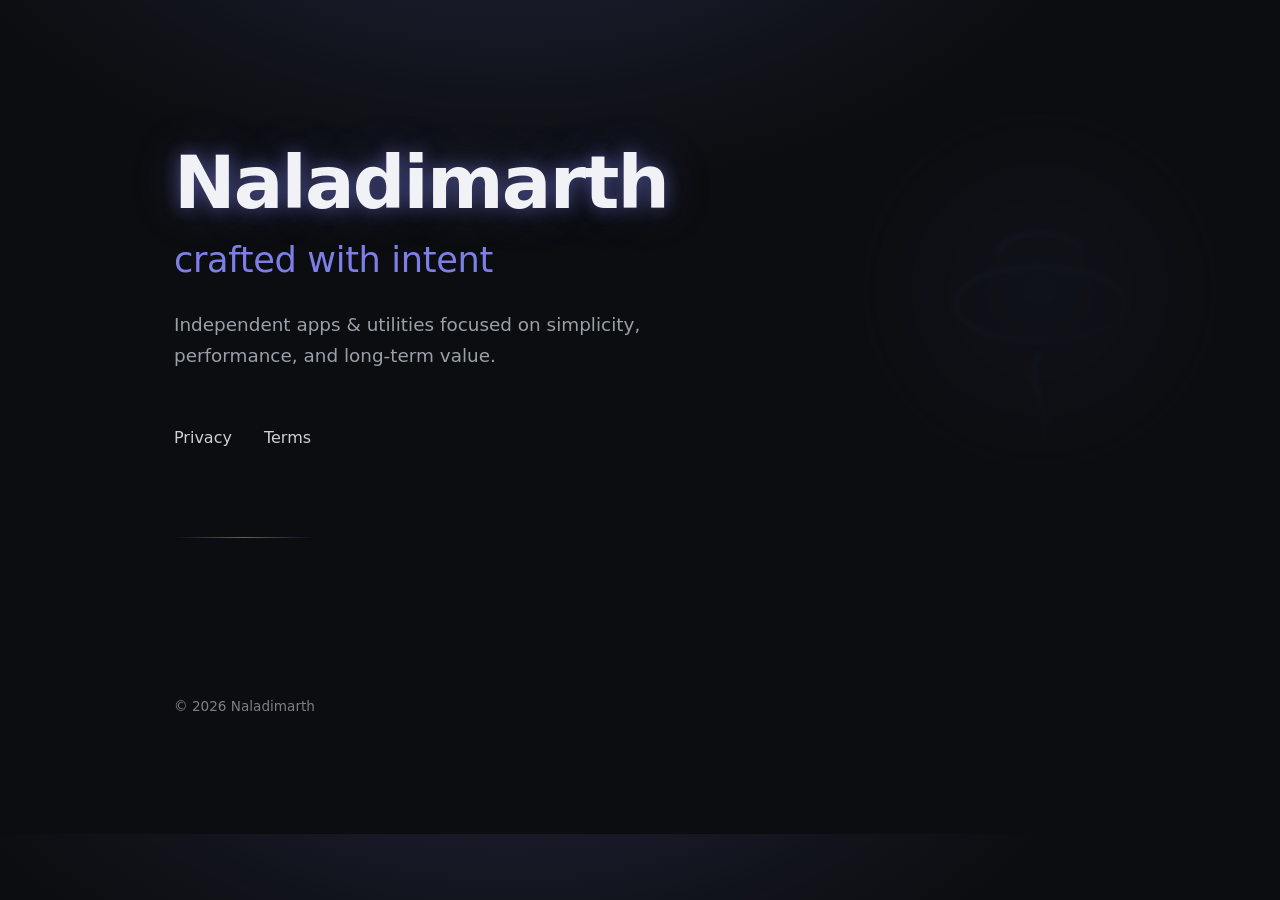
==== index.html @ beebee68 "Use beaver.svg on homepage" ====
<!DOCTYPE html>
<html lang="en">
<head>
  <meta charset="utf-8" />
  <title>Naladimarth</title>

  <meta name="viewport" content="width=device-width, initial-scale=1" />
  <meta name="description" content="Naladimarth — Independent apps & utilities." />

  <style>
    :root {
      --bg: #0b0d10;
      --fg: #f1f2f6;
      --muted: #9aa0aa;
      --accent: #8b8bff;
      --glow: rgba(139,139,255,0.45);
    }

    * {
      box-sizing: border-box;
    }

    body {
      margin: 0;
      font-family: system-ui, -apple-system, Segoe UI, Roboto, Helvetica, Arial, sans-serif;
      background:
        radial-gradient(
          1000px 600px at 40% -20%,
          rgba(139,139,255,0.18),
          transparent 60%
        ),
        var(--bg);
      color: var(--fg);
      overflow-x: hidden;
    }

    main {
      max-width: 980px;
      margin: auto;
      padding: 140px 24px 120px;
      position: relative;
    }

    /* BRAND */
    h1 {
      font-size: clamp(3.2rem, 7vw, 4.6rem);
      font-weight: 650;
      letter-spacing: -0.025em;
      margin: 0;
      text-shadow:
        0 0 18px var(--glow),
        0 0 48px rgba(139,139,255,0.25);
      animation: glowPulse 6s ease-in-out infinite;
    }

    h2 {
      margin-top: 14px;
      font-size: clamp(1.6rem, 3.5vw, 2.2rem);
      font-weight: 500;
      letter-spacing: -0.01em;
      color: var(--accent);
      opacity: 0.9;
    }

    p {
      margin-top: 28px;
      font-size: 1.15rem;
      line-height: 1.7;
      color: var(--muted);
      max-width: 560px;
    }

    nav {
      margin-top: 56px;
      display: flex;
      gap: 32px;
    }

    nav a {
      text-decoration: none;
      font-weight: 500;
      color: var(--fg);
      opacity: 0.85;
      position: relative;
    }

    nav a::after {
      content: "";
      position: absolute;
      left: 0;
      bottom: -6px;
      width: 0;
      height: 2px;
      background: var(--accent);
      transition: width 0.3s ease;
    }

    nav a:hover::after {
      width: 100%;
    }

    footer {
      margin-top: 160px;
      font-size: 0.85rem;
      color: #7b808a;
    }

    /* subtle divider */
    .divider {
      margin-top: 90px;
      width: 140px;
      height: 1px;
      background: linear-gradient(
        to right,
        transparent,
        var(--accent),
        transparent
      );
      opacity: 0.6;
    }

    /* ambient glow animation */
    @keyframes glowPulse {
      0% {
        text-shadow:
          0 0 18px var(--glow),
          0 0 48px rgba(139,139,255,0.25);
      }
      50% {
        text-shadow:
          0 0 26px rgba(139,139,255,0.7),
          0 0 70px rgba(139,139,255,0.4);
      }
      100% {
        text-shadow:
          0 0 18px var(--glow),
          0 0 48px rgba(139,139,255,0.25);
      }
    }

    /* beaver placeholder layer */
    .beaver {
      position: absolute;
      right: -120px;
      top: 80px;
      width: 420px;
      height: 420px;
      background: radial-gradient(
        circle at center,
        rgba(139,139,255,0.12),
        transparent 70%
      );
      opacity: 0.35;
      filter: blur(2px);
      pointer-events: none;
      animation: float 18s ease-in-out infinite;
    }

    @keyframes float {
      0% { transform: translateY(0); }
      50% { transform: translateY(24px); }
      100% { transform: translateY(0); }
    }
  </style>
</head>

<body>
  <main>
  <img class="beaver" src="/beaver.svg" alt="" />


    <h1>Naladimarth</h1>
    <h2>crafted with intent</h2>

    <p>
      Independent apps & utilities focused on simplicity,
      performance, and long-term value.
    </p>

    <nav>
      <a href="/privacy-policy.html">Privacy</a>
      <a href="/terms.html">Terms</a>
    </nav>

    <div class="divider"></div>

    <footer>
      © 2026 Naladimarth
    </footer>
  </main>
</body>
</html>
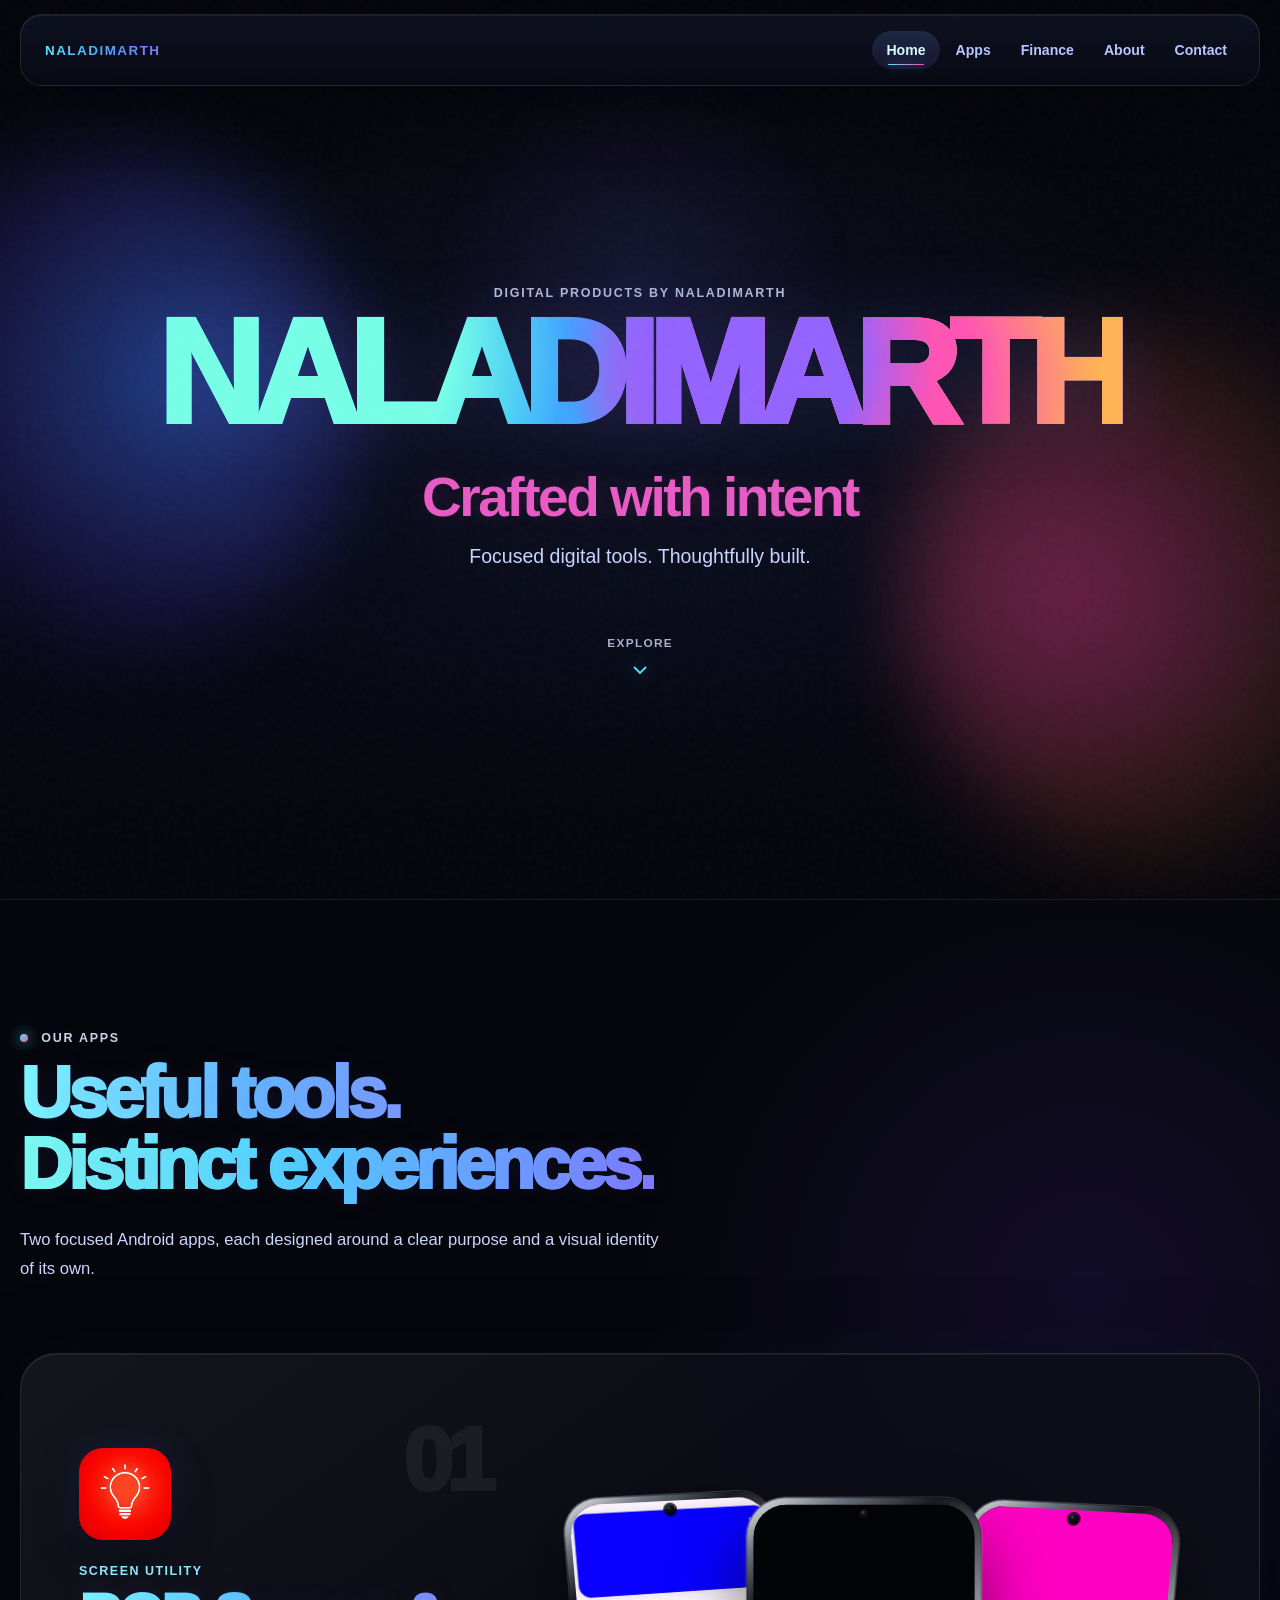
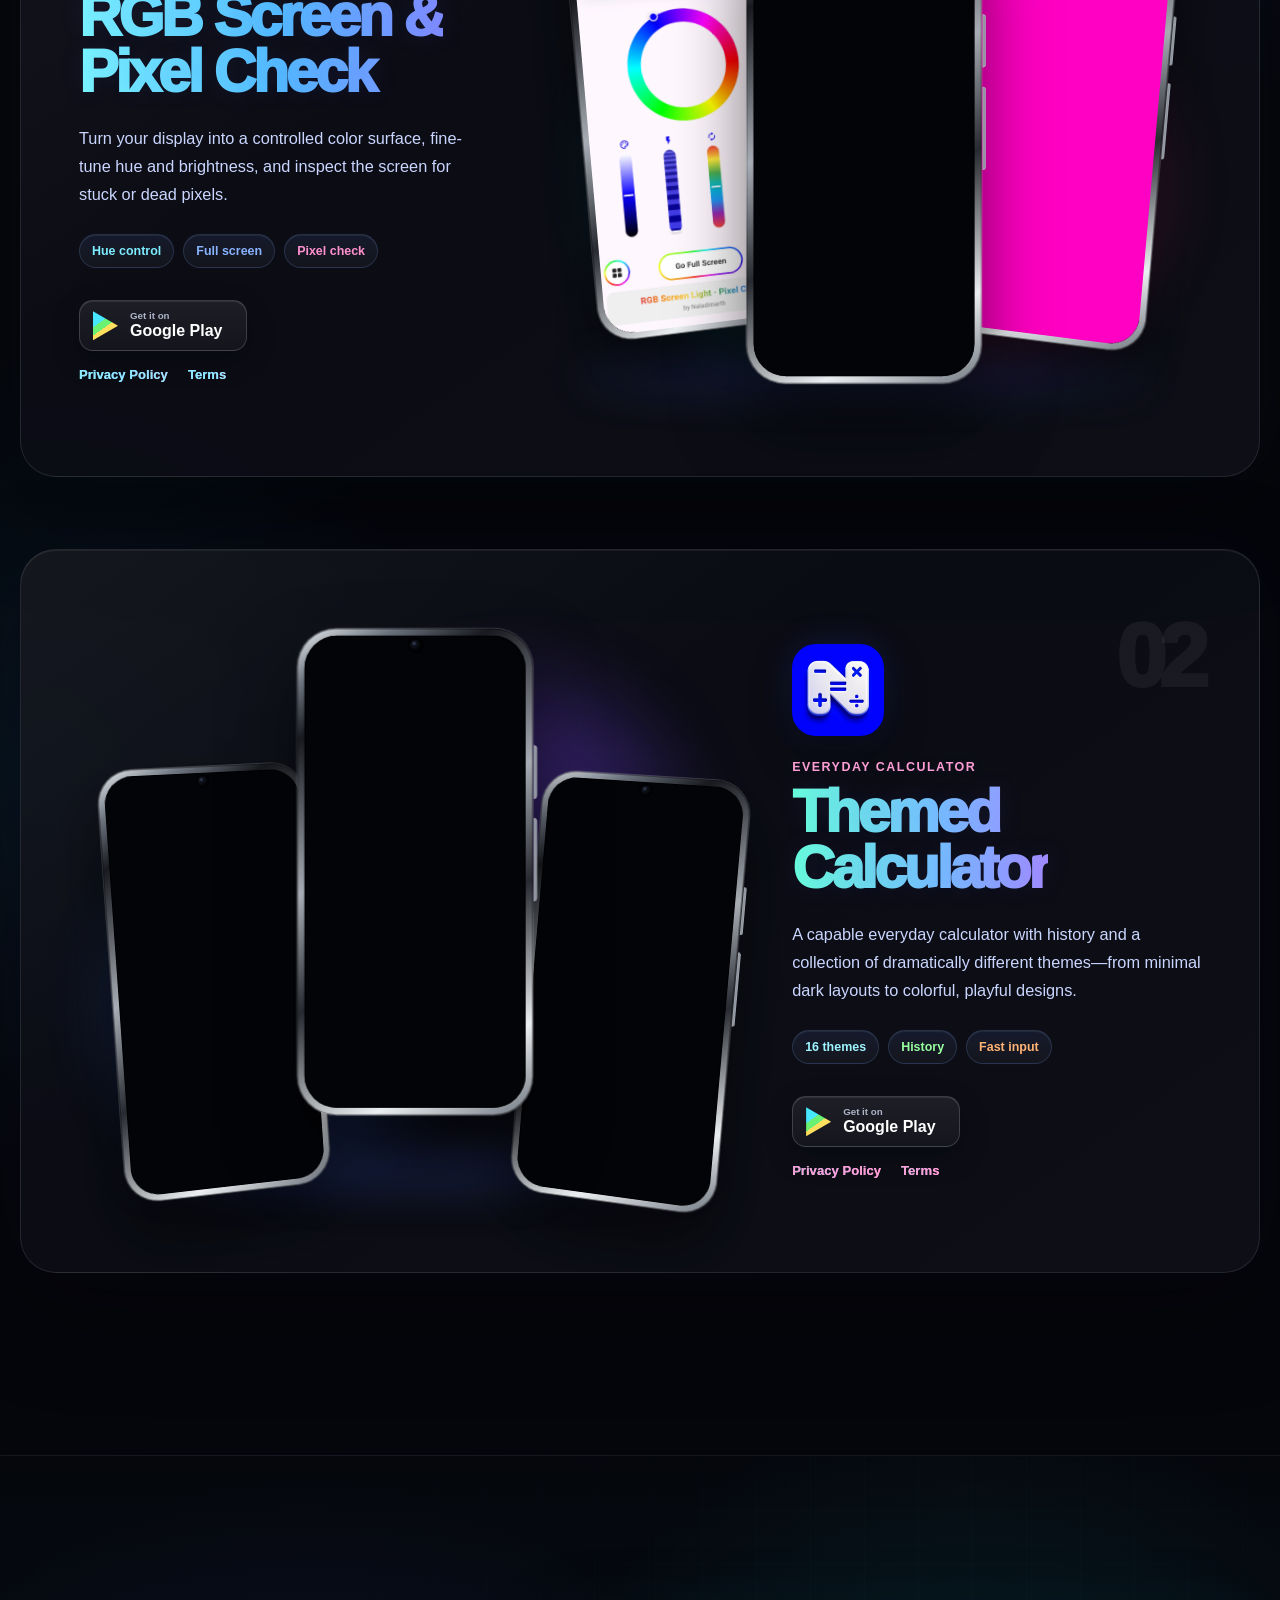
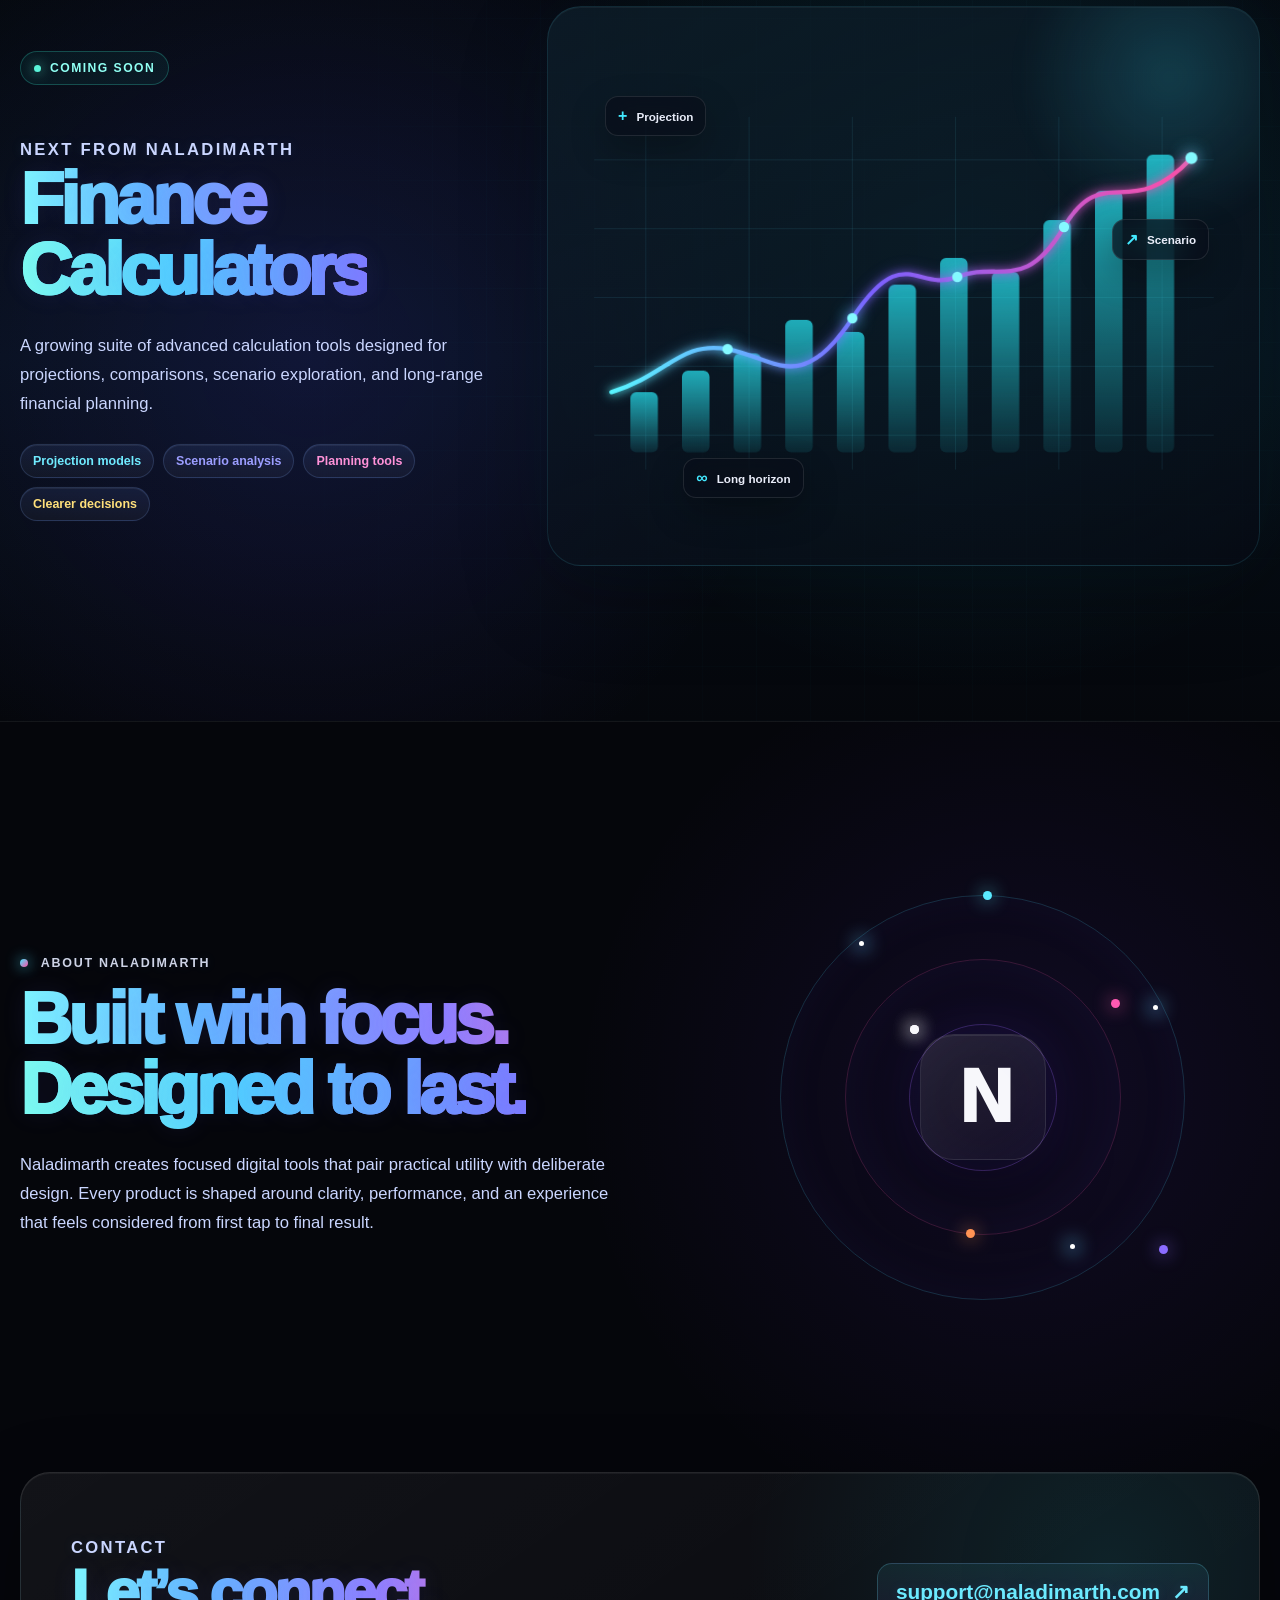
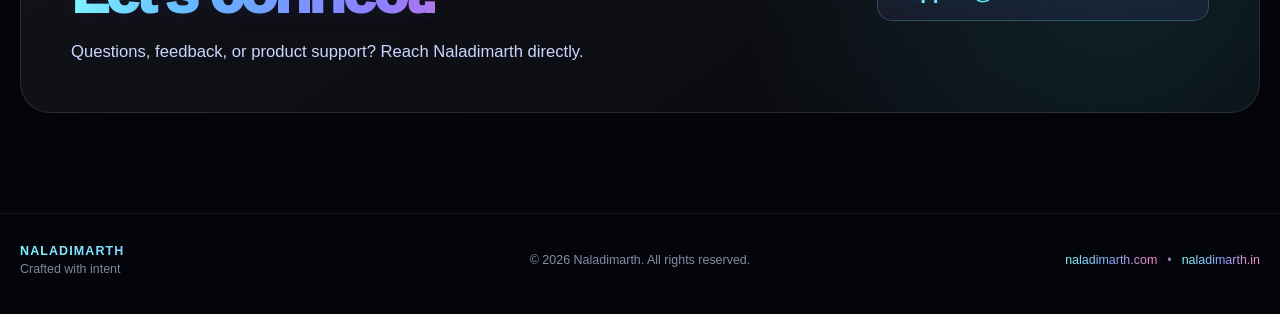
==== commit 69659e25: "Redesign Naladimarth website" ====
--- a/index.html
+++ b/index.html
@@ -1,192 +1,316 @@
-<!DOCTYPE html>
+<!doctype html>
 <html lang="en">
 <head>
   <meta charset="utf-8" />
-  <title>Naladimarth</title>
-
-  <meta name="viewport" content="width=device-width, initial-scale=1" />
-  <meta name="description" content="Naladimarth — Independent apps & utilities." />
-
-  <style>
-    :root {
-      --bg: #0b0d10;
-      --fg: #f1f2f6;
-      --muted: #9aa0aa;
-      --accent: #8b8bff;
-      --glow: rgba(139,139,255,0.45);
-    }
-
-    * {
-      box-sizing: border-box;
-    }
-
-    body {
-      margin: 0;
-      font-family: system-ui, -apple-system, Segoe UI, Roboto, Helvetica, Arial, sans-serif;
-      background:
-        radial-gradient(
-          1000px 600px at 40% -20%,
-          rgba(139,139,255,0.18),
-          transparent 60%
-        ),
-        var(--bg);
-      color: var(--fg);
-      overflow-x: hidden;
-    }
-
-    main {
-      max-width: 980px;
-      margin: auto;
-      padding: 140px 24px 120px;
-      position: relative;
-    }
-
-    /* BRAND */
-    h1 {
-      font-size: clamp(3.2rem, 7vw, 4.6rem);
-      font-weight: 650;
-      letter-spacing: -0.025em;
-      margin: 0;
-      text-shadow:
-        0 0 18px var(--glow),
-        0 0 48px rgba(139,139,255,0.25);
-      animation: glowPulse 6s ease-in-out infinite;
-    }
-
-    h2 {
-      margin-top: 14px;
-      font-size: clamp(1.6rem, 3.5vw, 2.2rem);
-      font-weight: 500;
-      letter-spacing: -0.01em;
-      color: var(--accent);
-      opacity: 0.9;
-    }
-
-    p {
-      margin-top: 28px;
-      font-size: 1.15rem;
-      line-height: 1.7;
-      color: var(--muted);
-      max-width: 560px;
-    }
-
-    nav {
-      margin-top: 56px;
-      display: flex;
-      gap: 32px;
-    }
-
-    nav a {
-      text-decoration: none;
-      font-weight: 500;
-      color: var(--fg);
-      opacity: 0.85;
-      position: relative;
-    }
-
-    nav a::after {
-      content: "";
-      position: absolute;
-      left: 0;
-      bottom: -6px;
-      width: 0;
-      height: 2px;
-      background: var(--accent);
-      transition: width 0.3s ease;
-    }
-
-    nav a:hover::after {
-      width: 100%;
-    }
-
-    footer {
-      margin-top: 160px;
-      font-size: 0.85rem;
-      color: #7b808a;
-    }
-
-    /* subtle divider */
-    .divider {
-      margin-top: 90px;
-      width: 140px;
-      height: 1px;
-      background: linear-gradient(
-        to right,
-        transparent,
-        var(--accent),
-        transparent
-      );
-      opacity: 0.6;
-    }
-
-    /* ambient glow animation */
-    @keyframes glowPulse {
-      0% {
-        text-shadow:
-          0 0 18px var(--glow),
-          0 0 48px rgba(139,139,255,0.25);
-      }
-      50% {
-        text-shadow:
-          0 0 26px rgba(139,139,255,0.7),
-          0 0 70px rgba(139,139,255,0.4);
-      }
-      100% {
-        text-shadow:
-          0 0 18px var(--glow),
-          0 0 48px rgba(139,139,255,0.25);
-      }
-    }
-
-    /* beaver placeholder layer */
-    .beaver {
-      position: absolute;
-      right: -120px;
-      top: 80px;
-      width: 420px;
-      height: 420px;
-      background: radial-gradient(
-        circle at center,
-        rgba(139,139,255,0.12),
-        transparent 70%
-      );
-      opacity: 0.35;
-      filter: blur(2px);
-      pointer-events: none;
-      animation: float 18s ease-in-out infinite;
-    }
-
-    @keyframes float {
-      0% { transform: translateY(0); }
-      50% { transform: translateY(24px); }
-      100% { transform: translateY(0); }
-    }
-  </style>
+  <meta name="viewport" content="width=device-width, initial-scale=1, viewport-fit=cover" />
+  <meta name="theme-color" content="#05060b" />
+
+  <title>Naladimarth — Crafted with intent</title>
+  <meta name="description" content="Naladimarth builds focused Android apps and digital tools with deliberate design, strong utility, and polished experiences." />
+  <meta name="robots" content="index, follow" />
+  <link rel="canonical" href="https://naladimarth.com/" />
+
+  <meta property="og:type" content="website" />
+  <meta property="og:title" content="Naladimarth — Crafted with intent" />
+  <meta property="og:description" content="Focused digital tools. Thoughtfully built." />
+  <meta property="og:url" content="https://naladimarth.com/" />
+  <meta property="og:site_name" content="Naladimarth" />
+
+  <meta name="twitter:card" content="summary" />
+  <meta name="twitter:title" content="Naladimarth — Crafted with intent" />
+  <meta name="twitter:description" content="Focused digital tools. Thoughtfully built." />
+
+  <link rel="icon" href="data:image/svg+xml,%3Csvg xmlns='http://www.w3.org/2000/svg' viewBox='0 0 64 64'%3E%3Crect width='64' height='64' rx='16' fill='%2305060b'/%3E%3Ctext x='50%25' y='52%25' dominant-baseline='middle' text-anchor='middle' font-size='38' font-family='Arial,sans-serif' font-weight='800' fill='white'%3EN%3C/text%3E%3C/svg%3E" />
+  <link rel="stylesheet" href="/assets/css/site.css" />
+
+  <script type="application/ld+json">
+  {
+    "@context": "https://schema.org",
+    "@type": "Organization",
+    "name": "Naladimarth",
+    "url": "https://naladimarth.com/",
+    "email": "support@naladimarth.com"
+  }
+  </script>
 </head>
-
 <body>
-  <main>
-  <img class="beaver" src="/beaver.svg" alt="" />
-
-
-    <h1>Naladimarth</h1>
-    <h2>crafted with intent</h2>
-
-    <p>
-      Independent apps & utilities focused on simplicity,
-      performance, and long-term value.
-    </p>
-
-    <nav>
-      <a href="/privacy-policy.html">Privacy</a>
-      <a href="/terms.html">Terms</a>
-    </nav>
-
-    <div class="divider"></div>
-
-    <footer>
-      © 2026 Naladimarth
-    </footer>
+  <a class="skip-link" href="#main">Skip to content</a>
+  <div class="scroll-progress" aria-hidden="true"><span></span></div>
+  <div class="cursor-glow" aria-hidden="true"></div>
+  <div class="page-noise" aria-hidden="true"></div>
+
+  <header class="site-header" data-header>
+    <div class="header-shell">
+      <a class="brand-mini" href="#home" aria-label="Naladimarth home">NALADIMARTH</a>
+      <nav class="site-nav" aria-label="Primary navigation">
+        <a href="#home" class="is-active">Home</a>
+        <a href="#apps">Apps</a>
+        <a href="#finance">Finance</a>
+        <a href="#about">About</a>
+        <a href="#contact">Contact</a>
+      </nav>
+    </div>
+  </header>
+
+  <main id="main">
+    <section id="home" class="hero section-anchor" aria-labelledby="hero-title">
+      <div class="hero-orb orb-one" aria-hidden="true"></div>
+      <div class="hero-orb orb-two" aria-hidden="true"></div>
+      <div class="hero-grid" aria-hidden="true"></div>
+
+      <div class="hero-content">
+        <p class="eyebrow hero-eyebrow">Digital products by Naladimarth</p>
+        <h1 id="hero-title" class="hero-title" aria-label="Naladimarth">
+          <span>NALADIMARTH</span>
+        </h1>
+        <p class="hero-tagline">Crafted with intent</p>
+        <p class="hero-copy">Focused digital tools. Thoughtfully built.</p>
+
+        <a class="scroll-cue" href="#apps" aria-label="Scroll to apps">
+          <span>Explore</span>
+          <svg viewBox="0 0 24 24" aria-hidden="true">
+            <path d="M6 9l6 6 6-6" />
+          </svg>
+        </a>
+      </div>
+
+      <div class="hero-ribbon ribbon-one" aria-hidden="true"></div>
+      <div class="hero-ribbon ribbon-two" aria-hidden="true"></div>
+    </section>
+
+    <section id="apps" class="apps-section section-anchor">
+      <div class="section-shell">
+        <div class="section-heading reveal">
+          <p class="eyebrow"><span class="eyebrow-dot"></span> Our apps</p>
+          <h2>Useful tools.<br /><span>Distinct experiences.</span></h2>
+          <p>Two focused Android apps, each designed around a clear purpose and a visual identity of its own.</p>
+        </div>
+
+        <article class="product product-rgb reveal" aria-labelledby="rgb-title">
+          <div class="product-copy">
+            <div class="product-index">01</div>
+            <img class="app-icon" src="/assets/images/rgb-icon.webp" width="120" height="120" alt="RGB Screen & Pixel Check app icon" />
+            <p class="product-kicker">Screen utility</p>
+            <h3 id="rgb-title">RGB Screen &amp;<br />Pixel Check</h3>
+            <p class="product-description">Turn your display into a controlled color surface, fine-tune hue and brightness, and inspect the screen for stuck or dead pixels.</p>
+
+            <div class="feature-chips" aria-label="Key features">
+              <span>Hue control</span>
+              <span>Full screen</span>
+              <span>Pixel check</span>
+            </div>
+
+            <div class="product-actions">
+              <a class="play-button" href="https://play.google.com/store/apps/details?id=com.naladimarth.pixelcheck&amp;hl=en" target="_blank" rel="noopener noreferrer" aria-label="Open RGB Screen & Pixel Check on Google Play">
+                <span class="play-mark" aria-hidden="true"></span>
+                <span><small>Get it on</small>Google Play</span>
+              </a>
+              <div class="legal-links">
+                <a href="/privacy-policy.html">Privacy Policy</a>
+                <a href="/terms.html">Terms</a>
+              </div>
+            </div>
+          </div>
+
+          <div class="phones-stage rgb-stage" aria-label="RGB Screen & Pixel Check previews">
+            <div class="stage-glow glow-cyan" aria-hidden="true"></div>
+            <div class="stage-glow glow-pink" aria-hidden="true"></div>
+
+            <div class="phone phone-left" data-parallax="-0.055">
+              <div class="phone-hardware"><span class="speaker"></span><span class="camera"></span></div>
+              <div class="phone-screen">
+                <img src="/assets/images/rgb-strobe-screen.webp" alt="RGB Screen & Pixel Check strobe controls" loading="lazy" decoding="async" />
+              </div>
+            </div>
+
+            <div class="phone phone-main" data-parallax="0.035">
+              <div class="phone-hardware"><span class="speaker"></span><span class="camera"></span></div>
+              <div class="phone-screen">
+                <img src="/assets/images/rgb-hue-screen.webp" alt="RGB Screen & Pixel Check hue wheel interface" loading="lazy" decoding="async" />
+              </div>
+            </div>
+
+            <div class="phone phone-right" data-parallax="-0.025">
+              <div class="phone-hardware"><span class="speaker"></span><span class="camera"></span></div>
+              <div class="phone-screen">
+                <img src="/assets/images/rgb-pixels-screen.webp" alt="RGB Screen & Pixel Check dead pixel testing screen" loading="lazy" decoding="async" />
+              </div>
+            </div>
+          </div>
+        </article>
+
+        <article class="product product-calc reveal" aria-labelledby="calc-title">
+          <div class="phones-stage calc-stage" aria-label="Themed Calculator previews">
+            <div class="stage-glow glow-violet" aria-hidden="true"></div>
+            <div class="stage-glow glow-blue" aria-hidden="true"></div>
+
+            <div class="phone phone-left" data-parallax="0.045">
+              <div class="phone-hardware"><span class="speaker"></span><span class="camera"></span></div>
+              <div class="phone-screen">
+                <img src="/assets/images/calc-terminal-screen.webp" alt="Themed Calculator Terminal theme" loading="lazy" decoding="async" />
+              </div>
+            </div>
+
+            <div class="phone phone-main" data-parallax="-0.04">
+              <div class="phone-hardware"><span class="speaker"></span><span class="camera"></span></div>
+              <div class="phone-screen">
+                <img src="/assets/images/calc-themes-screen.webp" alt="Themed Calculator theme selection screen" loading="lazy" decoding="async" />
+              </div>
+            </div>
+
+            <div class="phone phone-right" data-parallax="0.025">
+              <div class="phone-hardware"><span class="speaker"></span><span class="camera"></span></div>
+              <div class="phone-screen">
+                <img src="/assets/images/calc-milk-screen.webp" alt="Themed Calculator Color Milk theme" loading="lazy" decoding="async" />
+              </div>
+            </div>
+          </div>
+
+          <div class="product-copy">
+            <div class="product-index">02</div>
+            <img class="app-icon" src="/assets/images/calculator-icon.webp" width="120" height="120" alt="Themed Calculator app icon" />
+            <p class="product-kicker">Everyday calculator</p>
+            <h3 id="calc-title">Themed<br />Calculator</h3>
+            <p class="product-description">A capable everyday calculator with history and a collection of dramatically different themes—from minimal dark layouts to colorful, playful designs.</p>
+
+            <div class="feature-chips" aria-label="Key features">
+              <span>16 themes</span>
+              <span>History</span>
+              <span>Fast input</span>
+            </div>
+
+            <div class="product-actions">
+              <a class="play-button" href="https://play.google.com/store/apps/details?id=com.naladimarth.nala_calculator&amp;hl=en" target="_blank" rel="noopener noreferrer" aria-label="Open Themed Calculator on Google Play">
+                <span class="play-mark" aria-hidden="true"></span>
+                <span><small>Get it on</small>Google Play</span>
+              </a>
+              <div class="legal-links">
+                <a href="/nala-calculator/privacy-policy.html">Privacy Policy</a>
+                <a href="/nala-calculator/terms.html">Terms</a>
+              </div>
+            </div>
+          </div>
+        </article>
+      </div>
+    </section>
+
+    <section id="finance" class="finance-section section-anchor">
+      <div class="finance-grid-bg" aria-hidden="true"></div>
+      <div class="section-shell finance-shell">
+        <div class="finance-copy reveal">
+          <div class="coming-badge"><span></span> Coming soon</div>
+          <p class="eyebrow">Next from Naladimarth</p>
+          <h2>Finance<br /><span>Calculators</span></h2>
+          <p>A growing suite of advanced calculation tools designed for projections, comparisons, scenario exploration, and long-range financial planning.</p>
+          <div class="finance-pills" aria-label="Planned product direction">
+            <span>Projection models</span>
+            <span>Scenario analysis</span>
+            <span>Planning tools</span>
+            <span>Clearer decisions</span>
+          </div>
+        </div>
+
+        <div class="finance-visual reveal" aria-hidden="true">
+          <div class="chart-orb"></div>
+          <svg class="finance-chart" viewBox="0 0 760 500" role="presentation">
+            <defs>
+              <linearGradient id="lineGradient" x1="0" y1="0" x2="1" y2="0">
+                <stop offset="0" stop-color="#59f5ff" />
+                <stop offset="0.45" stop-color="#7b61ff" />
+                <stop offset="1" stop-color="#ff4fa7" />
+              </linearGradient>
+              <linearGradient id="barGradient" x1="0" y1="1" x2="0" y2="0">
+                <stop offset="0" stop-color="#2bf1ff" stop-opacity="0.12" />
+                <stop offset="1" stop-color="#2bf1ff" stop-opacity="0.88" />
+              </linearGradient>
+              <filter id="glow">
+                <feGaussianBlur stdDeviation="5" result="blur" />
+                <feMerge><feMergeNode in="blur" /><feMergeNode in="SourceGraphic" /></feMerge>
+              </filter>
+            </defs>
+            <g class="chart-grid-lines">
+              <path d="M20 90H740M20 170H740M20 250H740M20 330H740M20 410H740" />
+              <path d="M80 40V450M200 40V450M320 40V450M440 40V450M560 40V450M680 40V450" />
+            </g>
+            <g class="chart-bars">
+              <rect x="62" y="360" width="32" height="70" rx="7" />
+              <rect x="122" y="335" width="32" height="95" rx="7" />
+              <rect x="182" y="315" width="32" height="115" rx="7" />
+              <rect x="242" y="276" width="32" height="154" rx="7" />
+              <rect x="302" y="290" width="32" height="140" rx="7" />
+              <rect x="362" y="235" width="32" height="195" rx="7" />
+              <rect x="422" y="204" width="32" height="226" rx="7" />
+              <rect x="482" y="220" width="32" height="210" rx="7" />
+              <rect x="542" y="160" width="32" height="270" rx="7" />
+              <rect x="602" y="126" width="32" height="304" rx="7" />
+              <rect x="662" y="84" width="32" height="346" rx="7" />
+            </g>
+            <path class="chart-line chart-line-shadow" d="M40 360 C105 340 120 300 175 310 S260 365 320 274 S395 245 442 226 S520 246 566 168 S642 165 714 88" />
+            <path class="chart-line" d="M40 360 C105 340 120 300 175 310 S260 365 320 274 S395 245 442 226 S520 246 566 168 S642 165 714 88" />
+            <g class="chart-points">
+              <circle cx="175" cy="310" r="6" />
+              <circle cx="320" cy="274" r="6" />
+              <circle cx="442" cy="226" r="6" />
+              <circle cx="566" cy="168" r="6" />
+              <circle cx="714" cy="88" r="7" />
+            </g>
+          </svg>
+          <div class="floating-metric metric-one"><span>+</span><strong>Projection</strong></div>
+          <div class="floating-metric metric-two"><span>↗</span><strong>Scenario</strong></div>
+          <div class="floating-metric metric-three"><span>∞</span><strong>Long horizon</strong></div>
+        </div>
+      </div>
+    </section>
+
+    <section id="about" class="about-section section-anchor">
+      <div class="section-shell about-grid">
+        <div class="about-copy reveal">
+          <p class="eyebrow"><span class="eyebrow-dot"></span> About Naladimarth</p>
+          <h2>Built with focus.<br /><span>Designed to last.</span></h2>
+          <p>Naladimarth creates focused digital tools that pair practical utility with deliberate design. Every product is shaped around clarity, performance, and an experience that feels considered from first tap to final result.</p>
+        </div>
+
+        <div class="intent-mark reveal" aria-hidden="true">
+          <div class="intent-ring ring-one"></div>
+          <div class="intent-ring ring-two"></div>
+          <div class="intent-ring ring-three"></div>
+          <div class="intent-core">N</div>
+          <span class="spark spark-one"></span>
+          <span class="spark spark-two"></span>
+          <span class="spark spark-three"></span>
+        </div>
+      </div>
+    </section>
+
+    <section id="contact" class="contact-section section-anchor">
+      <div class="section-shell">
+        <div class="contact-card reveal">
+          <div>
+            <p class="eyebrow">Contact</p>
+            <h2>Let’s connect.</h2>
+            <p>Questions, feedback, or product support? Reach Naladimarth directly.</p>
+          </div>
+          <a class="contact-email" href="mailto:support@naladimarth.com">support@naladimarth.com <span aria-hidden="true">↗</span></a>
+        </div>
+      </div>
+    </section>
   </main>
+
+  <footer class="site-footer">
+    <div class="section-shell footer-row">
+      <div class="footer-brand">
+        <strong>NALADIMARTH</strong>
+        <span>Crafted with intent</span>
+      </div>
+      <p>© 2026 Naladimarth. All rights reserved.</p>
+      <div class="domain-links">
+        <a href="https://naladimarth.com/">naladimarth.com</a>
+        <span>•</span>
+        <a href="https://naladimarth.in/">naladimarth.in</a>
+      </div>
+    </div>
+  </footer>
+
+  <script src="/assets/js/site.js" defer></script>
 </body>
 </html>
--- a/assets/css/site.css
+++ b/assets/css/site.css
@@ -0,0 +1,1257 @@
+:root {
+  color-scheme: dark;
+  --bg: #05060b;
+  --bg-soft: #090b13;
+  --panel: rgba(12, 15, 28, 0.72);
+  --panel-strong: rgba(14, 17, 31, 0.92);
+  --text: #f7f7fb;
+  --muted: #aeb4c8;
+  --line: rgba(255, 255, 255, 0.10);
+  --line-strong: rgba(255, 255, 255, 0.17);
+  --cyan: #43e9ff;
+  --blue: #5c7cff;
+  --violet: #8a5cff;
+  --pink: #ff4fa7;
+  --orange: #ff8a3d;
+  --green: #52f28a;
+  --max-width: 1240px;
+  --header-h: 72px;
+  --ease: cubic-bezier(.2,.8,.2,1);
+}
+
+* { box-sizing: border-box; }
+html { scroll-behavior: smooth; scroll-padding-top: 92px; }
+body {
+  margin: 0;
+  min-width: 320px;
+  background:
+    radial-gradient(circle at 50% -10%, rgba(80, 96, 255, 0.16), transparent 32rem),
+    var(--bg);
+  color: var(--text);
+  font-family: Inter, ui-sans-serif, -apple-system, BlinkMacSystemFont, "Segoe UI", sans-serif;
+  -webkit-font-smoothing: antialiased;
+  text-rendering: optimizeLegibility;
+  overflow-x: hidden;
+  overflow-x: clip;
+}
+
+::selection { background: rgba(109, 103, 255, 0.45); color: #fff; }
+a { color: inherit; }
+img { max-width: 100%; display: block; }
+button, a { -webkit-tap-highlight-color: transparent; }
+
+.skip-link {
+  position: fixed;
+  left: 16px;
+  top: 12px;
+  z-index: 1000;
+  transform: translateY(-180%);
+  background: #fff;
+  color: #06070b;
+  border-radius: 10px;
+  padding: 10px 14px;
+  font-weight: 800;
+}
+.skip-link:focus { transform: translateY(0); }
+
+.page-noise {
+  position: fixed;
+  inset: 0;
+  pointer-events: none;
+  z-index: 50;
+  opacity: .035;
+  background-image: url("data:image/svg+xml,%3Csvg viewBox='0 0 180 180' xmlns='http://www.w3.org/2000/svg'%3E%3Cfilter id='n'%3E%3CfeTurbulence type='fractalNoise' baseFrequency='.9' numOctaves='3' stitchTiles='stitch'/%3E%3C/filter%3E%3Crect width='100%25' height='100%25' filter='url(%23n)' opacity='.8'/%3E%3C/svg%3E");
+}
+
+.cursor-glow {
+  position: fixed;
+  z-index: 1;
+  width: 420px;
+  height: 420px;
+  left: var(--cursor-x, 50vw);
+  top: var(--cursor-y, 30vh);
+  transform: translate(-50%, -50%);
+  border-radius: 50%;
+  background: radial-gradient(circle, rgba(90, 120, 255, .10), rgba(140, 80, 255, .05) 35%, transparent 70%);
+  filter: blur(12px);
+  pointer-events: none;
+}
+
+.scroll-progress {
+  position: fixed;
+  top: 0;
+  left: 0;
+  width: 100%;
+  height: 2px;
+  z-index: 200;
+  background: transparent;
+}
+.scroll-progress span {
+  display: block;
+  width: var(--progress, 0%);
+  height: 100%;
+  background: linear-gradient(90deg, var(--cyan), var(--violet), var(--pink), var(--orange));
+  box-shadow: 0 0 14px rgba(99, 106, 255, .9);
+}
+
+.site-header {
+  position: fixed;
+  top: 14px;
+  left: 0;
+  width: 100%;
+  z-index: 100;
+  padding: 0 18px;
+  transition: transform .35s var(--ease), opacity .35s var(--ease);
+}
+.site-header.is-hidden { transform: translateY(-120%); opacity: 0; }
+.header-shell {
+  width: min(100%, var(--max-width));
+  height: var(--header-h);
+  margin: 0 auto;
+  padding: 0 18px 0 24px;
+  display: flex;
+  align-items: center;
+  justify-content: space-between;
+  gap: 28px;
+  border: 1px solid rgba(255,255,255,.10);
+  border-radius: 22px;
+  background: linear-gradient(180deg, rgba(17, 20, 38, .78), rgba(9, 11, 22, .66));
+  box-shadow: 0 18px 65px rgba(0,0,0,.28), inset 0 1px 0 rgba(255,255,255,.06);
+  backdrop-filter: blur(22px) saturate(145%);
+  -webkit-backdrop-filter: blur(22px) saturate(145%);
+}
+.brand-mini {
+  font-size: .84rem;
+  font-weight: 900;
+  letter-spacing: .11em;
+  text-decoration: none;
+  white-space: nowrap;
+}
+.site-nav {
+  display: flex;
+  align-items: center;
+  gap: 2px;
+}
+.site-nav a {
+  position: relative;
+  padding: 11px 14px;
+  border-radius: 999px;
+  color: #c9cde0;
+  font-size: .88rem;
+  font-weight: 700;
+  text-decoration: none;
+  transition: color .25s ease, background .25s ease;
+}
+.site-nav a:hover,
+.site-nav a.is-active {
+  color: #fff;
+  background: rgba(255,255,255,.055);
+}
+.site-nav a::after {
+  content: "";
+  position: absolute;
+  left: 50%;
+  right: 50%;
+  bottom: 4px;
+  height: 1.5px;
+  border-radius: 999px;
+  background: linear-gradient(90deg, var(--cyan), var(--pink));
+  box-shadow: 0 0 10px rgba(65, 221, 255, .8);
+  transition: left .3s var(--ease), right .3s var(--ease);
+}
+.site-nav a.is-active::after { left: 16px; right: 16px; }
+
+.section-shell {
+  width: min(calc(100% - 40px), var(--max-width));
+  margin: 0 auto;
+}
+.section-anchor { position: relative; }
+.eyebrow {
+  margin: 0 0 14px;
+  color: #cdd3e6;
+  font-size: .78rem;
+  line-height: 1;
+  font-weight: 900;
+  letter-spacing: .14em;
+  text-transform: uppercase;
+}
+.eyebrow-dot {
+  display: inline-block;
+  width: 8px;
+  height: 8px;
+  margin-right: 8px;
+  border-radius: 50%;
+  background: linear-gradient(135deg, var(--cyan), var(--pink));
+  box-shadow: 0 0 14px rgba(74, 225, 255, .9);
+}
+
+/* Hero */
+.hero {
+  min-height: max(760px, 100svh);
+  padding: 150px 24px 80px;
+  display: grid;
+  place-items: center;
+  isolation: isolate;
+  overflow: hidden;
+  border-bottom: 1px solid rgba(255,255,255,.08);
+  background:
+    radial-gradient(60% 55% at 50% 45%, rgba(28, 34, 68, .36), transparent 70%),
+    linear-gradient(180deg, #05060b 0%, #060713 72%, #05060b 100%);
+}
+.hero-content {
+  position: relative;
+  z-index: 8;
+  width: min(100%, 1420px);
+  text-align: center;
+}
+.hero-eyebrow {
+  color: #b7bed6;
+  opacity: 0;
+  animation: heroUp .85s .12s var(--ease) forwards;
+}
+.hero-title {
+  margin: 0;
+  font-size: clamp(4rem, 11.4vw, 10.6rem);
+  line-height: .84;
+  letter-spacing: -.07em;
+  font-weight: 950;
+  white-space: nowrap;
+  filter: drop-shadow(0 0 36px rgba(111, 110, 255, .14));
+}
+.hero-title span {
+  display: inline-block;
+  color: #fff;
+  background: linear-gradient(94deg, #ffffff 10%, #e9eaff 37%, #ffffff 58%, #d8ddff 84%);
+  background-size: 180% 100%;
+  -webkit-background-clip: text;
+  background-clip: text;
+  -webkit-text-fill-color: transparent;
+  opacity: 0;
+  transform: translateY(54px) scale(.985);
+  animation: heroTitle 1.15s .22s var(--ease) forwards, titleShine 9s 1.6s ease-in-out infinite;
+}
+.hero-tagline {
+  margin: 34px 0 0;
+  font-size: clamp(2rem, 4.3vw, 4.25rem);
+  line-height: 1;
+  font-weight: 850;
+  letter-spacing: -.045em;
+  background: linear-gradient(90deg, var(--cyan), #6781ff 27%, #a75cff 52%, #ff4fa7 75%, var(--orange));
+  background-size: 180% 100%;
+  -webkit-background-clip: text;
+  background-clip: text;
+  color: transparent;
+  opacity: 0;
+  animation: heroUp .95s .46s var(--ease) forwards, gradientShift 8s 1.8s ease-in-out infinite alternate;
+}
+.hero-copy {
+  margin: 20px auto 0;
+  color: #bdc4d8;
+  font-size: clamp(1rem, 1.6vw, 1.22rem);
+  font-weight: 520;
+  opacity: 0;
+  animation: heroUp .9s .66s var(--ease) forwards;
+}
+.scroll-cue {
+  margin: 68px auto 0;
+  display: inline-flex;
+  flex-direction: column;
+  align-items: center;
+  gap: 8px;
+  color: #aab2ca;
+  font-size: .74rem;
+  font-weight: 800;
+  letter-spacing: .11em;
+  text-decoration: none;
+  text-transform: uppercase;
+  opacity: 0;
+  animation: heroUp .9s .86s var(--ease) forwards;
+}
+.scroll-cue svg {
+  width: 24px;
+  height: 24px;
+  fill: none;
+  stroke: var(--cyan);
+  stroke-width: 1.8;
+  filter: drop-shadow(0 0 10px rgba(70, 233, 255, .7));
+  animation: cueBounce 1.8s ease-in-out infinite;
+}
+.hero-orb {
+  position: absolute;
+  border-radius: 50%;
+  filter: blur(40px);
+  opacity: .68;
+  z-index: 1;
+  animation: orbFloat 14s ease-in-out infinite alternate;
+}
+.orb-one {
+  width: 520px;
+  height: 520px;
+  left: -160px;
+  top: 16%;
+  background: radial-gradient(circle at 65% 45%, rgba(56, 117, 255, .72), rgba(105, 58, 255, .22) 52%, transparent 72%);
+}
+.orb-two {
+  width: 560px;
+  height: 560px;
+  right: -180px;
+  bottom: 3%;
+  background: radial-gradient(circle at 30% 50%, rgba(255, 65, 148, .62), rgba(255, 118, 42, .18) 52%, transparent 72%);
+  animation-delay: -5s;
+}
+.hero-grid {
+  position: absolute;
+  inset: 0;
+  z-index: 0;
+  opacity: .25;
+  background-image:
+    linear-gradient(rgba(255,255,255,.03) 1px, transparent 1px),
+    linear-gradient(90deg, rgba(255,255,255,.03) 1px, transparent 1px);
+  background-size: 64px 64px;
+  -webkit-mask-image: linear-gradient(to bottom, transparent, #000 25%, #000 60%, transparent 92%);
+  mask-image: linear-gradient(to bottom, transparent, #000 25%, #000 60%, transparent 92%);
+}
+.hero-ribbon {
+  position: absolute;
+  z-index: 3;
+  left: -12%;
+  width: 124%;
+  height: 170px;
+  border-radius: 50%;
+  filter: blur(10px);
+  opacity: .7;
+  pointer-events: none;
+}
+.ribbon-one {
+  bottom: 7%;
+  transform: rotate(-4deg);
+  background: radial-gradient(ellipse at 35% 50%, rgba(66, 231, 255, .36), transparent 22%), radial-gradient(ellipse at 64% 50%, rgba(156, 72, 255, .34), transparent 25%);
+  animation: ribbonFlow 10s ease-in-out infinite alternate;
+}
+.ribbon-two {
+  bottom: 4%;
+  transform: rotate(5deg);
+  background: radial-gradient(ellipse at 58% 50%, rgba(255, 59, 153, .25), transparent 28%), radial-gradient(ellipse at 82% 55%, rgba(255, 141, 62, .24), transparent 21%);
+  animation: ribbonFlow 13s -4s ease-in-out infinite alternate-reverse;
+}
+
+/* Shared reveal */
+.reveal {
+  opacity: 0;
+  transform: translateY(64px) scale(.985);
+  filter: blur(10px);
+  transition: opacity .9s var(--ease), transform .9s var(--ease), filter .9s var(--ease);
+}
+.reveal.is-visible {
+  opacity: 1;
+  transform: translateY(0) scale(1);
+  filter: blur(0);
+}
+
+/* Apps */
+.apps-section {
+  padding: 132px 0 110px;
+  background:
+    radial-gradient(circle at 85% 18%, rgba(114, 65, 255, .12), transparent 28rem),
+    radial-gradient(circle at 4% 68%, rgba(25, 190, 255, .08), transparent 26rem),
+    #05060b;
+}
+.section-heading {
+  max-width: 760px;
+  margin-bottom: 70px;
+}
+.section-heading h2,
+.finance-copy h2,
+.about-copy h2,
+.contact-card h2 {
+  margin: 0;
+  font-size: clamp(2.8rem, 5.6vw, 5.6rem);
+  line-height: .98;
+  letter-spacing: -.055em;
+  font-weight: 920;
+}
+.section-heading h2 span,
+.about-copy h2 span {
+  background: linear-gradient(90deg, #7adfff, #8a70ff 52%, #ff67b7);
+  -webkit-background-clip: text;
+  background-clip: text;
+  color: transparent;
+}
+.section-heading > p:last-child,
+.finance-copy > p,
+.about-copy > p:last-child,
+.contact-card p {
+  margin: 26px 0 0;
+  max-width: 640px;
+  color: var(--muted);
+  font-size: clamp(1rem, 1.3vw, 1.14rem);
+  line-height: 1.75;
+}
+.product {
+  position: relative;
+  min-height: 720px;
+  display: grid;
+  grid-template-columns: minmax(300px, .82fr) minmax(500px, 1.35fr);
+  align-items: center;
+  gap: 40px;
+  padding: 66px 58px;
+  margin: 0 0 72px;
+  overflow: hidden;
+  border: 1px solid var(--line);
+  border-radius: 36px;
+  background:
+    linear-gradient(145deg, rgba(255,255,255,.055), rgba(255,255,255,.015) 38%, rgba(255,255,255,.024)),
+    rgba(8, 10, 19, .78);
+  box-shadow: 0 34px 100px rgba(0,0,0,.32), inset 0 1px 0 rgba(255,255,255,.06);
+}
+.product::before {
+  content: "";
+  position: absolute;
+  inset: 0;
+  pointer-events: none;
+  opacity: .5;
+  background: linear-gradient(105deg, transparent 0 42%, rgba(255,255,255,.035) 53%, transparent 66%);
+  transform: translateX(-120%);
+}
+.product.is-visible::before { animation: panelSweep 1.4s .3s var(--ease) forwards; }
+.product-calc {
+  grid-template-columns: minmax(500px, 1.35fr) minmax(300px, .82fr);
+}
+.product-rgb { box-shadow: 0 34px 100px rgba(0,0,0,.34), 0 0 80px rgba(49, 200, 255, .035), inset 0 1px 0 rgba(255,255,255,.06); }
+.product-calc { box-shadow: 0 34px 100px rgba(0,0,0,.34), 0 0 80px rgba(144, 75, 255, .045), inset 0 1px 0 rgba(255,255,255,.06); }
+.product-copy { position: relative; z-index: 8; }
+.product-index {
+  position: absolute;
+  top: -32px;
+  right: 0;
+  color: rgba(255,255,255,.06);
+  font-size: 5.6rem;
+  line-height: 1;
+  font-weight: 950;
+  letter-spacing: -.08em;
+}
+.app-icon {
+  width: 92px;
+  height: 92px;
+  border-radius: 24px;
+  box-shadow: 0 16px 40px rgba(0,0,0,.4), 0 0 34px rgba(91, 102, 255, .18);
+}
+.product-kicker {
+  margin: 24px 0 10px;
+  color: #96a0bf;
+  font-size: .78rem;
+  font-weight: 850;
+  letter-spacing: .12em;
+  text-transform: uppercase;
+}
+.product h3 {
+  margin: 0;
+  font-size: clamp(2.7rem, 4.6vw, 4.55rem);
+  line-height: .95;
+  letter-spacing: -.055em;
+  font-weight: 920;
+}
+.product-description {
+  margin: 24px 0 0;
+  max-width: 470px;
+  color: var(--muted);
+  font-size: 1.02rem;
+  line-height: 1.72;
+}
+.feature-chips,
+.finance-pills {
+  display: flex;
+  flex-wrap: wrap;
+  gap: 9px;
+  margin-top: 26px;
+}
+.feature-chips span,
+.finance-pills span {
+  padding: 9px 12px;
+  border: 1px solid rgba(255,255,255,.10);
+  border-radius: 999px;
+  background: rgba(255,255,255,.035);
+  color: #d8dcef;
+  font-size: .78rem;
+  font-weight: 720;
+}
+.product-actions { margin-top: 32px; }
+.play-button {
+  display: inline-flex;
+  align-items: center;
+  gap: 12px;
+  min-width: 168px;
+  padding: 10px 16px 10px 13px;
+  border: 1px solid var(--line-strong);
+  border-radius: 14px;
+  background: linear-gradient(180deg, rgba(255,255,255,.08), rgba(255,255,255,.035));
+  box-shadow: inset 0 1px 0 rgba(255,255,255,.08), 0 10px 30px rgba(0,0,0,.2);
+  text-decoration: none;
+  color: #fff;
+  font-size: 1rem;
+  font-weight: 800;
+  line-height: 1.05;
+  transition: transform .25s var(--ease), border-color .25s ease, background .25s ease;
+}
+.play-button:hover { transform: translateY(-3px); border-color: rgba(255,255,255,.28); background: rgba(255,255,255,.09); }
+.play-button small { display: block; color: #aeb5c9; font-size: .61rem; font-weight: 700; margin-bottom: 2px; }
+.play-mark {
+  width: 25px;
+  height: 29px;
+  flex: 0 0 auto;
+  clip-path: polygon(0 0, 100% 50%, 0 100%);
+  background: linear-gradient(145deg, #46e7ff 0 35%, #6af173 35% 53%, #ffe05e 53% 72%, #ff5d6f 72%);
+  filter: drop-shadow(0 0 8px rgba(99, 115, 255, .35));
+}
+.legal-links {
+  display: flex;
+  gap: 20px;
+  margin-top: 16px;
+}
+.legal-links a {
+  color: #89dfff;
+  font-size: .82rem;
+  font-weight: 760;
+  text-decoration: none;
+}
+.legal-links a:hover { color: #fff; text-decoration: underline; text-underline-offset: 4px; }
+
+/* Phone stage */
+.phones-stage {
+  position: relative;
+  min-height: 590px;
+  display: grid;
+  place-items: center;
+  perspective: 1600px;
+  isolation: isolate;
+}
+.phones-stage::after {
+  content: "";
+  position: absolute;
+  left: 8%;
+  right: 8%;
+  bottom: 4%;
+  height: 26px;
+  z-index: -1;
+  border-radius: 50%;
+  background: rgba(70, 110, 255, .28);
+  filter: blur(22px);
+}
+.stage-glow {
+  position: absolute;
+  width: 300px;
+  height: 300px;
+  border-radius: 50%;
+  filter: blur(42px);
+  opacity: .32;
+  z-index: -2;
+}
+.glow-cyan { left: 14%; top: 34%; background: #17ddff; }
+.glow-pink { right: 8%; bottom: 13%; background: #ff3f9d; }
+.glow-violet { right: 12%; top: 12%; background: #8049ff; }
+.glow-blue { left: 7%; bottom: 9%; background: #3d7cff; }
+.phone {
+  --parallax-y: 0px;
+  --base-transform: translate3d(0,0,0);
+  position: absolute;
+  width: clamp(190px, 18vw, 245px);
+  aspect-ratio: .485;
+  padding: 7px;
+  border-radius: 38px;
+  background:
+    linear-gradient(150deg, #eef2f5 0%, #6d747f 9%, #181a1f 18%, #a8adb5 43%, #272a30 62%, #eceff1 85%, #6f7680 100%);
+  box-shadow:
+    0 36px 70px rgba(0,0,0,.55),
+    0 0 0 1px rgba(255,255,255,.20),
+    inset 0 0 0 1px rgba(0,0,0,.35);
+  transform: var(--base-transform) translateY(var(--parallax-y));
+  transition: transform .2s linear;
+  will-change: transform;
+}
+.phone::before,
+.phone::after {
+  content: "";
+  position: absolute;
+  right: -4px;
+  width: 3px;
+  border-radius: 0 3px 3px 0;
+  background: #8e949e;
+  box-shadow: inset 0 0 1px #fff;
+}
+.phone::before { top: 24%; height: 11%; }
+.phone::after { top: 39%; height: 17%; }
+.phone-screen {
+  position: relative;
+  width: 100%;
+  height: 100%;
+  overflow: hidden;
+  border-radius: 32px;
+  background: #030408;
+  box-shadow: inset 0 0 0 1px rgba(0,0,0,.9);
+}
+.phone-screen img {
+  width: 100%;
+  height: 100%;
+  object-fit: cover;
+}
+.phone-hardware {
+  position: absolute;
+  top: 12px;
+  left: 50%;
+  z-index: 8;
+  transform: translateX(-50%);
+  width: 45px;
+  height: 14px;
+  pointer-events: none;
+}
+.phone .camera {
+  position: absolute;
+  left: 50%;
+  top: -1px;
+  width: 11px;
+  height: 11px;
+  transform: translateX(-50%);
+  border-radius: 50%;
+  background: radial-gradient(circle at 37% 32%, #323a52 0 9%, #10141e 20%, #010203 70%);
+  box-shadow: 0 0 0 2px rgba(0,0,0,.8);
+}
+.phone .speaker { display: none; }
+.phone-main {
+  z-index: 5;
+  --base-transform: translate3d(0, -2%, 36px) rotateY(0deg) rotateZ(0deg);
+}
+.phone-left {
+  left: 7%;
+  z-index: 3;
+  --base-transform: translate3d(0, 6%, 0) rotateY(16deg) rotateZ(-5deg) scale(.92);
+}
+.phone-right {
+  right: 5%;
+  z-index: 4;
+  --base-transform: translate3d(0, 8%, 6px) rotateY(-16deg) rotateZ(5deg) scale(.92);
+}
+.calc-stage .phone-left { left: 3%; --base-transform: translate3d(0, 8%, 0) rotateY(15deg) rotateZ(-4deg) scale(.9); }
+.calc-stage .phone-right { right: 1%; --base-transform: translate3d(0, 10%, 5px) rotateY(-16deg) rotateZ(5deg) scale(.9); }
+.calc-stage .phone-main { --base-transform: translate3d(0, -1%, 38px) rotateY(0deg); }
+.product.is-visible .phone-main { animation: phoneEnterMain 1.05s .2s var(--ease) both; }
+.product.is-visible .phone-left { animation: phoneEnterLeft 1.05s .34s var(--ease) both; }
+.product.is-visible .phone-right { animation: phoneEnterRight 1.05s .44s var(--ease) both; }
+
+/* Finance */
+.finance-section {
+  position: relative;
+  padding: 150px 0 155px;
+  overflow: hidden;
+  border-top: 1px solid rgba(255,255,255,.06);
+  border-bottom: 1px solid rgba(255,255,255,.06);
+  background:
+    radial-gradient(circle at 76% 45%, rgba(23, 215, 255, .11), transparent 28rem),
+    radial-gradient(circle at 24% 58%, rgba(88, 64, 255, .13), transparent 30rem),
+    linear-gradient(180deg, #05070c, #061019 58%, #05070c);
+}
+.finance-grid-bg {
+  position: absolute;
+  inset: 0;
+  opacity: .25;
+  background-image:
+    linear-gradient(rgba(72, 229, 255, .08) 1px, transparent 1px),
+    linear-gradient(90deg, rgba(72, 229, 255, .08) 1px, transparent 1px);
+  background-size: 54px 54px;
+  -webkit-mask-image: radial-gradient(circle at 70% 50%, #000 0 30%, transparent 72%);
+  mask-image: radial-gradient(circle at 70% 50%, #000 0 30%, transparent 72%);
+}
+.finance-shell {
+  position: relative;
+  z-index: 3;
+  display: grid;
+  grid-template-columns: .8fr 1.2fr;
+  align-items: center;
+  gap: 52px;
+}
+.coming-badge {
+  display: inline-flex;
+  align-items: center;
+  gap: 9px;
+  margin-bottom: 24px;
+  padding: 9px 13px;
+  border: 1px solid rgba(59, 236, 206, .25);
+  border-radius: 999px;
+  background: rgba(35, 213, 192, .06);
+  color: #65f1dc;
+  font-size: .76rem;
+  font-weight: 900;
+  letter-spacing: .12em;
+  text-transform: uppercase;
+}
+.coming-badge span {
+  width: 7px;
+  height: 7px;
+  border-radius: 50%;
+  background: #5bf4d9;
+  box-shadow: 0 0 13px rgba(91, 244, 217, .9);
+  animation: badgePulse 1.8s ease-in-out infinite;
+}
+.finance-copy h2 span {
+  background: linear-gradient(90deg, #6bf8ff, #8c8fff 55%, #c46bff);
+  -webkit-background-clip: text;
+  background-clip: text;
+  color: transparent;
+}
+.finance-copy > p { max-width: 580px; }
+.finance-visual {
+  position: relative;
+  min-height: 560px;
+  border: 1px solid rgba(83, 230, 255, .12);
+  border-radius: 34px;
+  background: linear-gradient(160deg, rgba(14, 32, 44, .74), rgba(7, 10, 20, .62));
+  box-shadow: inset 0 1px 0 rgba(255,255,255,.045), 0 30px 85px rgba(0,0,0,.25), 0 0 80px rgba(34, 210, 255, .04);
+  overflow: hidden;
+}
+.finance-visual::after {
+  content: "";
+  position: absolute;
+  inset: 0;
+  background: linear-gradient(115deg, transparent 44%, rgba(255,255,255,.05) 52%, transparent 60%);
+  transform: translateX(-120%);
+}
+.finance-visual.is-visible::after { animation: panelSweep 1.6s .35s var(--ease) forwards; }
+.finance-chart {
+  position: absolute;
+  inset: 8% 4% 4%;
+  width: 92%;
+  height: 88%;
+  overflow: visible;
+}
+.chart-grid-lines path {
+  fill: none;
+  stroke: rgba(93, 225, 255, .11);
+  stroke-width: 1;
+}
+.chart-bars rect {
+  fill: url(#barGradient);
+  opacity: .78;
+  transform-origin: center bottom;
+  transform-box: fill-box;
+  transform: scaleY(.02);
+}
+.finance-visual.is-visible .chart-bars rect { animation: barRise .9s var(--ease) forwards; }
+.finance-visual.is-visible .chart-bars rect:nth-child(2) { animation-delay: .07s; }
+.finance-visual.is-visible .chart-bars rect:nth-child(3) { animation-delay: .14s; }
+.finance-visual.is-visible .chart-bars rect:nth-child(4) { animation-delay: .21s; }
+.finance-visual.is-visible .chart-bars rect:nth-child(5) { animation-delay: .28s; }
+.finance-visual.is-visible .chart-bars rect:nth-child(6) { animation-delay: .35s; }
+.finance-visual.is-visible .chart-bars rect:nth-child(7) { animation-delay: .42s; }
+.finance-visual.is-visible .chart-bars rect:nth-child(8) { animation-delay: .49s; }
+.finance-visual.is-visible .chart-bars rect:nth-child(9) { animation-delay: .56s; }
+.finance-visual.is-visible .chart-bars rect:nth-child(10) { animation-delay: .63s; }
+.finance-visual.is-visible .chart-bars rect:nth-child(11) { animation-delay: .70s; }
+.chart-line {
+  fill: none;
+  stroke: url(#lineGradient);
+  stroke-width: 5;
+  stroke-linecap: round;
+  filter: url(#glow);
+  stroke-dasharray: 920;
+  stroke-dashoffset: 920;
+}
+.chart-line-shadow { stroke-width: 14; opacity: .16; filter: blur(9px); }
+.finance-visual.is-visible .chart-line { animation: lineDraw 1.65s .25s var(--ease) forwards; }
+.chart-points circle {
+  fill: #84f9ff;
+  opacity: 0;
+  filter: drop-shadow(0 0 10px #4be8ff);
+}
+.finance-visual.is-visible .chart-points circle { animation: pointPop .45s 1.25s var(--ease) forwards; }
+.chart-orb {
+  position: absolute;
+  width: 320px;
+  height: 320px;
+  right: -70px;
+  top: -90px;
+  border-radius: 50%;
+  background: radial-gradient(circle, rgba(59, 222, 255, .19), transparent 66%);
+  filter: blur(12px);
+}
+.floating-metric {
+  position: absolute;
+  z-index: 3;
+  display: flex;
+  align-items: center;
+  gap: 9px;
+  padding: 10px 12px;
+  border: 1px solid rgba(255,255,255,.10);
+  border-radius: 13px;
+  background: rgba(9, 15, 26, .72);
+  backdrop-filter: blur(16px);
+  box-shadow: 0 14px 35px rgba(0,0,0,.27);
+  color: #e9edf9;
+  font-size: .73rem;
+  animation: metricFloat 4.5s ease-in-out infinite;
+}
+.floating-metric span { color: var(--cyan); font-size: 1rem; font-weight: 900; }
+.metric-one { top: 16%; left: 8%; }
+.metric-two { top: 38%; right: 7%; animation-delay: -1.5s; }
+.metric-three { bottom: 12%; left: 19%; animation-delay: -2.7s; }
+
+/* About */
+.about-section {
+  padding: 145px 0;
+  background:
+    radial-gradient(circle at 80% 50%, rgba(117, 55, 255, .10), transparent 28rem),
+    #05060b;
+}
+.about-grid {
+  display: grid;
+  grid-template-columns: 1fr .9fr;
+  align-items: center;
+  gap: 70px;
+}
+.about-copy > p:last-child { max-width: 680px; }
+.intent-mark {
+  position: relative;
+  width: min(460px, 80vw);
+  aspect-ratio: 1;
+  margin-inline: auto;
+  display: grid;
+  place-items: center;
+}
+.intent-ring {
+  position: absolute;
+  border-radius: 50%;
+  border: 1px solid rgba(255,255,255,.10);
+  box-shadow: inset 0 0 50px rgba(110, 93, 255, .05);
+}
+.ring-one { inset: 6%; animation: ringSpin 18s linear infinite; border-color: rgba(79, 214, 255, .18); }
+.ring-two { inset: 20%; animation: ringSpin 13s linear infinite reverse; border-color: rgba(255, 91, 175, .18); }
+.ring-three { inset: 34%; animation: pulseRing 4s ease-in-out infinite; border-color: rgba(159, 102, 255, .28); }
+.intent-ring::before,
+.intent-ring::after {
+  content: "";
+  position: absolute;
+  width: 9px;
+  height: 9px;
+  border-radius: 50%;
+  background: currentColor;
+  box-shadow: 0 0 18px currentColor;
+}
+.ring-one::before { top: -5px; left: 50%; color: #5aeaff; }
+.ring-one::after { bottom: 11%; right: 4%; color: #8b6cff; }
+.ring-two::before { top: 14%; right: 0; color: #ff5ab3; }
+.ring-two::after { bottom: -4px; left: 44%; color: #ff9354; }
+.intent-core {
+  width: 126px;
+  height: 126px;
+  display: grid;
+  place-items: center;
+  border: 1px solid rgba(255,255,255,.14);
+  border-radius: 34px;
+  background: linear-gradient(145deg, rgba(255,255,255,.10), rgba(255,255,255,.025));
+  box-shadow: 0 24px 65px rgba(0,0,0,.35), 0 0 60px rgba(111, 78, 255, .12), inset 0 1px 0 rgba(255,255,255,.08);
+  font-size: 4.6rem;
+  line-height: 1;
+  font-weight: 950;
+  letter-spacing: -.08em;
+  background-clip: padding-box;
+}
+.spark {
+  position: absolute;
+  width: 5px;
+  height: 5px;
+  border-radius: 50%;
+  background: #fff;
+  box-shadow: 0 0 18px 5px rgba(101, 202, 255, .48);
+  animation: sparkPulse 2.3s ease-in-out infinite;
+}
+.spark-one { top: 16%; left: 23%; }
+.spark-two { top: 30%; right: 12%; animation-delay: -.8s; }
+.spark-three { bottom: 17%; right: 30%; animation-delay: -1.45s; }
+
+/* Contact / footer */
+.contact-section { padding: 0 0 100px; }
+.contact-card {
+  display: grid;
+  grid-template-columns: 1fr auto;
+  align-items: center;
+  gap: 40px;
+  padding: 46px 50px;
+  border: 1px solid var(--line);
+  border-radius: 30px;
+  background:
+    radial-gradient(circle at 88% 40%, rgba(46, 230, 255, .10), transparent 23rem),
+    linear-gradient(145deg, rgba(255,255,255,.055), rgba(255,255,255,.018));
+  box-shadow: 0 25px 80px rgba(0,0,0,.27), inset 0 1px 0 rgba(255,255,255,.05);
+}
+.contact-card h2 { font-size: clamp(2.7rem, 4.8vw, 4.4rem); }
+.contact-card p { margin-top: 14px; }
+.contact-email {
+  display: inline-flex;
+  align-items: center;
+  gap: 12px;
+  padding: 16px 18px;
+  border: 1px solid rgba(75, 227, 255, .18);
+  border-radius: 15px;
+  background: rgba(67, 215, 255, .055);
+  color: #6ceaff;
+  font-weight: 850;
+  font-size: clamp(1rem, 1.8vw, 1.3rem);
+  text-decoration: none;
+  white-space: nowrap;
+  transition: transform .25s var(--ease), background .25s ease, border-color .25s ease;
+}
+.contact-email:hover { transform: translateY(-3px); background: rgba(67, 215, 255, .09); border-color: rgba(75, 227, 255, .32); }
+.contact-email span { transition: transform .25s var(--ease); }
+.contact-email:hover span { transform: translate(3px, -3px); }
+.site-footer {
+  padding: 30px 0 38px;
+  border-top: 1px solid rgba(255,255,255,.07);
+  background: #04050a;
+}
+.footer-row {
+  display: grid;
+  grid-template-columns: 1fr auto 1fr;
+  align-items: center;
+  gap: 24px;
+  color: #858da4;
+  font-size: .78rem;
+}
+.footer-row p { margin: 0; text-align: center; }
+.footer-brand { display: flex; flex-direction: column; gap: 4px; }
+.footer-brand strong { color: #fff; letter-spacing: .09em; }
+.footer-brand span { color: #7f879b; }
+.domain-links { justify-self: end; display: flex; align-items: center; gap: 10px; }
+.domain-links a { color: #aeb5c9; text-decoration: none; }
+.domain-links a:hover { color: #fff; }
+
+/* Keyframes */
+@keyframes heroTitle {
+  from { opacity: 0; transform: translateY(54px) scale(.985); filter: blur(12px); }
+  to { opacity: 1; transform: translateY(0) scale(1); filter: blur(0); }
+}
+@keyframes heroUp {
+  from { opacity: 0; transform: translateY(28px); filter: blur(7px); }
+  to { opacity: 1; transform: translateY(0); filter: blur(0); }
+}
+@keyframes titleShine { 0%,100% { background-position: 0 50%; } 50% { background-position: 100% 50%; } }
+@keyframes gradientShift { from { background-position: 0 50%; } to { background-position: 100% 50%; } }
+@keyframes cueBounce { 0%,100% { transform: translateY(0); } 50% { transform: translateY(7px); } }
+@keyframes orbFloat { from { transform: translate3d(-2%, -2%, 0) scale(.95); } to { transform: translate3d(4%, 4%, 0) scale(1.08); } }
+@keyframes ribbonFlow { from { transform: translateX(-3%) rotate(-4deg) scaleY(.92); } to { transform: translateX(4%) rotate(2deg) scaleY(1.08); } }
+@keyframes panelSweep { to { transform: translateX(120%); } }
+@keyframes phoneEnterMain { from { opacity: 0; transform: translate3d(0, 12%, -50px) rotateY(0deg) scale(.92); } to { opacity: 1; transform: var(--base-transform) translateY(var(--parallax-y)); } }
+@keyframes phoneEnterLeft { from { opacity: 0; transform: translate3d(-22%, 14%, -120px) rotateY(25deg) rotateZ(-10deg) scale(.82); } to { opacity: 1; transform: var(--base-transform) translateY(var(--parallax-y)); } }
+@keyframes phoneEnterRight { from { opacity: 0; transform: translate3d(22%, 14%, -120px) rotateY(-25deg) rotateZ(10deg) scale(.82); } to { opacity: 1; transform: var(--base-transform) translateY(var(--parallax-y)); } }
+@keyframes badgePulse { 0%,100% { transform: scale(1); opacity: 1; } 50% { transform: scale(.65); opacity: .55; } }
+@keyframes barRise { to { transform: scaleY(1); } }
+@keyframes lineDraw { to { stroke-dashoffset: 0; } }
+@keyframes pointPop { from { opacity: 0; transform: scale(.25); transform-origin: center; } to { opacity: 1; transform: scale(1); } }
+@keyframes metricFloat { 0%,100% { transform: translateY(0); } 50% { transform: translateY(-9px); } }
+@keyframes ringSpin { to { transform: rotate(360deg); } }
+@keyframes pulseRing { 0%,100% { transform: scale(.96); opacity: .75; } 50% { transform: scale(1.04); opacity: 1; } }
+@keyframes sparkPulse { 0%,100% { opacity: .25; transform: scale(.7); } 50% { opacity: 1; transform: scale(1.35); } }
+
+/* Responsive */
+@media (max-width: 1050px) {
+  .product,
+  .product-calc {
+    grid-template-columns: 1fr;
+    padding: 52px 42px 46px;
+  }
+  .product-calc .phones-stage { order: 2; }
+  .product-calc .product-copy { order: 1; }
+  .product-copy { max-width: 680px; }
+  .phones-stage { min-height: 610px; }
+  .finance-shell { grid-template-columns: 1fr; }
+  .finance-visual { min-height: 520px; }
+  .about-grid { grid-template-columns: 1fr; }
+  .intent-mark { width: min(420px, 78vw); }
+  .contact-card { grid-template-columns: 1fr; }
+  .contact-email { justify-self: start; }
+}
+
+@media (max-width: 760px) {
+  :root { --header-h: 62px; }
+  html { scroll-padding-top: 82px; }
+  .site-header { top: 10px; padding: 0 10px; }
+  .header-shell { padding: 0 10px 0 15px; gap: 10px; border-radius: 18px; }
+  .brand-mini { font-size: .68rem; letter-spacing: .08em; }
+  .site-nav { gap: 0; overflow-x: auto; scrollbar-width: none; }
+  .site-nav::-webkit-scrollbar { display: none; }
+  .site-nav a { padding: 9px 8px; font-size: .71rem; }
+  .site-nav a::after { display: none; }
+  .section-shell { width: min(calc(100% - 28px), var(--max-width)); }
+  .hero { min-height: 760px; padding: 132px 16px 78px; }
+  .hero-eyebrow { font-size: .68rem; }
+  .hero-title { font-size: clamp(3.15rem, 16vw, 6rem); letter-spacing: -.065em; white-space: normal; }
+  .hero-tagline { margin-top: 26px; font-size: clamp(2rem, 10vw, 3.2rem); }
+  .hero-copy { max-width: 280px; line-height: 1.5; }
+  .scroll-cue { margin-top: 54px; }
+  .orb-one { width: 330px; height: 330px; left: -180px; }
+  .orb-two { width: 360px; height: 360px; right: -190px; bottom: 8%; }
+  .hero-grid { background-size: 44px 44px; }
+  .apps-section { padding: 96px 0 74px; }
+  .section-heading { margin-bottom: 46px; }
+  .section-heading h2,
+  .finance-copy h2,
+  .about-copy h2 { font-size: clamp(2.55rem, 13vw, 4.3rem); }
+  .product,
+  .product-calc {
+    min-height: 0;
+    gap: 16px;
+    padding: 34px 20px 30px;
+    margin-bottom: 34px;
+    border-radius: 27px;
+  }
+  .product-index { top: -18px; font-size: 4.4rem; }
+  .app-icon { width: 76px; height: 76px; border-radius: 20px; }
+  .product h3 { font-size: clamp(2.5rem, 12vw, 3.7rem); }
+  .product-description { font-size: .98rem; }
+  .phones-stage { min-height: 430px; margin: 4px -12px 0; transform: scale(.98); }
+  .phone { width: clamp(145px, 42vw, 190px); border-radius: 29px; padding: 5px; }
+  .phone-screen { border-radius: 24px; }
+  .phone-hardware { top: 9px; }
+  .phone-left { left: 0%; --base-transform: translate3d(0, 8%, 0) rotateY(14deg) rotateZ(-5deg) scale(.84); }
+  .phone-right { right: 0%; --base-transform: translate3d(0, 9%, 4px) rotateY(-14deg) rotateZ(5deg) scale(.84); }
+  .phone-main { --base-transform: translate3d(0, -1%, 26px) scale(.96); }
+  .calc-stage .phone-left { left: -2%; --base-transform: translate3d(0, 9%, 0) rotateY(14deg) rotateZ(-4deg) scale(.82); }
+  .calc-stage .phone-right { right: -2%; --base-transform: translate3d(0, 10%, 4px) rotateY(-14deg) rotateZ(4deg) scale(.82); }
+  .finance-section { padding: 100px 0; }
+  .finance-visual { min-height: 390px; border-radius: 26px; }
+  .floating-metric { font-size: .64rem; padding: 8px 9px; }
+  .metric-one { top: 12%; left: 5%; }
+  .metric-two { top: 42%; right: 4%; }
+  .metric-three { left: 10%; bottom: 7%; }
+  .about-section { padding: 100px 0; }
+  .about-grid { gap: 45px; }
+  .intent-mark { width: min(340px, 88vw); }
+  .intent-core { width: 98px; height: 98px; border-radius: 27px; font-size: 3.5rem; }
+  .contact-section { padding-bottom: 70px; }
+  .contact-card { padding: 34px 24px; border-radius: 24px; }
+  .contact-card h2 { font-size: 2.8rem; }
+  .contact-email { width: 100%; justify-content: space-between; white-space: normal; word-break: break-word; font-size: .98rem; }
+  .footer-row { grid-template-columns: 1fr; text-align: center; justify-items: center; }
+  .footer-brand { align-items: center; }
+  .domain-links { justify-self: center; }
+}
+
+@media (max-width: 430px) {
+  .brand-mini { display: none; }
+  .header-shell { justify-content: center; padding-inline: 8px; }
+  .site-nav { width: 100%; justify-content: space-around; }
+  .site-nav a { padding-inline: 6px; }
+  .hero { min-height: 700px; }
+  .hero-title { font-size: clamp(3rem, 15.4vw, 4rem); }
+  .phones-stage { min-height: 390px; }
+  .phone { width: 44vw; }
+  .phone-left { left: -4%; }
+  .phone-right { right: -4%; }
+  .feature-chips { gap: 7px; }
+  .feature-chips span { font-size: .72rem; padding: 8px 10px; }
+}
+
+@media (prefers-reduced-motion: reduce) {
+  html { scroll-behavior: auto; }
+  *, *::before, *::after {
+    animation-duration: .001ms !important;
+    animation-iteration-count: 1 !important;
+    scroll-behavior: auto !important;
+    transition-duration: .001ms !important;
+  }
+  .reveal { opacity: 1; transform: none; filter: none; }
+  .phone { --parallax-y: 0px !important; }
+  .cursor-glow { display: none; }
+}
+
+/* ---- August 2026 colorful refresh overrides ---- */
+.brand-mini {
+  background: linear-gradient(90deg, #57e7ff 0%, #4fa6ff 20%, #8c6bff 45%, #ff59ad 70%, #ffd65e 88%, #57e7ff 100%);
+  background-size: 250% 100%;
+  -webkit-background-clip: text;
+  background-clip: text;
+  color: transparent;
+  animation: titleShine 10s ease-in-out infinite;
+}
+
+.hero-title span {
+  position: relative;
+  background-image:
+    radial-gradient(circle at 8% 18%, rgba(120, 255, 232, 1) 0 13%, rgba(120, 255, 232, 0) 22%),
+    radial-gradient(circle at 32% 78%, rgba(76, 177, 255, 1) 0 14%, rgba(76, 177, 255, 0) 24%),
+    radial-gradient(circle at 57% 24%, rgba(149, 100, 255, 1) 0 12%, rgba(149, 100, 255, 0) 21%),
+    radial-gradient(circle at 76% 76%, rgba(255, 84, 180, 1) 0 12%, rgba(255, 84, 180, 0) 22%),
+    radial-gradient(circle at 92% 34%, rgba(255, 180, 84, 1) 0 12%, rgba(255, 180, 84, 0) 22%),
+    linear-gradient(90deg, #65f4ff 0%, #32b7ff 18%, #6f6fff 35%, #a259ff 52%, #ff4ca3 72%, #ff9f43 88%, #ffe464 100%);
+  background-size: 150% 150%, 170% 170%, 160% 160%, 160% 160%, 150% 150%, 200% 100%;
+  background-position: 0% 0%, 100% 100%, 50% 0%, 85% 100%, 100% 20%, 0% 50%;
+  -webkit-background-clip: text;
+  background-clip: text;
+  -webkit-text-fill-color: transparent;
+  filter: drop-shadow(0 0 18px rgba(87, 231, 255, .12)) drop-shadow(0 0 30px rgba(255, 73, 176, .12));
+  animation:
+    heroTitle 1.15s .22s var(--ease) forwards,
+    liquidShift 16s 1.4s linear infinite,
+    liquidPulse 8s 1.4s ease-in-out infinite;
+}
+
+.hero-tagline {
+  background: linear-gradient(90deg, #6ef5ff 0%, #70a5ff 24%, #bc68ff 50%, #ff68b7 74%, #ffb750 100%);
+  background-size: 220% 100%;
+  text-shadow: 0 0 22px rgba(120, 104, 255, .14);
+}
+
+.section-heading h2,
+.finance-copy h2,
+.about-copy h2,
+.contact-card h2,
+.product h3 {
+  display: inline-block;
+  background: linear-gradient(90deg, #7efaff 0%, #64b7ff 18%, #9181ff 42%, #ff67be 68%, #ffc14d 100%);
+  background-size: 200% 100%;
+  -webkit-background-clip: text;
+  background-clip: text;
+  color: transparent;
+  animation: gradientShift 10s ease-in-out infinite alternate;
+  text-shadow: 0 0 24px rgba(112, 105, 255, .10);
+}
+
+.section-heading h2 span,
+.about-copy h2 span,
+.finance-copy h2 span {
+  background: linear-gradient(90deg, #7dfff0 0%, #52d1ff 20%, #7d7dff 45%, #d266ff 70%, #ff8ec1 100%);
+  background-size: 220% 100%;
+  -webkit-background-clip: text;
+  background-clip: text;
+  color: transparent;
+}
+
+.section-heading > p:last-child,
+.finance-copy > p,
+.about-copy > p:last-child,
+.contact-card p,
+.product-description,
+.hero-copy {
+  color: #cad6ff;
+}
+
+.product-kicker,
+.eyebrow,
+.hero-eyebrow,
+.contact-email,
+.footer-brand strong,
+.site-nav a.is-active,
+.site-nav a:hover {
+  text-shadow: 0 0 12px rgba(96, 178, 255, .12);
+}
+
+.product-rgb .product-kicker,
+.product-rgb .legal-links a,
+.product-rgb .feature-chips span {
+  color: #8ee8ff;
+}
+.product-calc .product-kicker,
+.product-calc .legal-links a,
+.product-calc .feature-chips span {
+  color: #ff9ed5;
+}
+.finance-pills span,
+.finance-copy .coming-badge,
+.finance-copy .coming-badge span {
+  color: #90fff3;
+}
+
+.feature-chips span,
+.finance-pills span {
+  background: linear-gradient(180deg, rgba(115, 153, 255, .10), rgba(255,255,255,.035));
+  border-color: rgba(133, 179, 255, .18);
+  box-shadow: inset 0 1px 0 rgba(255,255,255,.06), 0 0 0 1px rgba(255,255,255,.01);
+}
+.product-rgb .feature-chips span:nth-child(1) { color: #7dedff; }
+.product-rgb .feature-chips span:nth-child(2) { color: #88b4ff; }
+.product-rgb .feature-chips span:nth-child(3) { color: #ff92cf; }
+.product-calc .feature-chips span:nth-child(1) { color: #9ff5ff; }
+.product-calc .feature-chips span:nth-child(2) { color: #98ffa0; }
+.product-calc .feature-chips span:nth-child(3) { color: #ffb476; }
+.finance-pills span:nth-child(1) { color: #70ebff; }
+.finance-pills span:nth-child(2) { color: #9c9eff; }
+.finance-pills span:nth-child(3) { color: #ff92d8; }
+.finance-pills span:nth-child(4) { color: #ffe07b; }
+
+.site-nav a {
+  color: #b6c7ff;
+}
+
+.site-nav a.is-active {
+  color: #d9fdff;
+  background: linear-gradient(180deg, rgba(103, 179, 255, .16), rgba(183, 86, 255, .10));
+}
+
+.product-rgb h3 {
+  background: linear-gradient(90deg, #79f7ff 0%, #53bcff 25%, #8e7bff 52%, #ff6eb1 78%, #ffd256 100%);
+  background-size: 220% 100%;
+  -webkit-background-clip: text;
+  background-clip: text;
+  color: transparent;
+}
+.product-calc h3 {
+  background: linear-gradient(90deg, #67ffda 0%, #76c0ff 26%, #bb6fff 56%, #ff86d1 82%, #ffcb6d 100%);
+  background-size: 220% 100%;
+  -webkit-background-clip: text;
+  background-clip: text;
+  color: transparent;
+}
+
+.contact-email {
+  background: linear-gradient(180deg, rgba(78, 238, 255, .08), rgba(150, 88, 255, .08));
+  border-color: rgba(113, 228, 255, .22);
+}
+
+.footer-brand strong,
+.domain-links a,
+.legal-links a {
+  background: linear-gradient(90deg, #86f8ff, #89a9ff, #ff84c5);
+  -webkit-background-clip: text;
+  background-clip: text;
+  color: transparent;
+}
+
+@keyframes liquidShift {
+  0% {
+    background-position: 0% 10%, 100% 100%, 55% 0%, 82% 100%, 100% 22%, 0% 50%;
+  }
+  25% {
+    background-position: 20% 35%, 82% 76%, 42% 14%, 90% 82%, 80% 5%, 40% 50%;
+  }
+  50% {
+    background-position: 48% 72%, 52% 28%, 64% 30%, 70% 60%, 42% 34%, 100% 50%;
+  }
+  75% {
+    background-position: 78% 42%, 26% 8%, 86% 56%, 40% 86%, 18% 70%, 55% 50%;
+  }
+  100% {
+    background-position: 100% 22%, 0% 100%, 10% 12%, 0% 72%, 100% 10%, 0% 50%;
+  }
+}
+
+@keyframes liquidPulse {
+  0%, 100% { filter: drop-shadow(0 0 18px rgba(87, 231, 255, .12)) drop-shadow(0 0 30px rgba(255, 73, 176, .12)); }
+  50% { filter: drop-shadow(0 0 26px rgba(87, 231, 255, .18)) drop-shadow(0 0 40px rgba(255, 170, 84, .14)); }
+}
+
+@media (max-width: 760px) {
+  .hero-title span {
+    background-size: 160% 160%, 180% 180%, 170% 170%, 170% 170%, 160% 160%, 230% 100%;
+  }
+}
+
+/* ---- Final hero refinement: keep title fluid, tagline calm ---- */
+.hero-ribbon {
+  display: none !important;
+}
+
+.hero-tagline {
+  background: none !important;
+  background-image: none !important;
+  color: #e85bc5 !important;
+  -webkit-text-fill-color: #e85bc5 !important;
+  text-shadow: 0 0 24px rgba(232, 91, 197, .16);
+  animation: heroUp .95s .46s var(--ease) forwards !important;
+}
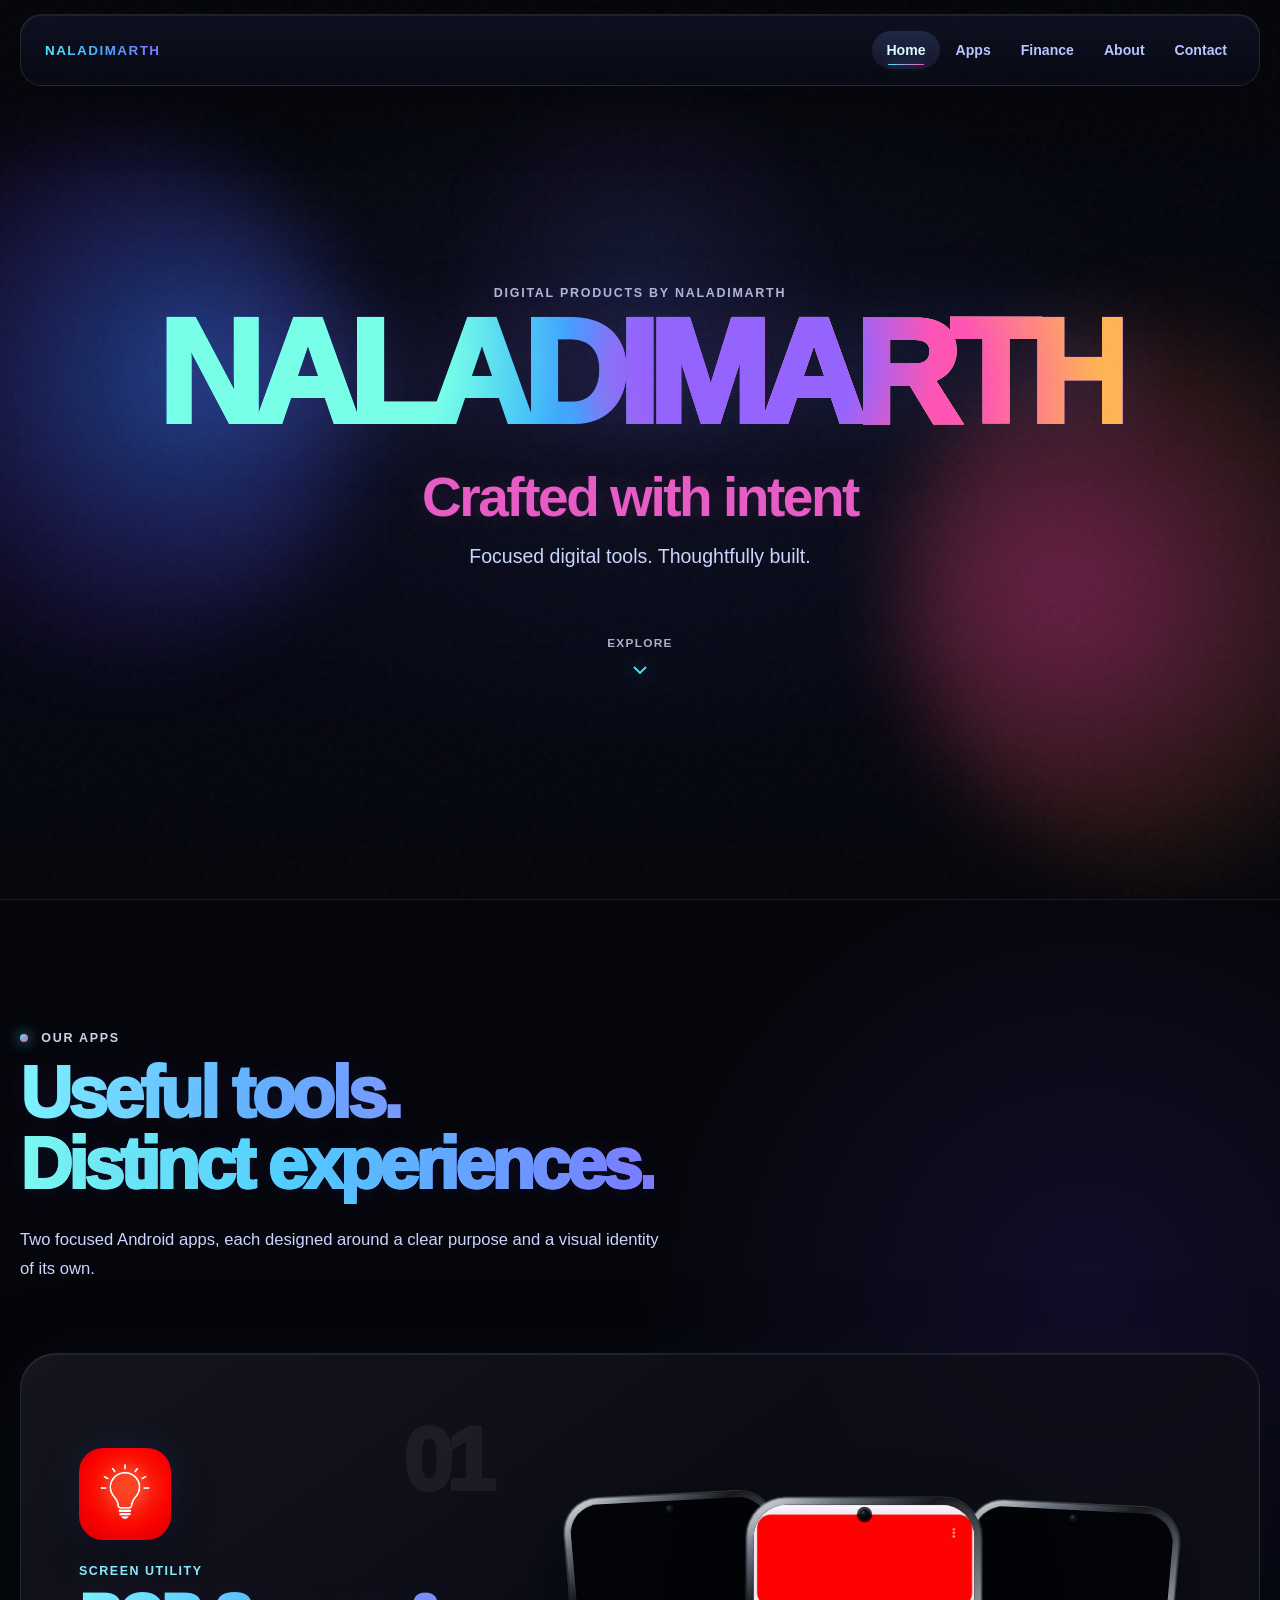
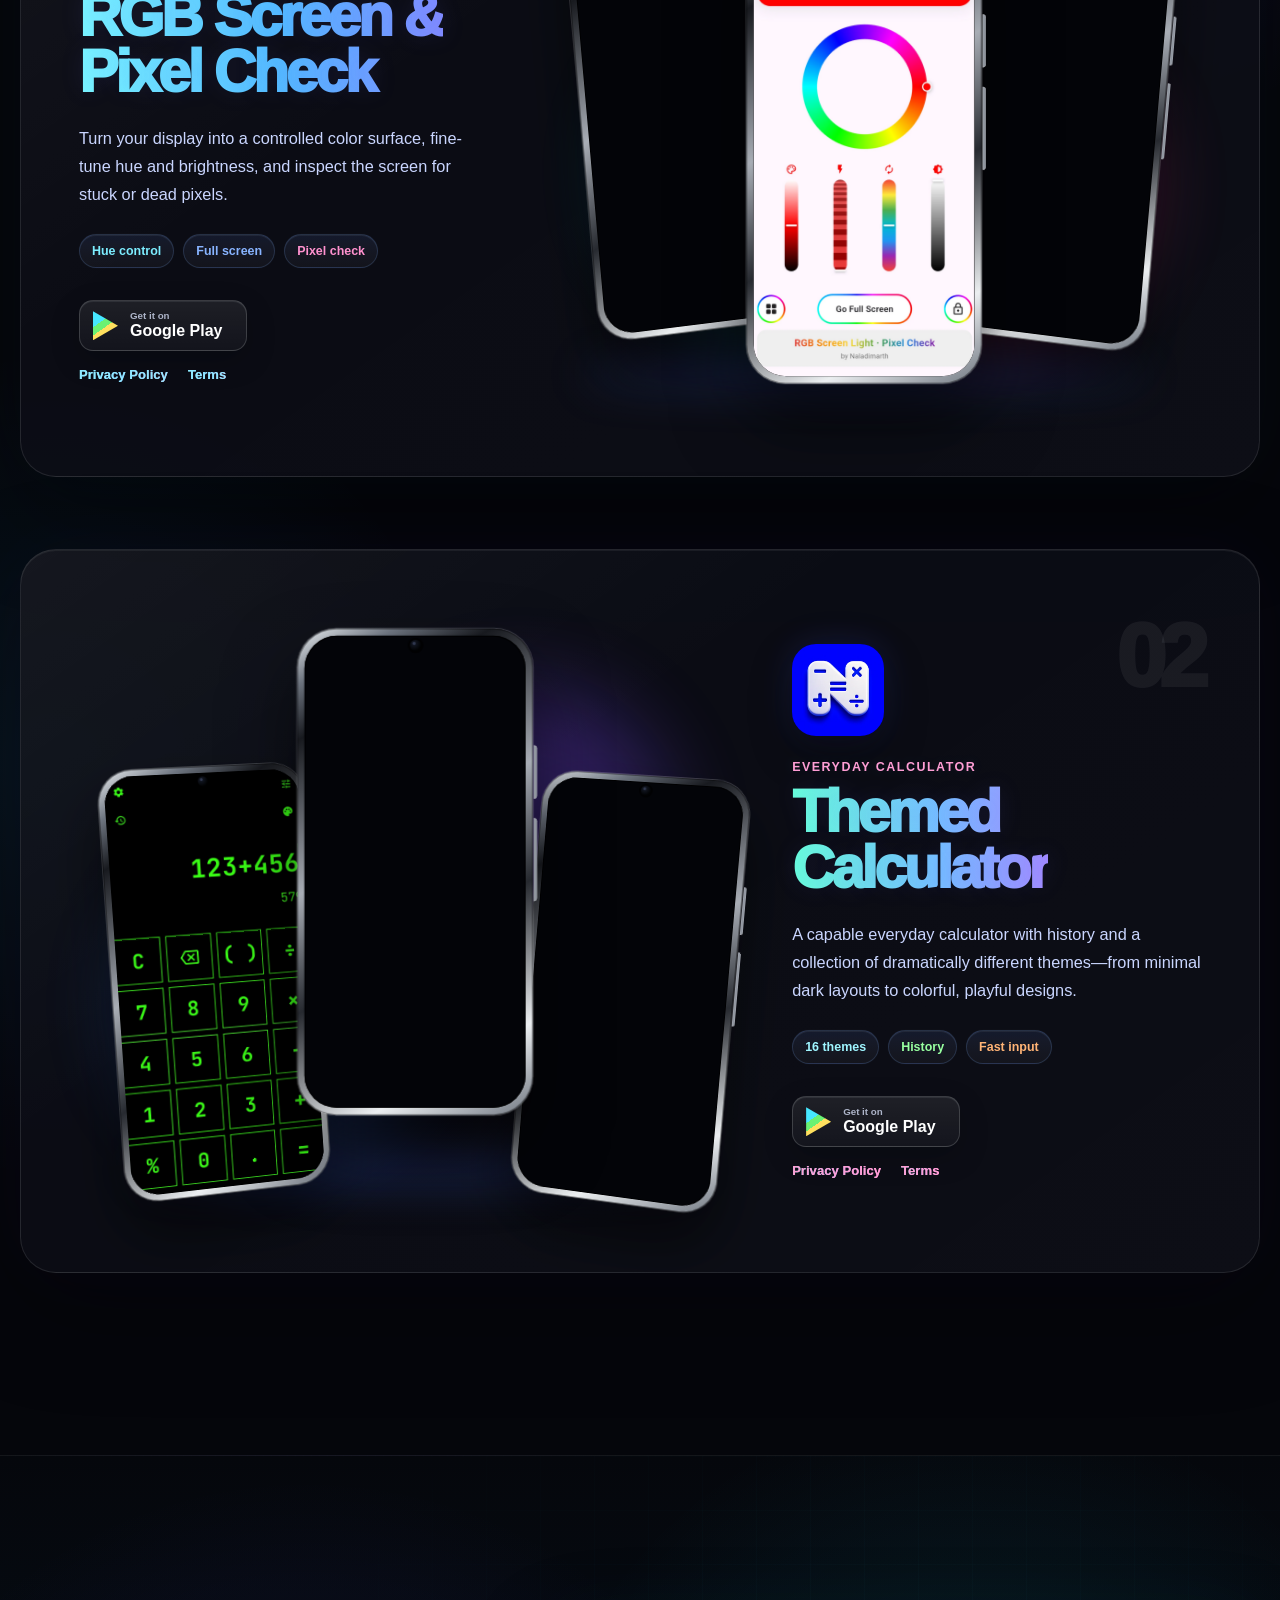
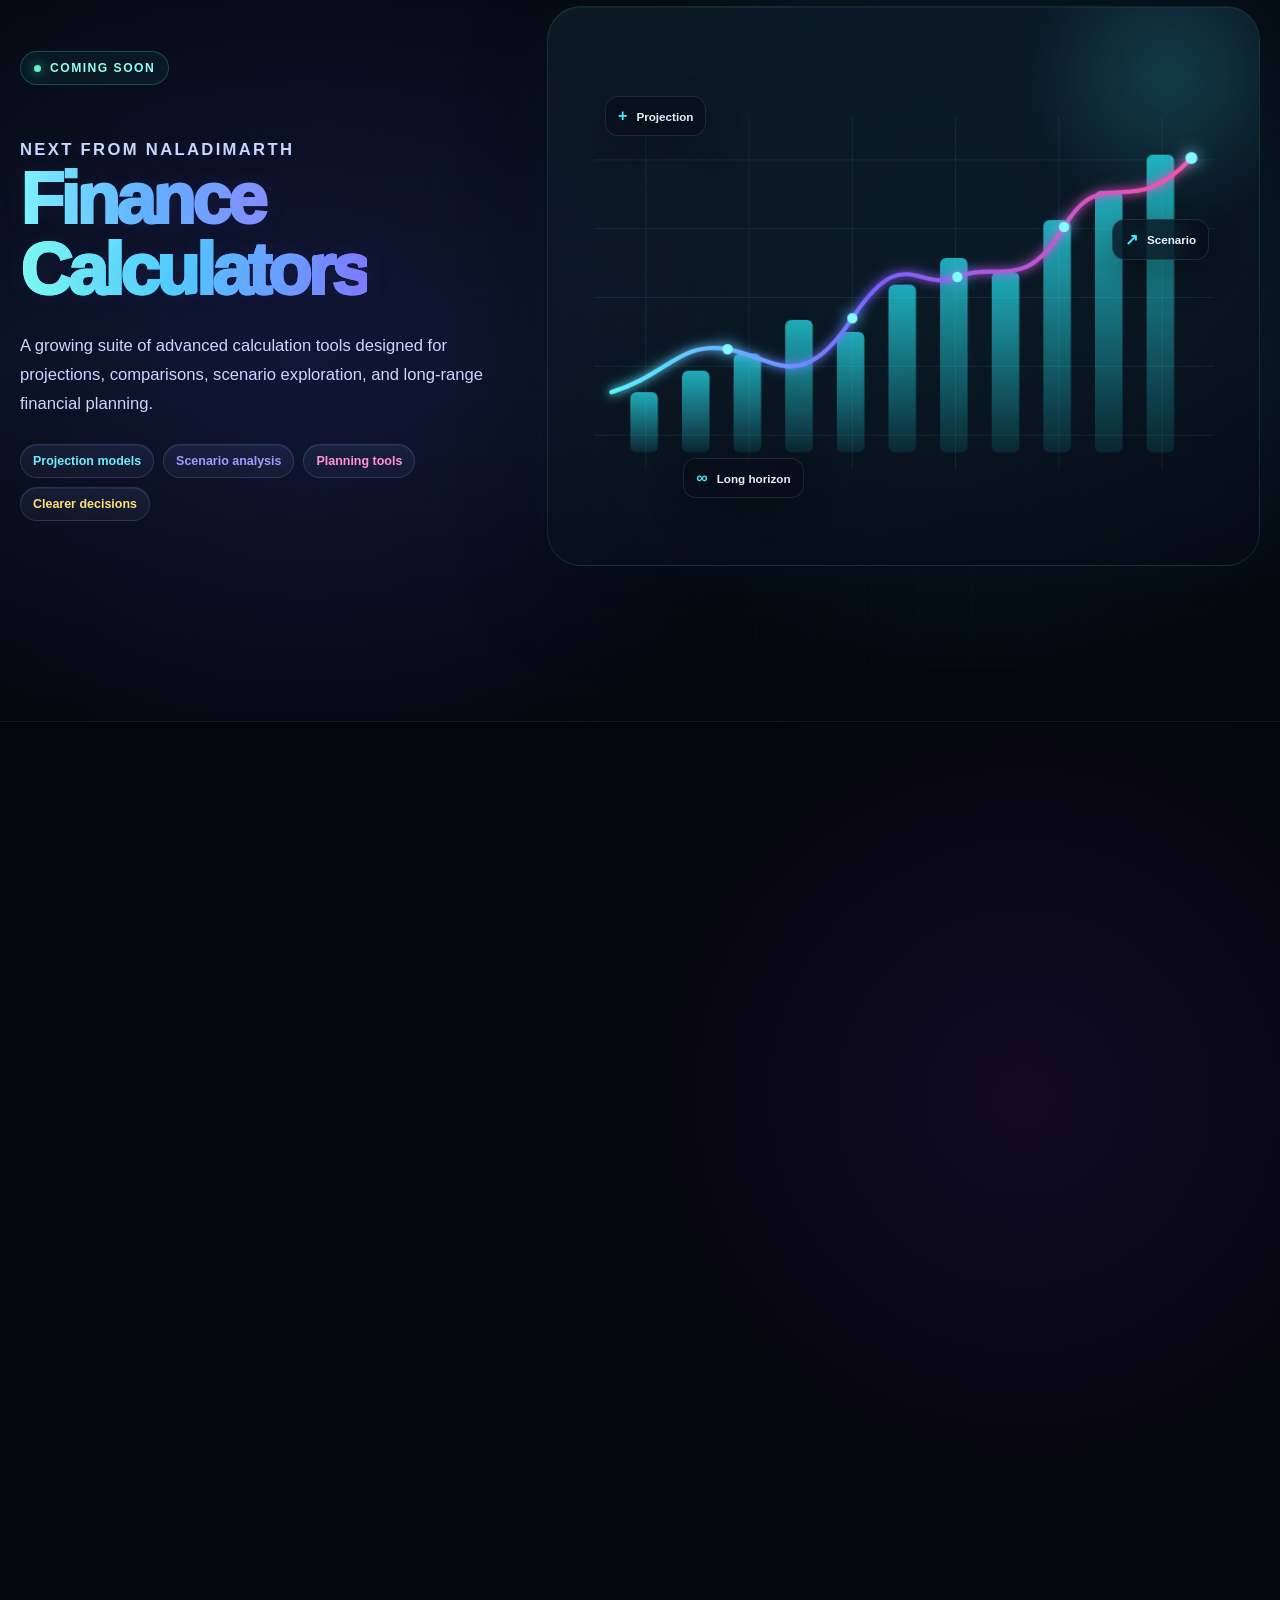
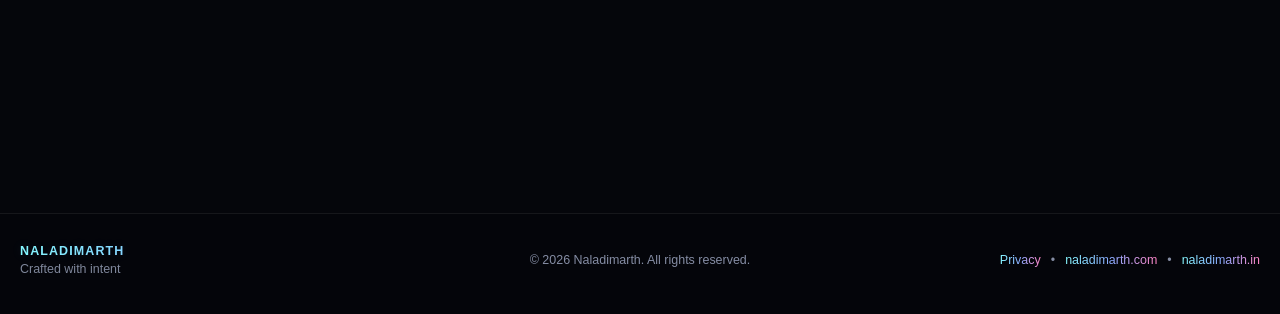
==== commit b55a18e3: "Link website privacy policy and update sitemap" ====
--- a/index.html
+++ b/index.html
@@ -304,6 +304,8 @@
       </div>
       <p>© 2026 Naladimarth. All rights reserved.</p>
       <div class="domain-links">
+        <a href="/nala-website-privacy-policy.html">Privacy</a>
+        <span>•</span>
         <a href="https://naladimarth.com/">naladimarth.com</a>
         <span>•</span>
         <a href="https://naladimarth.in/">naladimarth.in</a>
--- a/assets/css/site.css
+++ b/assets/css/site.css
@@ -1255,3 +1255,244 @@
   text-shadow: 0 0 24px rgba(232, 91, 197, .16);
   animation: heroUp .95s .46s var(--ease) forwards !important;
 }
+
+
+/* ---- Mobile-only refinement: preserve tablet/desktop design ---- */
+@media (max-width: 600px) {
+  .site-header {
+    padding-inline: 10px;
+  }
+
+  .header-shell {
+    width: 100%;
+    padding-inline: 8px;
+  }
+
+  .site-nav {
+    width: 100%;
+    justify-content: space-around;
+  }
+
+  .site-nav a {
+    flex: 0 1 auto;
+    padding: 9px 7px;
+    font-size: clamp(.66rem, 3.05vw, .76rem);
+  }
+
+  .hero {
+    min-height: min(760px, 100svh);
+    padding: 118px 16px 64px;
+  }
+
+  .hero-content {
+    width: 100%;
+    max-width: 100%;
+  }
+
+  .hero-eyebrow {
+    font-size: .64rem;
+    letter-spacing: .13em;
+  }
+
+  .hero-title {
+    width: 100%;
+    font-size: clamp(2.55rem, 12.2vw, 3.45rem);
+    line-height: .9;
+    letter-spacing: -.065em;
+    white-space: nowrap;
+  }
+
+  .hero-title span {
+    max-width: 100%;
+  }
+
+  .hero-tagline {
+    margin-top: 24px;
+    font-size: clamp(2rem, 9.1vw, 2.8rem);
+    line-height: 1;
+  }
+
+  .hero-copy {
+    max-width: 330px;
+    margin-top: 20px;
+    font-size: .98rem;
+    line-height: 1.55;
+  }
+
+  .scroll-cue {
+    margin-top: 48px;
+  }
+
+  .apps-section {
+    padding-top: 84px;
+  }
+
+  .section-heading {
+    margin-bottom: 38px;
+  }
+
+  .section-heading h2,
+  .finance-copy h2,
+  .about-copy h2 {
+    font-size: clamp(2.45rem, 11.5vw, 3.7rem);
+    line-height: 1;
+  }
+
+  .section-heading > p:last-child,
+  .finance-copy > p,
+  .about-copy > p:last-child {
+    margin-top: 22px;
+    font-size: .98rem;
+    line-height: 1.65;
+  }
+
+  .product,
+  .product-calc {
+    padding: 30px 18px 28px;
+    gap: 12px;
+  }
+
+  .app-icon {
+    width: 72px;
+    height: 72px;
+    border-radius: 19px;
+  }
+
+  .product-kicker {
+    margin-top: 20px;
+  }
+
+  .product h3 {
+    font-size: clamp(2.35rem, 10.9vw, 3.25rem);
+    line-height: .98;
+  }
+
+  .product-description {
+    margin-top: 20px;
+    font-size: .95rem;
+    line-height: 1.62;
+  }
+
+  .feature-chips {
+    margin-top: 22px;
+  }
+
+  .product-actions {
+    margin-top: 28px;
+    position: relative;
+    z-index: 12;
+  }
+
+  .legal-links {
+    gap: 18px;
+    flex-wrap: wrap;
+    margin-top: 18px;
+  }
+
+  .phones-stage {
+    min-height: 340px;
+    margin: 24px -10px 0;
+  }
+
+  .phone {
+    width: clamp(132px, 38.5vw, 166px);
+    border-radius: 27px;
+    padding: 5px;
+  }
+
+  .phone-screen {
+    border-radius: 22px;
+  }
+
+  .phone-left {
+    left: -1%;
+    --base-transform: translate3d(0, 8%, 0) rotateY(12deg) rotateZ(-4deg) scale(.78);
+  }
+
+  .phone-right {
+    right: -1%;
+    --base-transform: translate3d(0, 9%, 4px) rotateY(-12deg) rotateZ(4deg) scale(.78);
+  }
+
+  .phone-main {
+    --base-transform: translate3d(0, -1%, 24px) scale(.88);
+  }
+
+  .calc-stage .phone-left {
+    left: -2%;
+    --base-transform: translate3d(0, 9%, 0) rotateY(12deg) rotateZ(-4deg) scale(.76);
+  }
+
+  .calc-stage .phone-right {
+    right: -2%;
+    --base-transform: translate3d(0, 10%, 4px) rotateY(-12deg) rotateZ(4deg) scale(.76);
+  }
+
+  .calc-stage .phone-main {
+    --base-transform: translate3d(0, -1%, 24px) scale(.88);
+  }
+
+  .finance-section {
+    padding: 88px 0;
+  }
+
+  .finance-shell {
+    gap: 36px;
+  }
+
+  .finance-visual {
+    min-height: 350px;
+  }
+
+  .about-section {
+    padding: 88px 0;
+  }
+
+  .about-grid {
+    gap: 34px;
+  }
+
+  .intent-mark {
+    width: min(310px, 82vw);
+  }
+
+  .contact-card {
+    padding: 30px 22px;
+  }
+
+  .contact-card h2 {
+    font-size: clamp(2.35rem, 10.7vw, 3rem);
+  }
+
+  .contact-email {
+    padding: 15px 16px;
+    font-size: .94rem;
+  }
+
+  .site-footer {
+    padding-bottom: max(42px, env(safe-area-inset-bottom));
+  }
+}
+
+@media (max-width: 390px) {
+  .site-nav a {
+    padding-inline: 5px;
+    font-size: .66rem;
+  }
+
+  .hero-title {
+    font-size: 11.6vw;
+  }
+
+  .hero-tagline {
+    font-size: 8.8vw;
+  }
+
+  .phones-stage {
+    min-height: 320px;
+  }
+
+  .phone {
+    width: 37vw;
+  }
+}
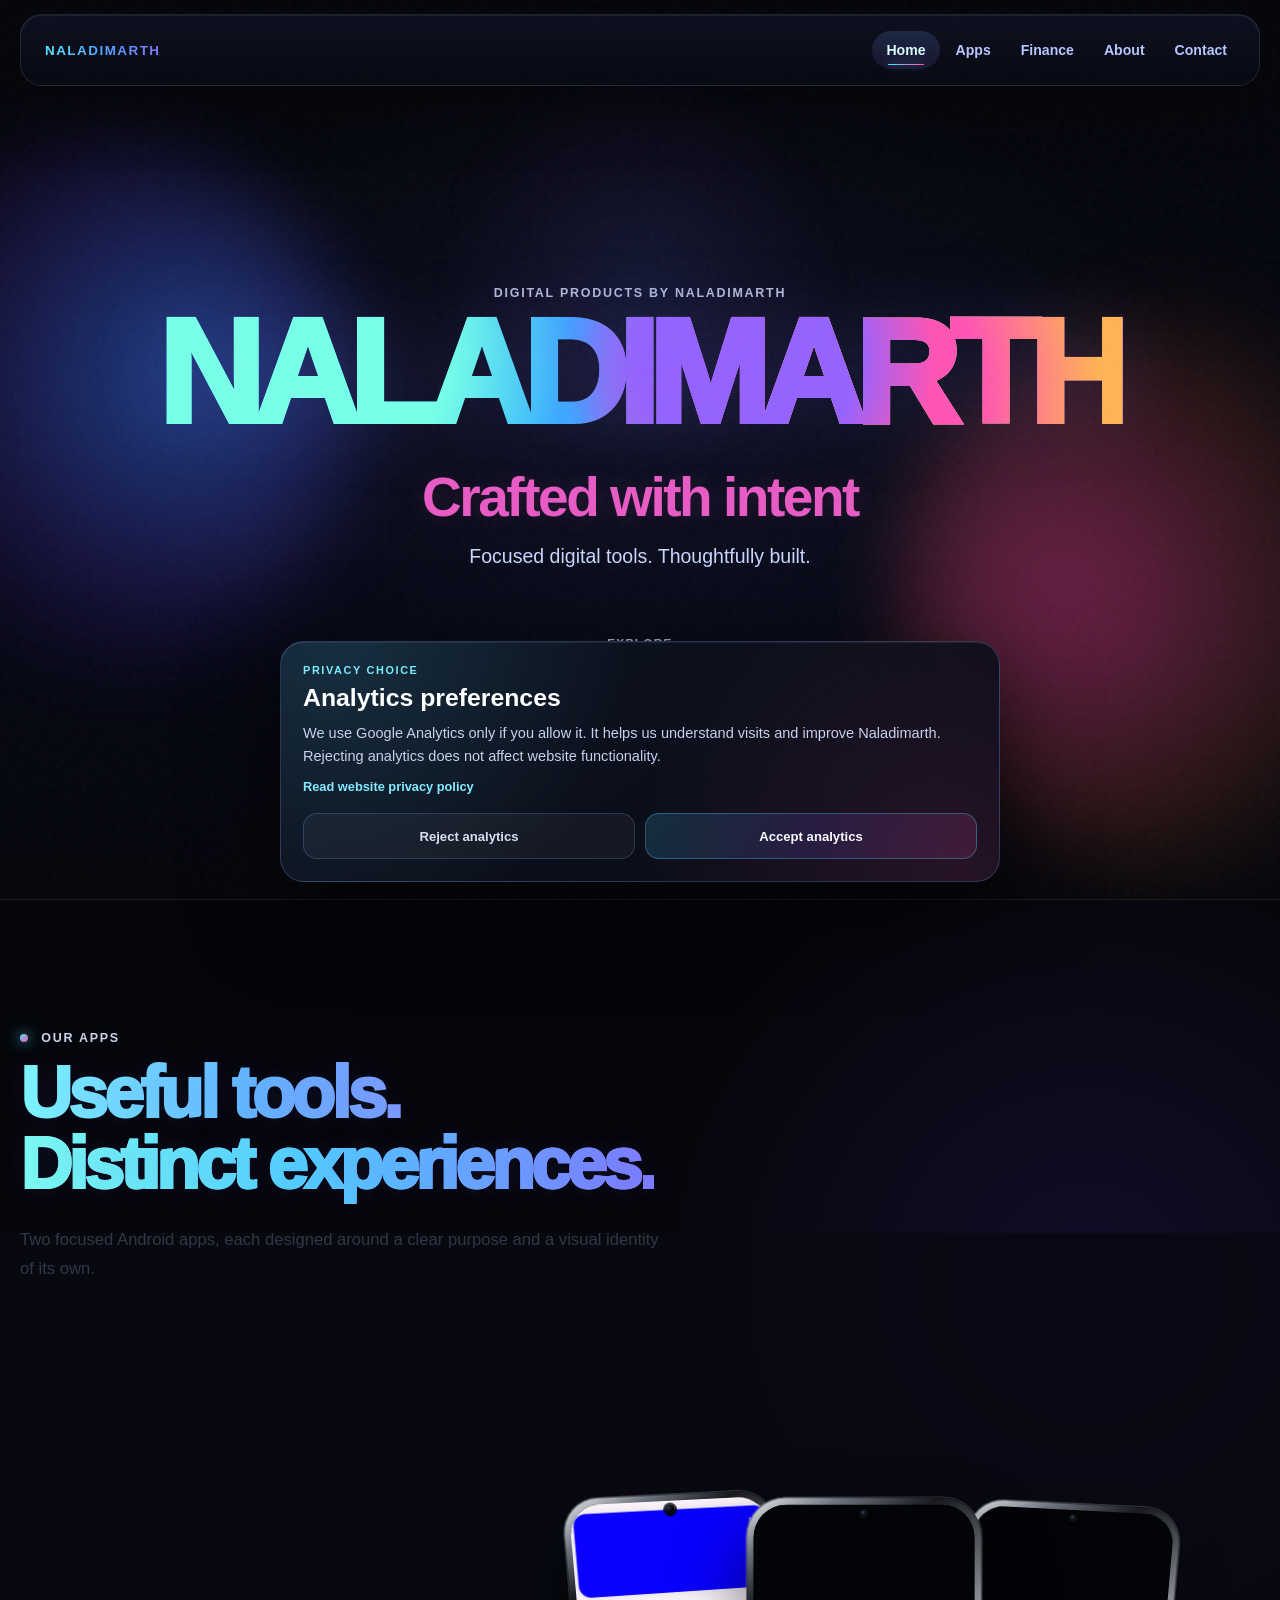
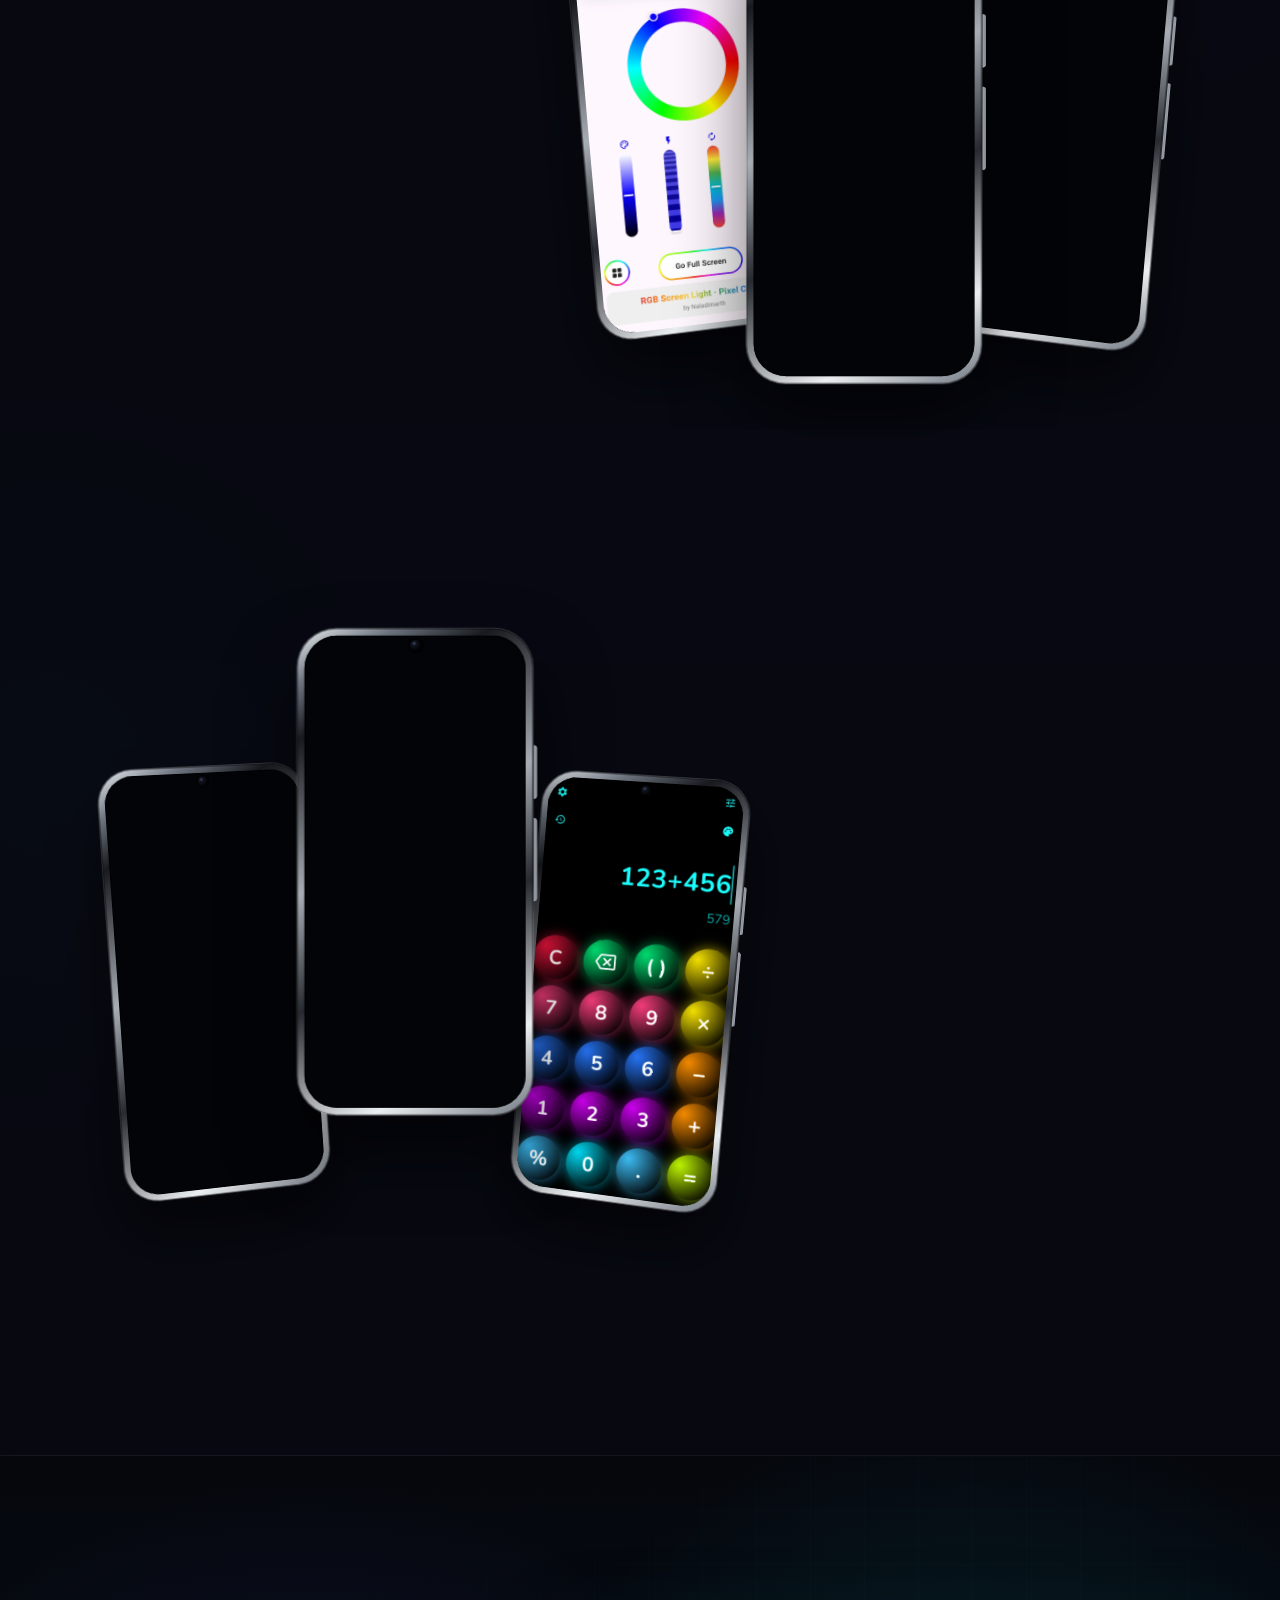
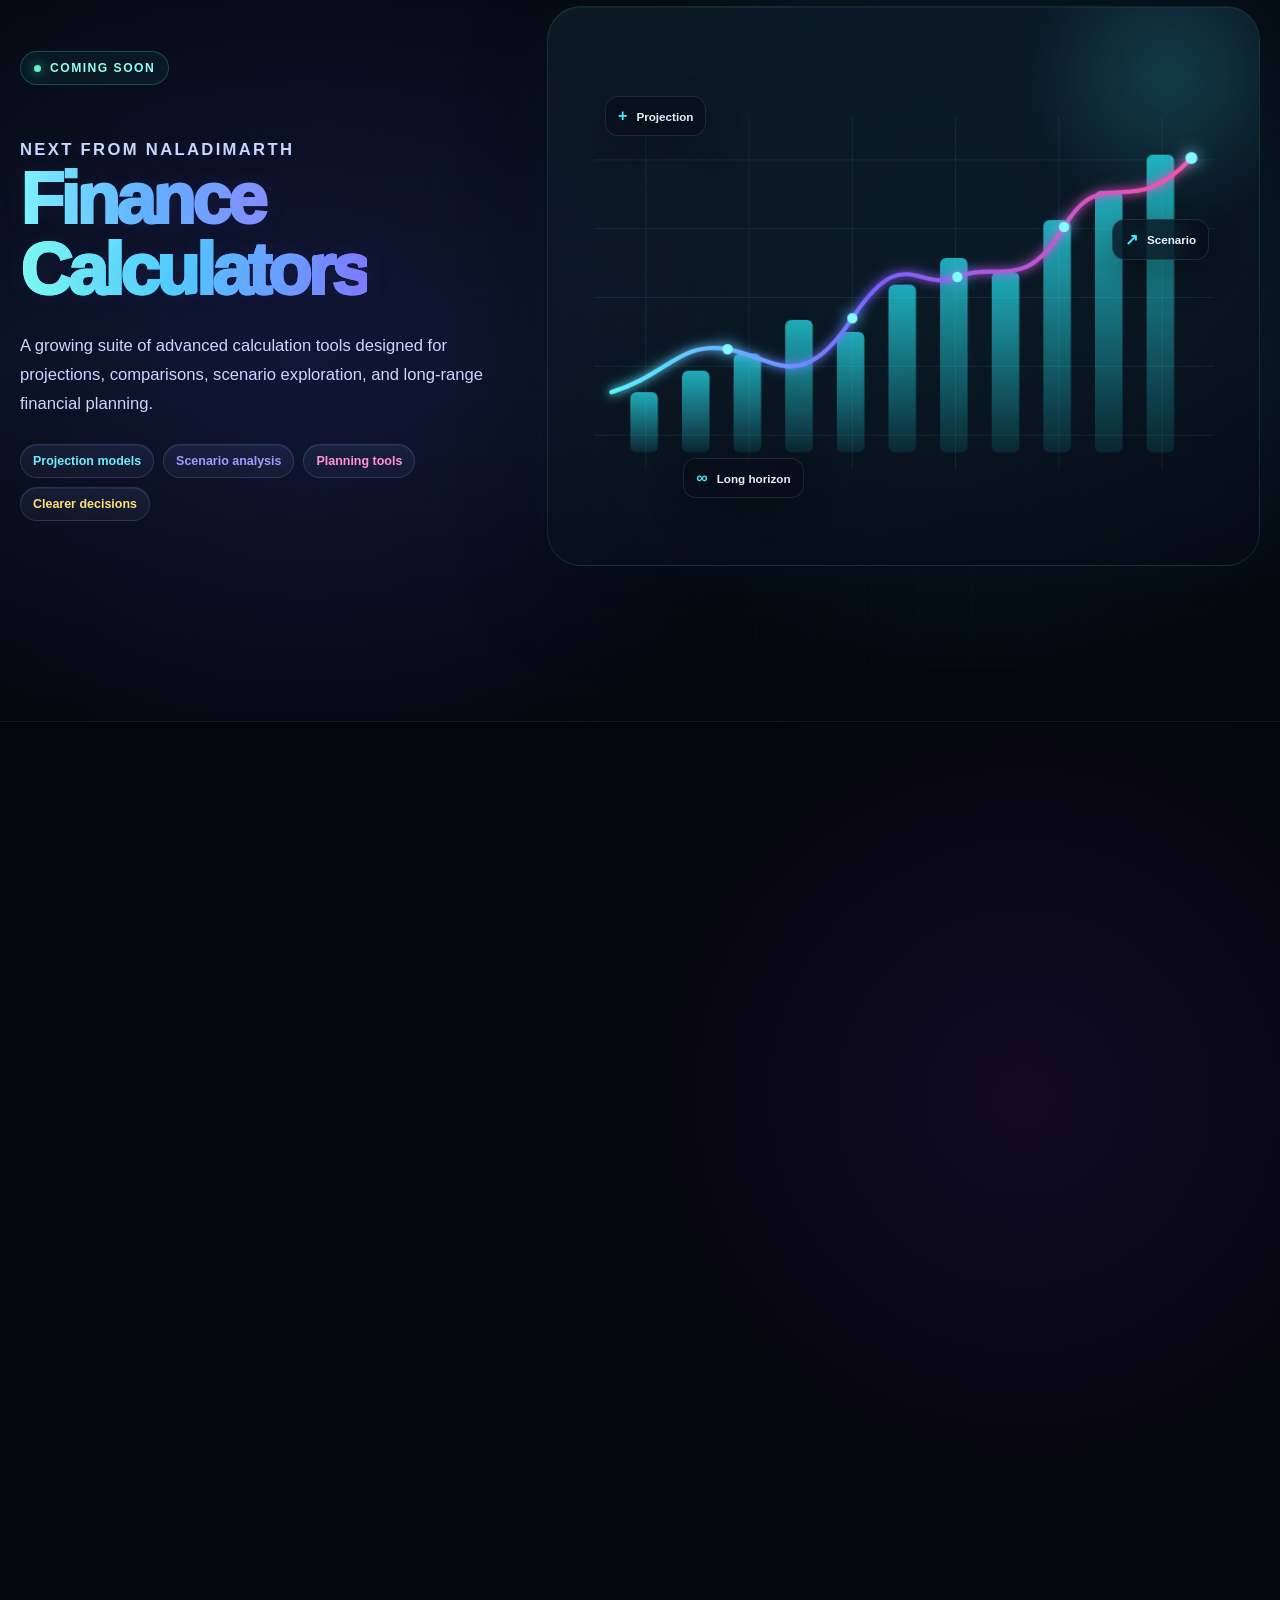
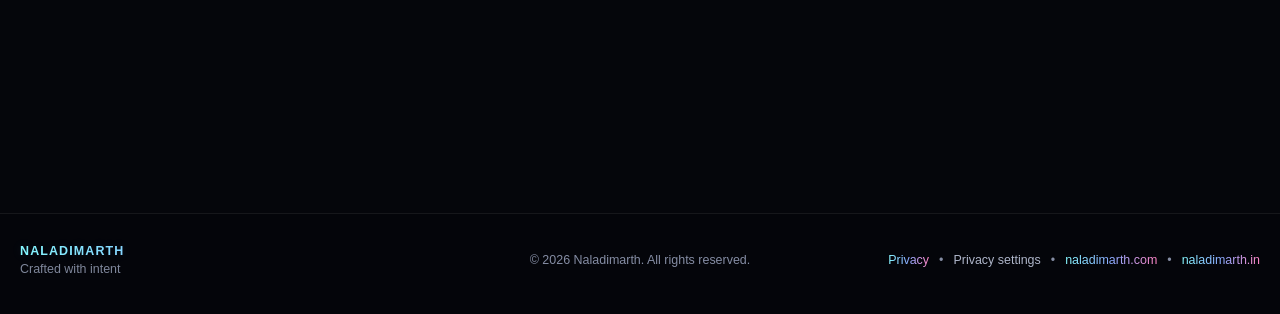
==== commit ae58d88c: "Add privacy-first Google Analytics consent" ====
--- a/index.html
+++ b/index.html
@@ -306,6 +306,8 @@
       <div class="domain-links">
         <a href="/nala-website-privacy-policy.html">Privacy</a>
         <span>•</span>
+        <button type="button" class="privacy-settings-button" data-privacy-settings>Privacy settings</button>
+        <span>•</span>
         <a href="https://naladimarth.com/">naladimarth.com</a>
         <span>•</span>
         <a href="https://naladimarth.in/">naladimarth.in</a>
--- a/assets/css/site.css
+++ b/assets/css/site.css
@@ -1496,3 +1496,182 @@
     width: 37vw;
   }
 }
+
+/* ---- Naladimarth privacy consent controls ---- */
+
+.privacy-settings-button {
+  appearance: none;
+  margin: 0;
+  padding: 0;
+  border: 0;
+  background: transparent;
+  color: #aeb5c9;
+  font: inherit;
+  cursor: pointer;
+}
+
+.privacy-settings-button:hover,
+.privacy-settings-button:focus-visible {
+  color: #fff;
+}
+
+.privacy-settings-button:focus-visible,
+.consent-button:focus-visible,
+.consent-policy-link:focus-visible {
+  outline: 2px solid #69eaff;
+  outline-offset: 4px;
+}
+
+.consent-banner[hidden] {
+  display: none !important;
+}
+
+.consent-banner {
+  position: fixed;
+  z-index: 5000;
+  left: 50%;
+  bottom: max(18px, env(safe-area-inset-bottom));
+  width: min(calc(100% - 32px), 720px);
+  transform: translateX(-50%);
+}
+
+.consent-dialog {
+  overflow: hidden;
+  padding: 22px;
+  border: 1px solid rgba(127, 174, 255, .24);
+  border-radius: 24px;
+  background:
+    radial-gradient(circle at 8% 0%, rgba(78, 227, 255, .13), transparent 18rem),
+    radial-gradient(circle at 94% 100%, rgba(255, 83, 175, .12), transparent 20rem),
+    linear-gradient(145deg, rgba(15, 21, 37, .985), rgba(8, 10, 18, .985));
+  box-shadow:
+    0 26px 90px rgba(0, 0, 0, .58),
+    inset 0 1px 0 rgba(255,255,255,.07);
+  -webkit-backdrop-filter: blur(20px);
+  backdrop-filter: blur(20px);
+}
+
+.consent-copy {
+  min-width: 0;
+}
+
+.consent-kicker {
+  margin: 0 0 8px;
+  color: #79edff;
+  font-size: .68rem;
+  font-weight: 850;
+  letter-spacing: .15em;
+  text-transform: uppercase;
+}
+
+.consent-title {
+  margin: 0;
+  color: #fff;
+  font-size: clamp(1.22rem, 3vw, 1.55rem);
+  line-height: 1.12;
+}
+
+.consent-text {
+  margin: 10px 0 0;
+  color: #c7d1ec;
+  font-size: .91rem;
+  line-height: 1.58;
+}
+
+.consent-policy-link {
+  display: inline-flex;
+  margin-top: 11px;
+  color: #84eaff;
+  font-size: .8rem;
+  font-weight: 760;
+  text-decoration: none;
+}
+
+.consent-policy-link:hover {
+  color: #fff;
+}
+
+.consent-actions {
+  display: flex;
+  gap: 10px;
+  margin-top: 18px;
+}
+
+.consent-button {
+  flex: 1 1 0;
+  min-height: 46px;
+  padding: 11px 16px;
+  border: 1px solid rgba(129, 173, 255, .22);
+  border-radius: 14px;
+  font: inherit;
+  font-size: .82rem;
+  font-weight: 820;
+  cursor: pointer;
+  transition:
+    transform .2s ease,
+    border-color .2s ease,
+    background .2s ease;
+}
+
+.consent-button:hover {
+  transform: translateY(-1px);
+}
+
+.consent-reject {
+  background: rgba(255,255,255,.045);
+  color: #d9def0;
+}
+
+.consent-reject:hover {
+  border-color: rgba(255,255,255,.24);
+  background: rgba(255,255,255,.075);
+}
+
+.consent-accept {
+  border-color: rgba(91, 222, 255, .30);
+  background:
+    linear-gradient(100deg, rgba(70, 210, 255, .16), rgba(130, 98, 255, .15), rgba(255, 88, 176, .13));
+  color: #f8fbff;
+}
+
+.consent-accept:hover {
+  border-color: rgba(104, 234, 255, .48);
+  background:
+    linear-gradient(100deg, rgba(70, 210, 255, .22), rgba(130, 98, 255, .20), rgba(255, 88, 176, .18));
+}
+
+@media (max-width: 760px) {
+  .domain-links {
+    flex-wrap: wrap;
+    justify-content: center;
+  }
+
+  .consent-banner {
+    width: min(calc(100% - 20px), 720px);
+    bottom: max(10px, env(safe-area-inset-bottom));
+  }
+
+  .consent-dialog {
+    padding: 18px;
+    border-radius: 20px;
+  }
+
+  .consent-actions {
+    flex-direction: column;
+  }
+
+  .consent-button {
+    width: 100%;
+  }
+}
+
+@media (max-width: 390px) {
+  .consent-dialog {
+    padding: 16px;
+  }
+
+  .consent-text {
+    font-size: .86rem;
+  }
+}
+
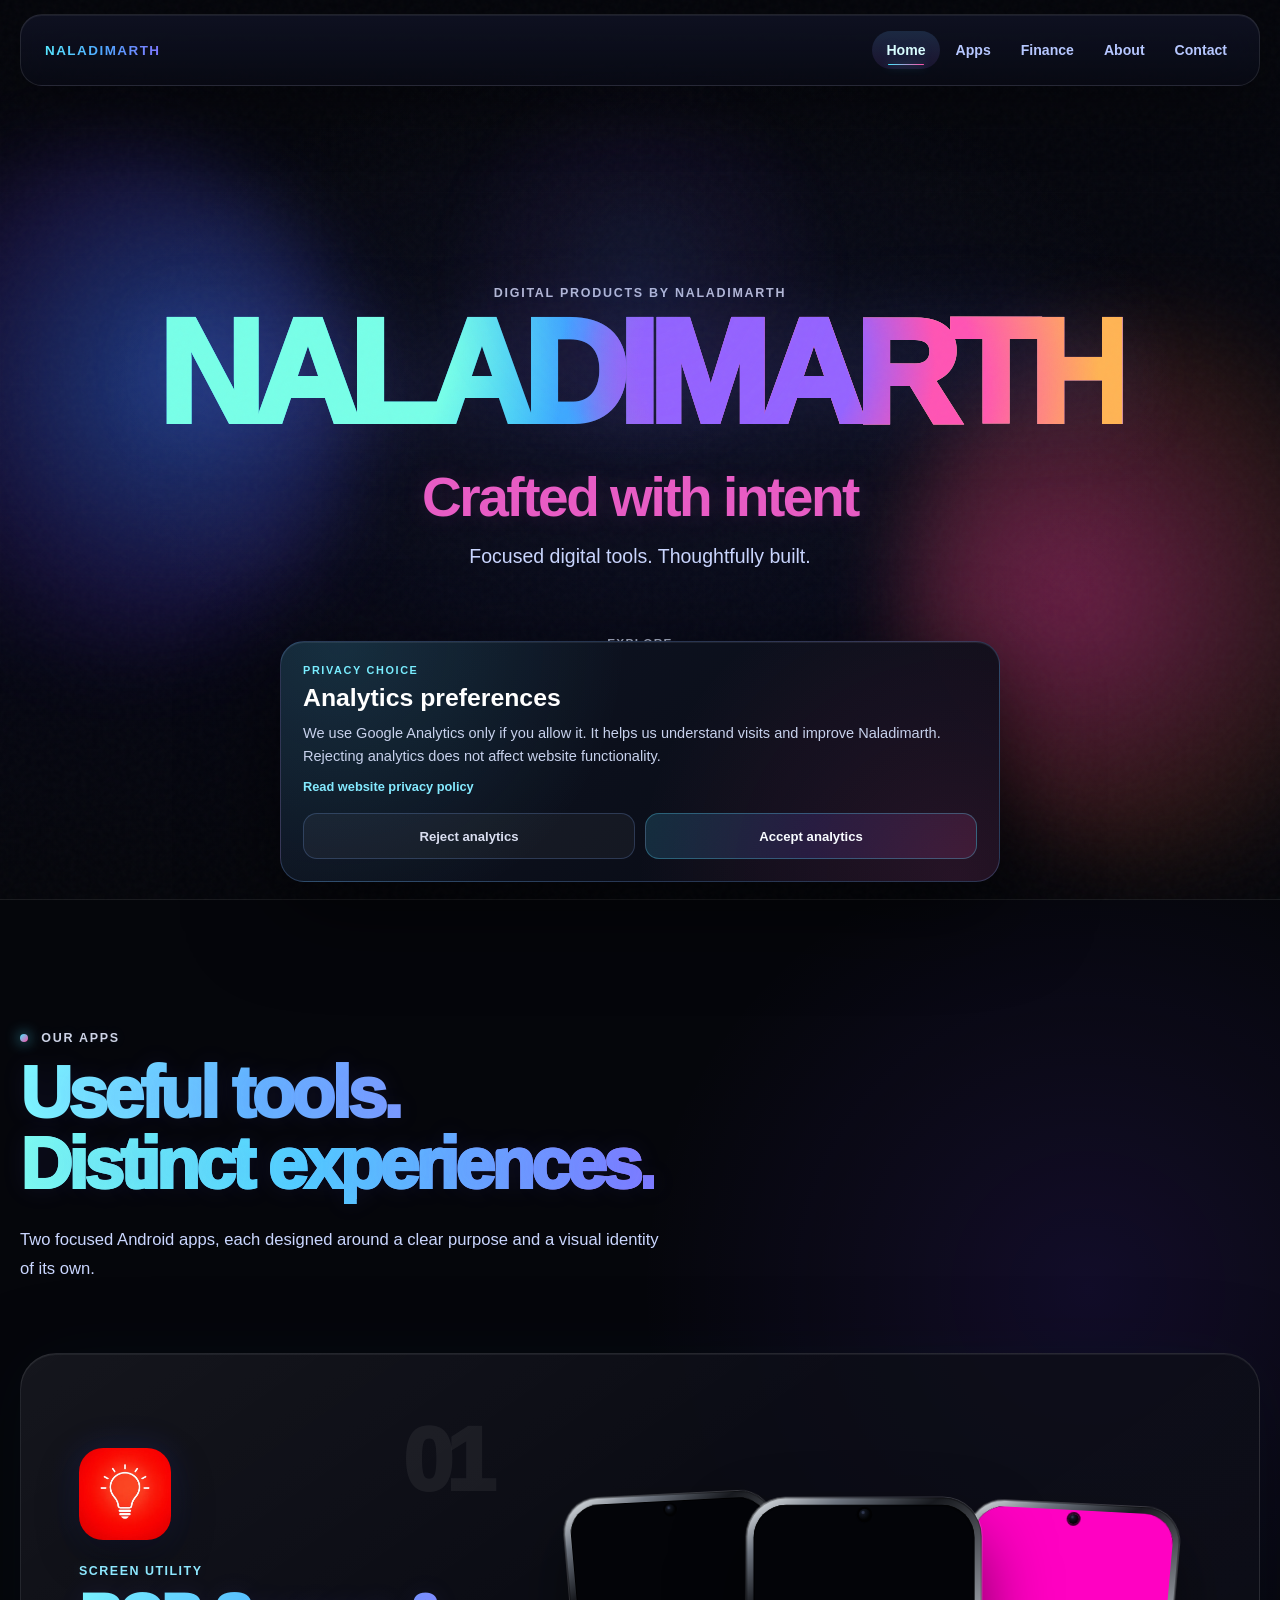
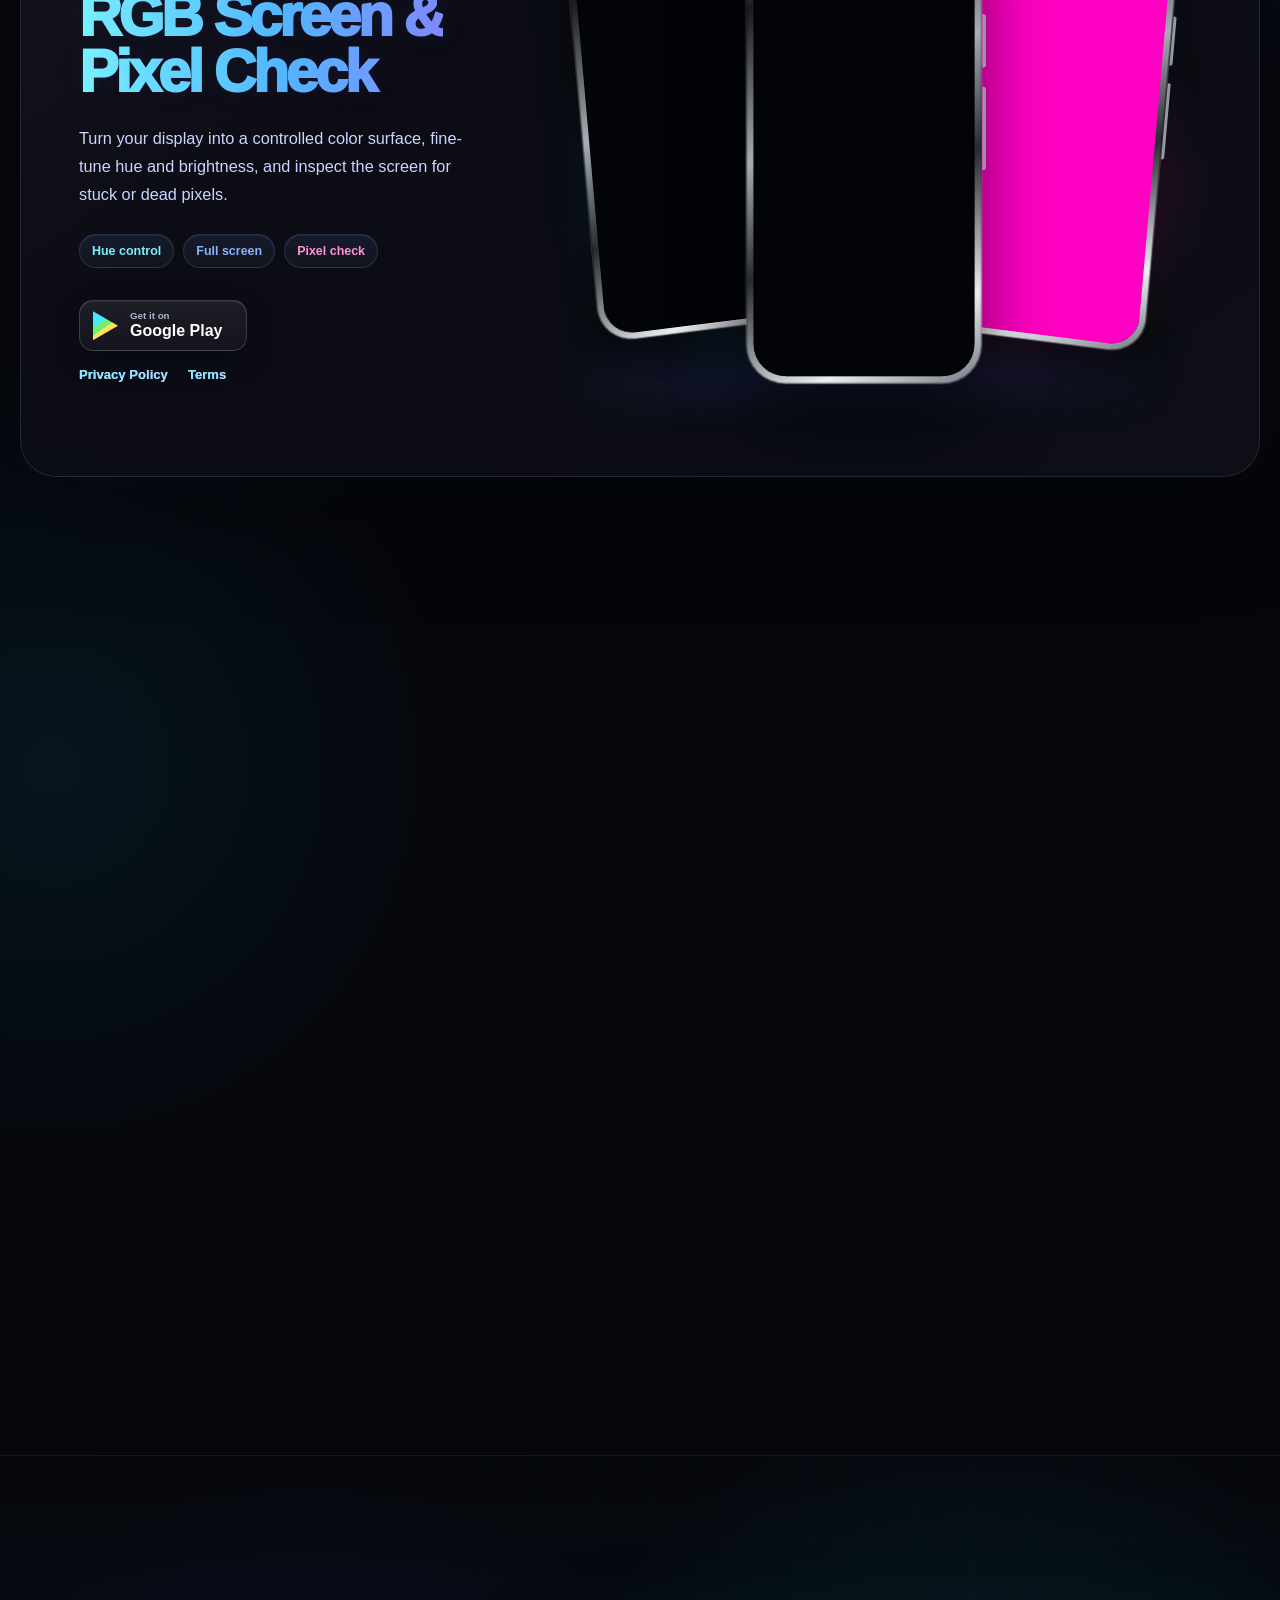
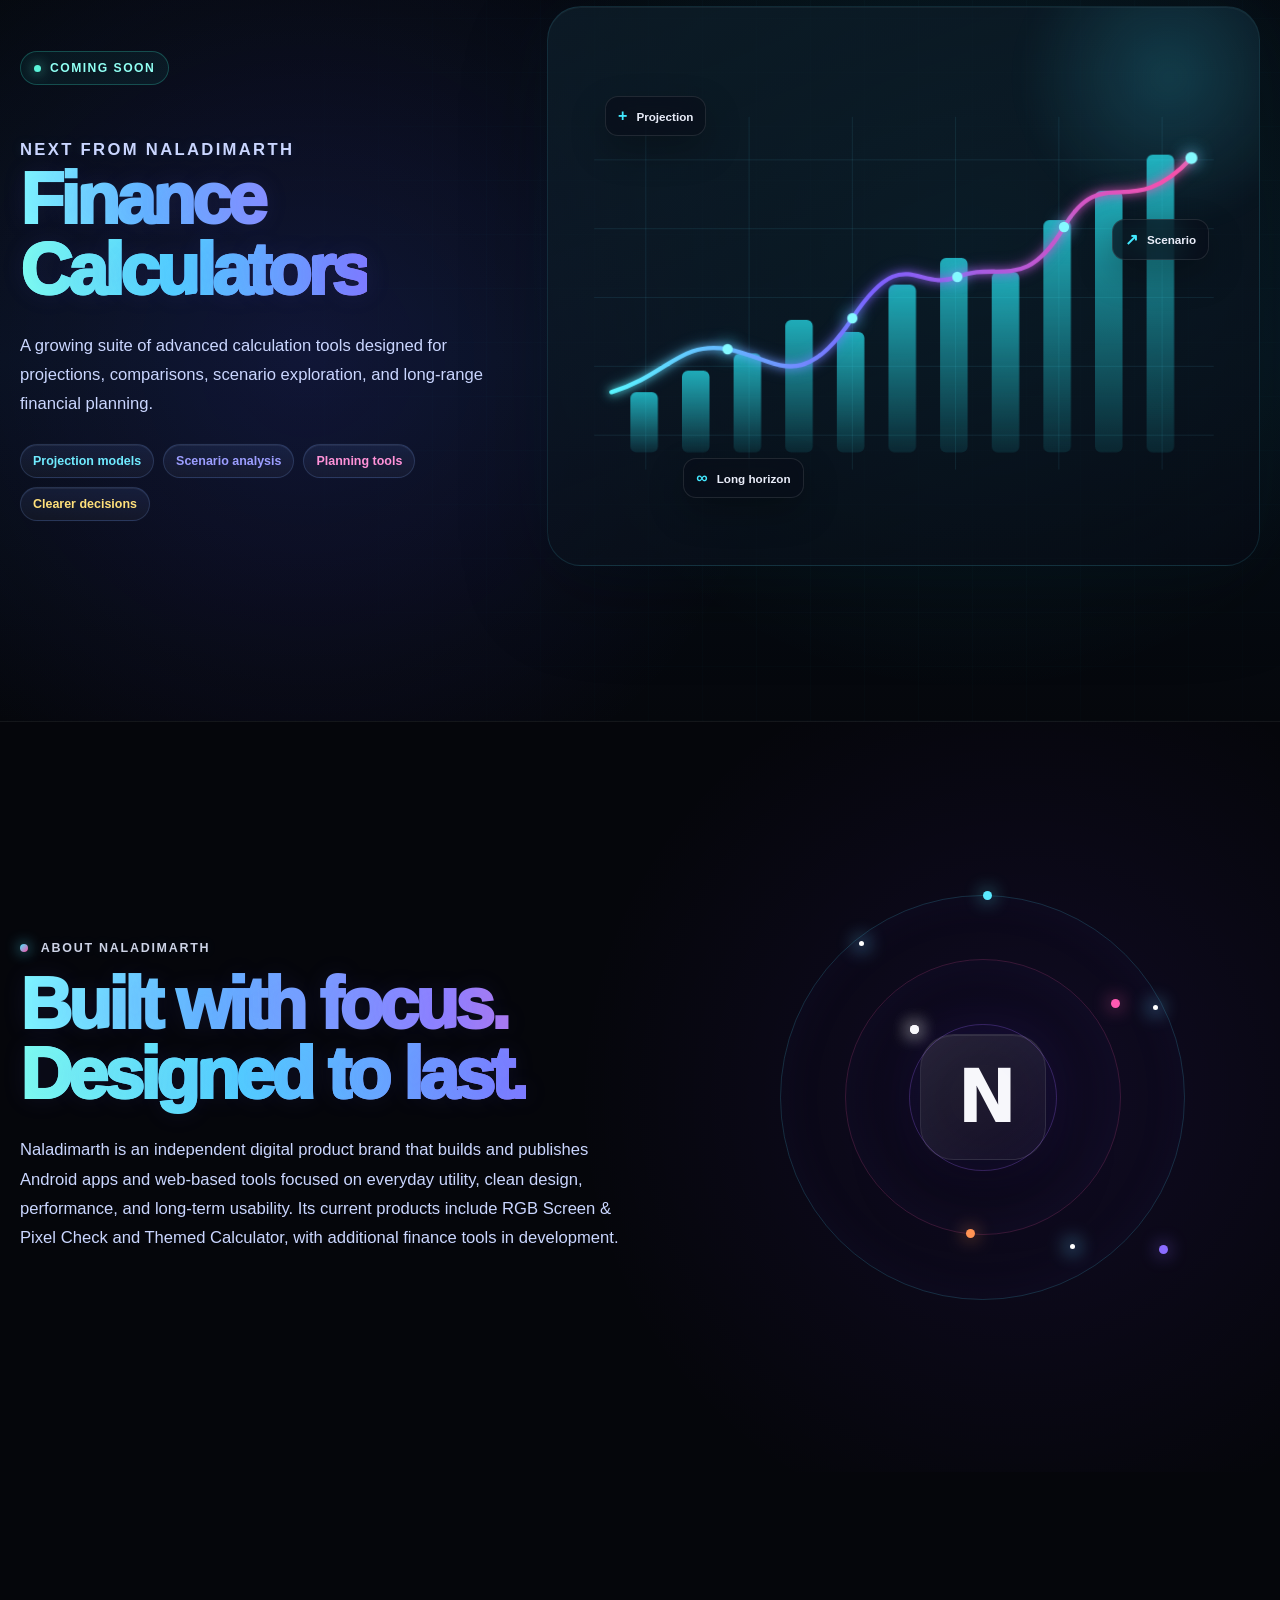
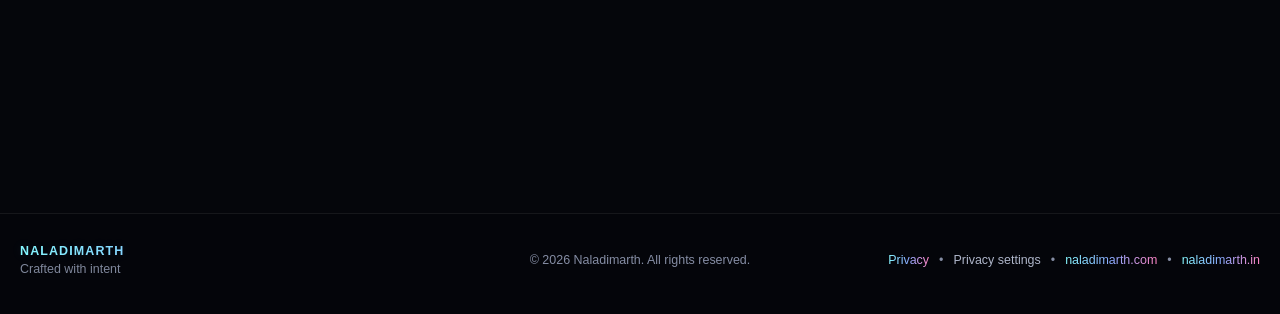
==== commit f92248ea: "Improve Naladimarth site identity for search" ====
--- a/index.html
+++ b/index.html
@@ -22,6 +22,15 @@
 
   <link rel="icon" href="data:image/svg+xml,%3Csvg xmlns='http://www.w3.org/2000/svg' viewBox='0 0 64 64'%3E%3Crect width='64' height='64' rx='16' fill='%2305060b'/%3E%3Ctext x='50%25' y='52%25' dominant-baseline='middle' text-anchor='middle' font-size='38' font-family='Arial,sans-serif' font-weight='800' fill='white'%3EN%3C/text%3E%3C/svg%3E" />
   <link rel="stylesheet" href="/assets/css/site.css" />
+
+  <script type="application/ld+json">
+  {
+    "@context": "https://schema.org",
+    "@type": "WebSite",
+    "name": "Naladimarth",
+    "url": "https://naladimarth.com/"
+  }
+  </script>
 
   <script type="application/ld+json">
   {
@@ -267,7 +276,7 @@
         <div class="about-copy reveal">
           <p class="eyebrow"><span class="eyebrow-dot"></span> About Naladimarth</p>
           <h2>Built with focus.<br /><span>Designed to last.</span></h2>
-          <p>Naladimarth creates focused digital tools that pair practical utility with deliberate design. Every product is shaped around clarity, performance, and an experience that feels considered from first tap to final result.</p>
+          <p>Naladimarth is an independent digital product brand that builds and publishes Android apps and web-based tools focused on everyday utility, clean design, performance, and long-term usability. Its current products include RGB Screen &amp; Pixel Check and Themed Calculator, with additional finance tools in development.</p>
         </div>
 
         <div class="intent-mark reveal" aria-hidden="true">
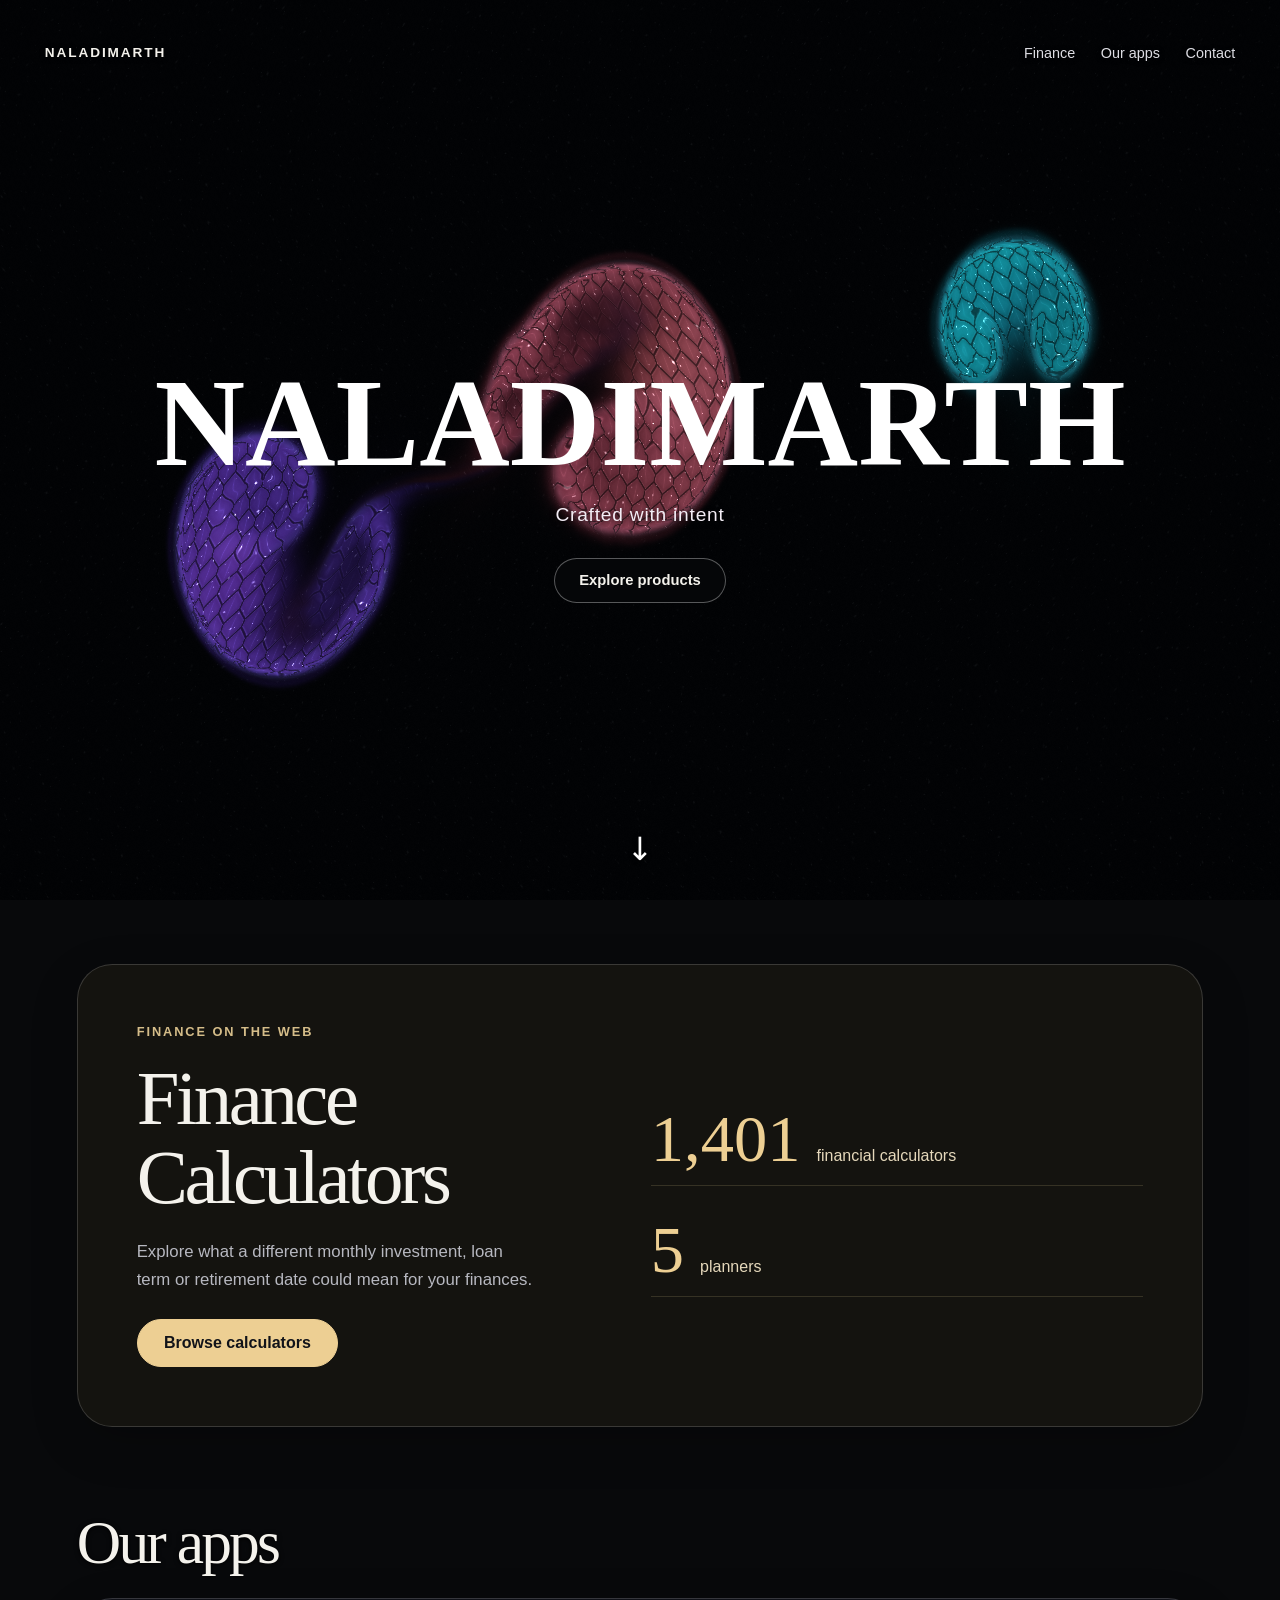
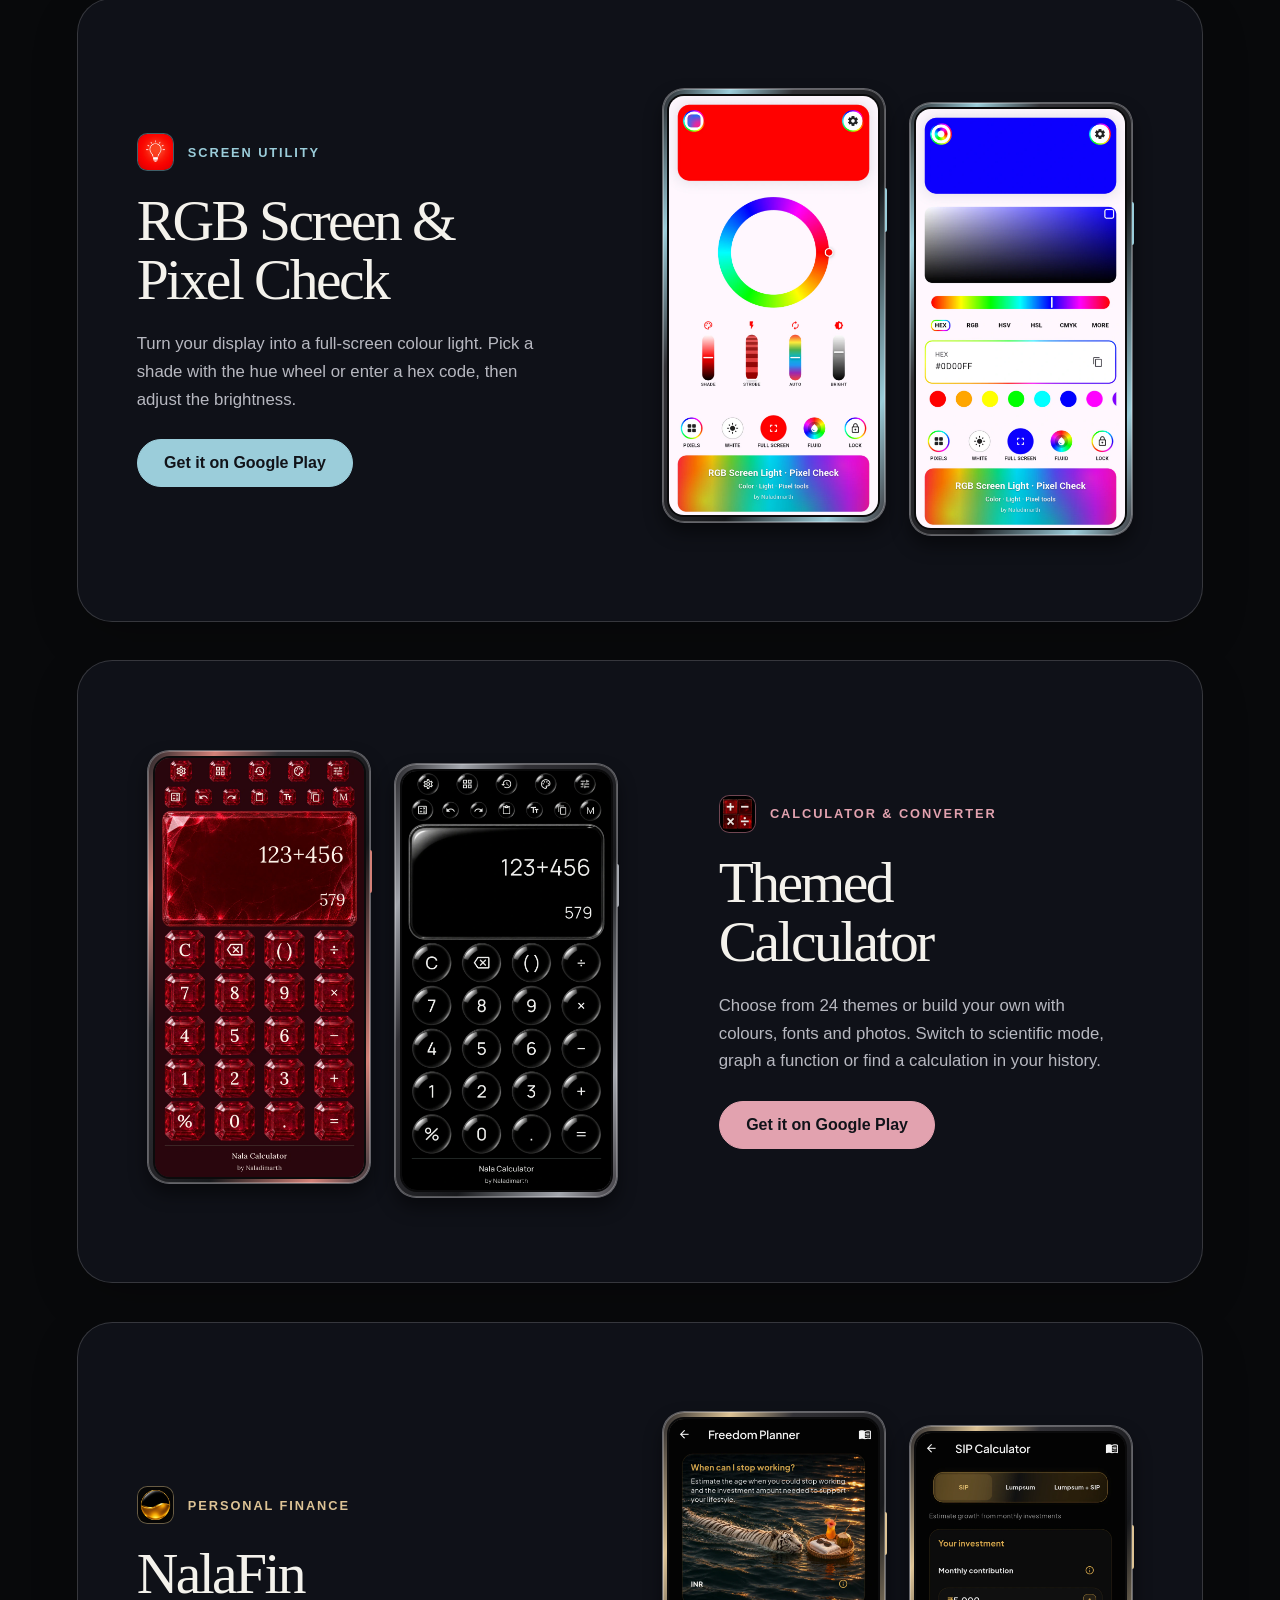
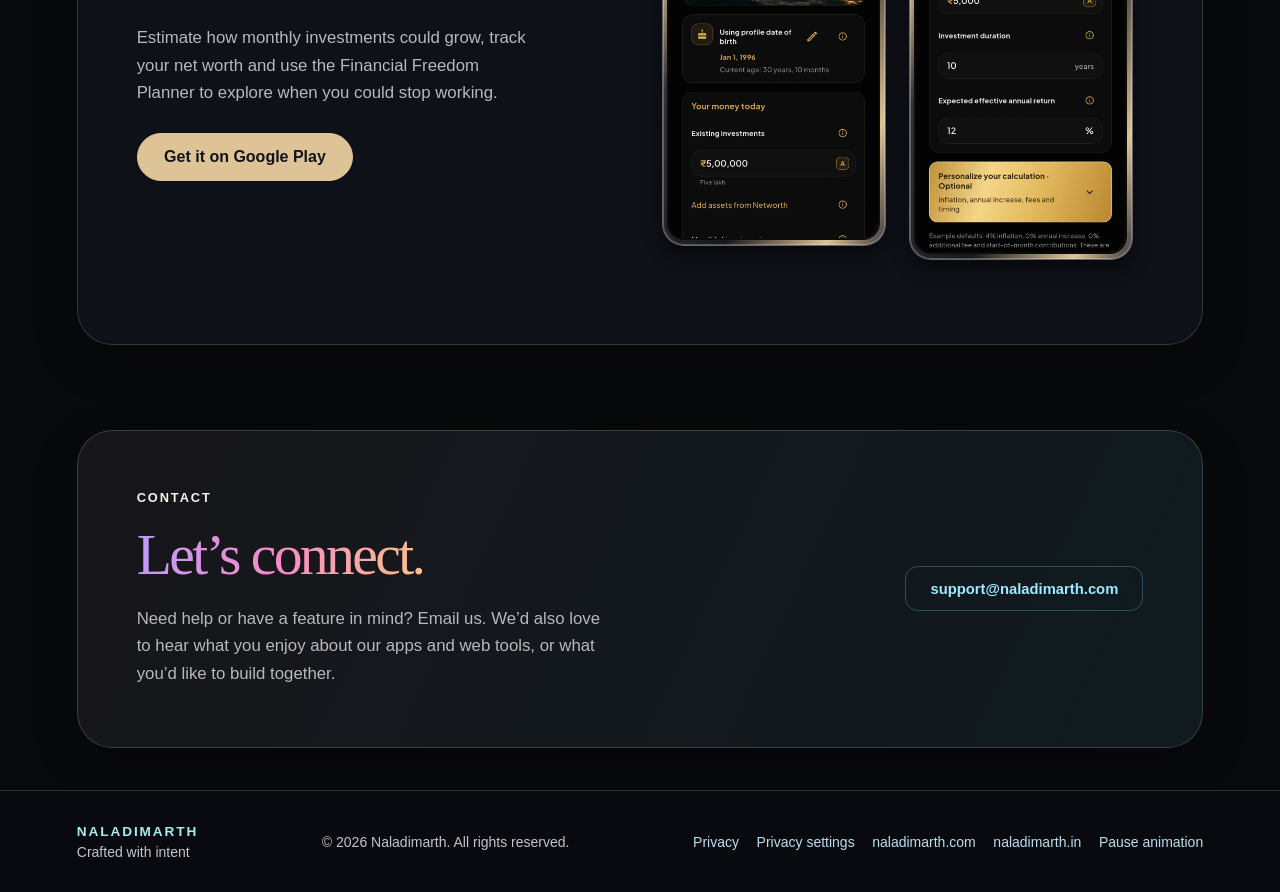
==== commit 0a64426e: "Publish redesigned landing page and website privacy policy" ====
--- a/index.html
+++ b/index.html
@@ -1,329 +1,123 @@
 <!doctype html>
 <html lang="en">
 <head>
-  <meta charset="utf-8" />
-  <meta name="viewport" content="width=device-width, initial-scale=1, viewport-fit=cover" />
-  <meta name="theme-color" content="#05060b" />
-
+  <meta charset="utf-8">
+  <meta name="viewport" content="width=device-width, initial-scale=1">
+  <meta name="theme-color" content="#040507">
+  <meta name="description" content="Explore Naladimarth’s financial calculators, Android apps and screen utilities.">
   <title>Naladimarth — Crafted with intent</title>
-  <meta name="description" content="Naladimarth builds focused Android apps and digital tools with deliberate design, strong utility, and polished experiences." />
-  <meta name="robots" content="index, follow" />
-  <link rel="canonical" href="https://naladimarth.com/" />
-
-  <meta property="og:type" content="website" />
-  <meta property="og:title" content="Naladimarth — Crafted with intent" />
-  <meta property="og:description" content="Focused digital tools. Thoughtfully built." />
-  <meta property="og:url" content="https://naladimarth.com/" />
-  <meta property="og:site_name" content="Naladimarth" />
-
-  <meta name="twitter:card" content="summary" />
-  <meta name="twitter:title" content="Naladimarth — Crafted with intent" />
-  <meta name="twitter:description" content="Focused digital tools. Thoughtfully built." />
-
-  <link rel="icon" href="data:image/svg+xml,%3Csvg xmlns='http://www.w3.org/2000/svg' viewBox='0 0 64 64'%3E%3Crect width='64' height='64' rx='16' fill='%2305060b'/%3E%3Ctext x='50%25' y='52%25' dominant-baseline='middle' text-anchor='middle' font-size='38' font-family='Arial,sans-serif' font-weight='800' fill='white'%3EN%3C/text%3E%3C/svg%3E" />
-  <link rel="stylesheet" href="/assets/css/site.css" />
-
-  <script type="application/ld+json">
-  {
-    "@context": "https://schema.org",
-    "@type": "WebSite",
-    "name": "Naladimarth",
-    "url": "https://naladimarth.com/"
-  }
+  <script>
+    if (!location.hash && !matchMedia('(prefers-reduced-motion: reduce)').matches &&
+        performance.getEntriesByType('navigation')[0]?.type !== 'back_forward') {
+      document.documentElement.classList.add('show-opening');
+    }
   </script>
-
-  <script type="application/ld+json">
-  {
-    "@context": "https://schema.org",
-    "@type": "Organization",
-    "name": "Naladimarth",
-    "url": "https://naladimarth.com/",
-    "email": "support@naladimarth.com"
-  }
-  </script>
+  <link rel="stylesheet" href="styles.css">
+  <script defer src="water-silk.js"></script>
 </head>
 <body>
-  <a class="skip-link" href="#main">Skip to content</a>
-  <div class="scroll-progress" aria-hidden="true"><span></span></div>
-  <div class="cursor-glow" aria-hidden="true"></div>
-  <div class="page-noise" aria-hidden="true"></div>
-
-  <header class="site-header" data-header>
-    <div class="header-shell">
-      <a class="brand-mini" href="#home" aria-label="Naladimarth home">NALADIMARTH</a>
-      <nav class="site-nav" aria-label="Primary navigation">
-        <a href="#home" class="is-active">Home</a>
-        <a href="#apps">Apps</a>
-        <a href="#finance">Finance</a>
-        <a href="#about">About</a>
-        <a href="#contact">Contact</a>
-      </nav>
+  <a class="skip" href="#products">Skip to products</a>
+  <a class="skip" href="#motion-setting">Animation settings</a>
+  <div class="silk-field" aria-hidden="true"><div class="ambient"></div><canvas id="fluid"></canvas></div>
+  <div class="opening" aria-hidden="true"><div class="orb"></div></div>
+  <header class="hero" id="home">
+    <div class="topbar">
+      <a class="brand" href="https://naladimarth.com/">Naladimarth</a>
+      <nav aria-label="Main navigation"><a href="#finance">Finance</a><a href="#apps">Our apps</a><a href="#contact">Contact</a></nav>
     </div>
+    <img class="hero-still" src="assets/hero/water-silk.webp" width="1600" height="900" alt="" fetchpriority="high">
+    <h1 class="hero-title">Naladimarth</h1>
+    <div class="hero-copy">
+      <p>Crafted with intent</p>
+      <a class="hero-link" href="#products">Explore products</a>
+    </div>
+    <a class="scroll-cue" href="#finance" aria-label="Scroll down to Finance Calculators">
+      <span aria-hidden="true">↓</span>
+    </a>
   </header>
 
-  <main id="main">
-    <section id="home" class="hero section-anchor" aria-labelledby="hero-title">
-      <div class="hero-orb orb-one" aria-hidden="true"></div>
-      <div class="hero-orb orb-two" aria-hidden="true"></div>
-      <div class="hero-grid" aria-hidden="true"></div>
-
-      <div class="hero-content">
-        <p class="eyebrow hero-eyebrow">Digital products by Naladimarth</p>
-        <h1 id="hero-title" class="hero-title" aria-label="Naladimarth">
-          <span>NALADIMARTH</span>
-        </h1>
-        <p class="hero-tagline">Crafted with intent</p>
-        <p class="hero-copy">Focused digital tools. Thoughtfully built.</p>
-
-        <a class="scroll-cue" href="#apps" aria-label="Scroll to apps">
-          <span>Explore</span>
-          <svg viewBox="0 0 24 24" aria-hidden="true">
-            <path d="M6 9l6 6 6-6" />
-          </svg>
-        </a>
+  <main id="products">
+    <section id="finance" class="section finance" aria-labelledby="finance-title">
+      <div class="wrap panel finance-grid">
+        <div>
+          <p class="kicker">Finance on the web</p>
+          <h2 id="finance-title">Finance<br>Calculators</h2>
+          <p class="description">Explore what a different monthly investment, loan term or retirement date could mean for your finances.</p>
+          <a class="button" href="https://finance.naladimarth.com/" id="finance-link">Browse calculators</a>
+        </div>
+        <div class="finance-counts">
+          <p><strong>1,401</strong> financial calculators</p>
+          <p><strong>5</strong> planners</p>
+        </div>
       </div>
-
-      <div class="hero-ribbon ribbon-one" aria-hidden="true"></div>
-      <div class="hero-ribbon ribbon-two" aria-hidden="true"></div>
     </section>
 
-    <section id="apps" class="apps-section section-anchor">
-      <div class="section-shell">
-        <div class="section-heading reveal">
-          <p class="eyebrow"><span class="eyebrow-dot"></span> Our apps</p>
-          <h2>Useful tools.<br /><span>Distinct experiences.</span></h2>
-          <p>Two focused Android apps, each designed around a clear purpose and a visual identity of its own.</p>
-        </div>
-
-        <article class="product product-rgb reveal" aria-labelledby="rgb-title">
-          <div class="product-copy">
-            <div class="product-index">01</div>
-            <img class="app-icon" src="/assets/images/rgb-icon.webp" width="120" height="120" alt="RGB Screen & Pixel Check app icon" />
-            <p class="product-kicker">Screen utility</p>
-            <h3 id="rgb-title">RGB Screen &amp;<br />Pixel Check</h3>
-            <p class="product-description">Turn your display into a controlled color surface, fine-tune hue and brightness, and inspect the screen for stuck or dead pixels.</p>
-
-            <div class="feature-chips" aria-label="Key features">
-              <span>Hue control</span>
-              <span>Full screen</span>
-              <span>Pixel check</span>
-            </div>
-
-            <div class="product-actions">
-              <a class="play-button" href="https://play.google.com/store/apps/details?id=com.naladimarth.pixelcheck&amp;hl=en" target="_blank" rel="noopener noreferrer" aria-label="Open RGB Screen & Pixel Check on Google Play">
-                <span class="play-mark" aria-hidden="true"></span>
-                <span><small>Get it on</small>Google Play</span>
-              </a>
-              <div class="legal-links">
-                <a href="/privacy-policy.html">Privacy Policy</a>
-                <a href="/terms.html">Terms</a>
-              </div>
-            </div>
+    <section id="apps" class="section apps" aria-labelledby="apps-title">
+      <div class="wrap" id="work">
+        <h2 class="section-heading" id="apps-title">Our apps</h2>
+        <article class="panel app rgb" aria-labelledby="rgb-title">
+          <div class="app-copy">
+            <div class="category"><img class="app-icon" src="assets/products/rgb-screen/icon.png" width="38" height="38" alt="" loading="lazy">Screen utility</div>
+            <h3 id="rgb-title">RGB Screen &amp;<br>Pixel Check</h3>
+            <p class="description">Turn your display into a full-screen colour light. Pick a shade with the hue wheel or enter a hex code, then adjust the brightness.</p>
+            <a class="button" href="https://play.google.com/store/apps/details?id=com.naladimarth.pixelcheck" aria-label="Get RGB Screen and Pixel Check on Google Play">Get it on Google Play</a>
           </div>
-
-          <div class="phones-stage rgb-stage" aria-label="RGB Screen & Pixel Check previews">
-            <div class="stage-glow glow-cyan" aria-hidden="true"></div>
-            <div class="stage-glow glow-pink" aria-hidden="true"></div>
-
-            <div class="phone phone-left" data-parallax="-0.055">
-              <div class="phone-hardware"><span class="speaker"></span><span class="camera"></span></div>
-              <div class="phone-screen">
-                <img src="/assets/images/rgb-strobe-screen.webp" alt="RGB Screen & Pixel Check strobe controls" loading="lazy" decoding="async" />
-              </div>
-            </div>
-
-            <div class="phone phone-main" data-parallax="0.035">
-              <div class="phone-hardware"><span class="speaker"></span><span class="camera"></span></div>
-              <div class="phone-screen">
-                <img src="/assets/images/rgb-hue-screen.webp" alt="RGB Screen & Pixel Check hue wheel interface" loading="lazy" decoding="async" />
-              </div>
-            </div>
-
-            <div class="phone phone-right" data-parallax="-0.025">
-              <div class="phone-hardware"><span class="speaker"></span><span class="camera"></span></div>
-              <div class="phone-screen">
-                <img src="/assets/images/rgb-pixels-screen.webp" alt="RGB Screen & Pixel Check dead pixel testing screen" loading="lazy" decoding="async" />
-              </div>
-            </div>
+          <div class="app-stage" role="region" tabindex="0" aria-label="RGB Screen &amp; Pixel Check screenshots">
+            <div class="phone-frame"><img src="assets/products/rgb-screen/hue-wheel.webp" width="800" height="1610" loading="lazy" decoding="async" alt="RGB Screen hue wheel with red selected and brightness controls"></div>
+            <div class="phone-frame"><img src="assets/products/rgb-screen/hex-picker.webp" width="800" height="1610" loading="lazy" decoding="async" alt="HEX colour picker with blue selected and a row of colour swatches"></div>
           </div>
         </article>
-
-        <article class="product product-calc reveal" aria-labelledby="calc-title">
-          <div class="phones-stage calc-stage" aria-label="Themed Calculator previews">
-            <div class="stage-glow glow-violet" aria-hidden="true"></div>
-            <div class="stage-glow glow-blue" aria-hidden="true"></div>
-
-            <div class="phone phone-left" data-parallax="0.045">
-              <div class="phone-hardware"><span class="speaker"></span><span class="camera"></span></div>
-              <div class="phone-screen">
-                <img src="/assets/images/calc-terminal-screen.webp" alt="Themed Calculator Terminal theme" loading="lazy" decoding="async" />
-              </div>
-            </div>
-
-            <div class="phone phone-main" data-parallax="-0.04">
-              <div class="phone-hardware"><span class="speaker"></span><span class="camera"></span></div>
-              <div class="phone-screen">
-                <img src="/assets/images/calc-themes-screen.webp" alt="Themed Calculator theme selection screen" loading="lazy" decoding="async" />
-              </div>
-            </div>
-
-            <div class="phone phone-right" data-parallax="0.025">
-              <div class="phone-hardware"><span class="speaker"></span><span class="camera"></span></div>
-              <div class="phone-screen">
-                <img src="/assets/images/calc-milk-screen.webp" alt="Themed Calculator Color Milk theme" loading="lazy" decoding="async" />
-              </div>
-            </div>
+        <article class="panel app themed" aria-labelledby="themed-title">
+          <div class="app-copy">
+            <div class="category"><img class="app-icon" src="assets/products/themed-calculator/icon.png" width="38" height="38" alt="" loading="lazy">Calculator &amp; converter</div>
+            <h3 id="themed-title">Themed<br>Calculator</h3>
+            <p class="description">Choose from 24 themes or build your own with colours, fonts and photos. Switch to scientific mode, graph a function or find a calculation in your history.</p>
+            <a class="button" href="https://play.google.com/store/apps/details?id=com.naladimarth.nala_calculator" aria-label="Get Themed Calculator on Google Play">Get it on Google Play</a>
           </div>
-
-          <div class="product-copy">
-            <div class="product-index">02</div>
-            <img class="app-icon" src="/assets/images/calculator-icon.webp" width="120" height="120" alt="Themed Calculator app icon" />
-            <p class="product-kicker">Everyday calculator</p>
-            <h3 id="calc-title">Themed<br />Calculator</h3>
-            <p class="product-description">A capable everyday calculator with history and a collection of dramatically different themes—from minimal dark layouts to colorful, playful designs.</p>
-
-            <div class="feature-chips" aria-label="Key features">
-              <span>16 themes</span>
-              <span>History</span>
-              <span>Fast input</span>
-            </div>
-
-            <div class="product-actions">
-              <a class="play-button" href="https://play.google.com/store/apps/details?id=com.naladimarth.nala_calculator&amp;hl=en" target="_blank" rel="noopener noreferrer" aria-label="Open Themed Calculator on Google Play">
-                <span class="play-mark" aria-hidden="true"></span>
-                <span><small>Get it on</small>Google Play</span>
-              </a>
-              <div class="legal-links">
-                <a href="/nala-calculator/privacy-policy.html">Privacy Policy</a>
-                <a href="/nala-calculator/terms.html">Terms</a>
-              </div>
-            </div>
+          <div class="app-stage" role="region" tabindex="0" aria-label="Themed Calculator screenshots">
+            <div class="phone-frame"><img src="assets/products/themed-calculator/ruby-rill.webp" width="800" height="1610" loading="lazy" decoding="async" alt="Ruby Rill calculator with ruby keys and the result 579"></div>
+            <div class="phone-frame"><img src="assets/products/themed-calculator/black-theme.webp" width="800" height="1610" loading="lazy" decoding="async" alt="Black calculator theme with rounded keys and the same calculation"></div>
+          </div>
+        </article>
+        <article class="panel app planner" id="money-planner" aria-labelledby="planner-title">
+          <div class="app-copy">
+            <div class="category"><img class="app-icon" src="assets/products/money-planner/icon.png" width="38" height="38" alt="" loading="lazy">Personal finance</div>
+            <h3 id="planner-title">NalaFin</h3>
+            <p class="description">Estimate how monthly investments could grow, track your net worth and use the Financial Freedom Planner to explore when you could stop working.</p>
+            <a class="button" href="https://play.google.com/store/apps/details?id=com.naladimarth.sipcalculatornetworth" aria-label="Get NalaFin on Google Play">Get it on Google Play</a>
+          </div>
+          <div class="app-stage" role="region" tabindex="0" aria-label="NalaFin screenshots">
+            <div class="phone-frame"><img src="assets/products/money-planner/freedom-planner.webp" width="800" height="1610" loading="lazy" decoding="async" alt="NalaFin Financial Freedom Planner with the planning inputs"></div>
+            <div class="phone-frame"><img src="assets/products/money-planner/sip-calculator.webp" width="800" height="1610" loading="lazy" decoding="async" alt="NalaFin SIP Calculator with monthly contribution, duration and expected return"></div>
           </div>
         </article>
       </div>
     </section>
 
-    <section id="finance" class="finance-section section-anchor">
-      <div class="finance-grid-bg" aria-hidden="true"></div>
-      <div class="section-shell finance-shell">
-        <div class="finance-copy reveal">
-          <div class="coming-badge"><span></span> Coming soon</div>
-          <p class="eyebrow">Next from Naladimarth</p>
-          <h2>Finance<br /><span>Calculators</span></h2>
-          <p>A growing suite of advanced calculation tools designed for projections, comparisons, scenario exploration, and long-range financial planning.</p>
-          <div class="finance-pills" aria-label="Planned product direction">
-            <span>Projection models</span>
-            <span>Scenario analysis</span>
-            <span>Planning tools</span>
-            <span>Clearer decisions</span>
-          </div>
+    <section id="contact" class="section" aria-labelledby="contact-title">
+      <div id="about" class="wrap panel contact">
+        <div>
+          <p class="kicker">Contact</p>
+          <h2 id="contact-title">Let’s connect.</h2>
+          <p class="description">Need help or have a feature in mind? Email us. We’d also love to hear what you enjoy about our apps and web tools, or what you’d like to build together.</p>
         </div>
-
-        <div class="finance-visual reveal" aria-hidden="true">
-          <div class="chart-orb"></div>
-          <svg class="finance-chart" viewBox="0 0 760 500" role="presentation">
-            <defs>
-              <linearGradient id="lineGradient" x1="0" y1="0" x2="1" y2="0">
-                <stop offset="0" stop-color="#59f5ff" />
-                <stop offset="0.45" stop-color="#7b61ff" />
-                <stop offset="1" stop-color="#ff4fa7" />
-              </linearGradient>
-              <linearGradient id="barGradient" x1="0" y1="1" x2="0" y2="0">
-                <stop offset="0" stop-color="#2bf1ff" stop-opacity="0.12" />
-                <stop offset="1" stop-color="#2bf1ff" stop-opacity="0.88" />
-              </linearGradient>
-              <filter id="glow">
-                <feGaussianBlur stdDeviation="5" result="blur" />
-                <feMerge><feMergeNode in="blur" /><feMergeNode in="SourceGraphic" /></feMerge>
-              </filter>
-            </defs>
-            <g class="chart-grid-lines">
-              <path d="M20 90H740M20 170H740M20 250H740M20 330H740M20 410H740" />
-              <path d="M80 40V450M200 40V450M320 40V450M440 40V450M560 40V450M680 40V450" />
-            </g>
-            <g class="chart-bars">
-              <rect x="62" y="360" width="32" height="70" rx="7" />
-              <rect x="122" y="335" width="32" height="95" rx="7" />
-              <rect x="182" y="315" width="32" height="115" rx="7" />
-              <rect x="242" y="276" width="32" height="154" rx="7" />
-              <rect x="302" y="290" width="32" height="140" rx="7" />
-              <rect x="362" y="235" width="32" height="195" rx="7" />
-              <rect x="422" y="204" width="32" height="226" rx="7" />
-              <rect x="482" y="220" width="32" height="210" rx="7" />
-              <rect x="542" y="160" width="32" height="270" rx="7" />
-              <rect x="602" y="126" width="32" height="304" rx="7" />
-              <rect x="662" y="84" width="32" height="346" rx="7" />
-            </g>
-            <path class="chart-line chart-line-shadow" d="M40 360 C105 340 120 300 175 310 S260 365 320 274 S395 245 442 226 S520 246 566 168 S642 165 714 88" />
-            <path class="chart-line" d="M40 360 C105 340 120 300 175 310 S260 365 320 274 S395 245 442 226 S520 246 566 168 S642 165 714 88" />
-            <g class="chart-points">
-              <circle cx="175" cy="310" r="6" />
-              <circle cx="320" cy="274" r="6" />
-              <circle cx="442" cy="226" r="6" />
-              <circle cx="566" cy="168" r="6" />
-              <circle cx="714" cy="88" r="7" />
-            </g>
-          </svg>
-          <div class="floating-metric metric-one"><span>+</span><strong>Projection</strong></div>
-          <div class="floating-metric metric-two"><span>↗</span><strong>Scenario</strong></div>
-          <div class="floating-metric metric-three"><span>∞</span><strong>Long horizon</strong></div>
-        </div>
-      </div>
-    </section>
-
-    <section id="about" class="about-section section-anchor">
-      <div class="section-shell about-grid">
-        <div class="about-copy reveal">
-          <p class="eyebrow"><span class="eyebrow-dot"></span> About Naladimarth</p>
-          <h2>Built with focus.<br /><span>Designed to last.</span></h2>
-          <p>Naladimarth is an independent digital product brand that builds and publishes Android apps and web-based tools focused on everyday utility, clean design, performance, and long-term usability. Its current products include RGB Screen &amp; Pixel Check and Themed Calculator, with additional finance tools in development.</p>
-        </div>
-
-        <div class="intent-mark reveal" aria-hidden="true">
-          <div class="intent-ring ring-one"></div>
-          <div class="intent-ring ring-two"></div>
-          <div class="intent-ring ring-three"></div>
-          <div class="intent-core">N</div>
-          <span class="spark spark-one"></span>
-          <span class="spark spark-two"></span>
-          <span class="spark spark-three"></span>
-        </div>
-      </div>
-    </section>
-
-    <section id="contact" class="contact-section section-anchor">
-      <div class="section-shell">
-        <div class="contact-card reveal">
-          <div>
-            <p class="eyebrow">Contact</p>
-            <h2>Let’s connect.</h2>
-            <p>Questions, feedback, or product support? Reach Naladimarth directly.</p>
-          </div>
-          <a class="contact-email" href="mailto:support@naladimarth.com">support@naladimarth.com <span aria-hidden="true">↗</span></a>
-        </div>
+        <a class="button" href="mailto:support@naladimarth.com">support@naladimarth.com</a>
       </div>
     </section>
   </main>
-
-  <footer class="site-footer">
-    <div class="section-shell footer-row">
-      <div class="footer-brand">
-        <strong>NALADIMARTH</strong>
-        <span>Crafted with intent</span>
-      </div>
+  <footer>
+    <div class="wrap footer-inner">
+      <div class="signature"><a class="brand" href="https://naladimarth.com/">Naladimarth</a><p>Crafted with intent</p></div>
       <p>© 2026 Naladimarth. All rights reserved.</p>
-      <div class="domain-links">
-        <a href="/nala-website-privacy-policy.html">Privacy</a>
-        <span>•</span>
-        <button type="button" class="privacy-settings-button" data-privacy-settings>Privacy settings</button>
-        <span>•</span>
+      <nav class="footer-links" aria-label="Footer">
+        <a href="nala-website-privacy-policy.html">Privacy</a>
+        <button type="button" id="privacy-settings">Privacy settings</button>
         <a href="https://naladimarth.com/">naladimarth.com</a>
-        <span>•</span>
         <a href="https://naladimarth.in/">naladimarth.in</a>
-      </div>
+        <button type="button" class="motion" id="motion-setting" hidden>Pause animation</button>
+      </nav>
     </div>
   </footer>
-
-  <script src="/assets/js/site.js" defer></script>
+  <script defer src="privacy-settings.js"></script>
 </body>
 </html>
--- a/styles.css
+++ b/styles.css
@@ -0,0 +1,266 @@
+:root {
+  color-scheme: dark;
+  --ink: #f4f2ec;
+  --muted: #b7b8c0;
+  --line: #ffffff28;
+  --serif: Optima, "Palatino Linotype", Palatino, Georgia, serif;
+  font-family: -apple-system, BlinkMacSystemFont, "Segoe UI", sans-serif;
+  background: #08090b;
+  color: var(--ink);
+}
+* { box-sizing: border-box; }
+body, h1, h2, h3, p { margin: 0; }
+a { color: inherit; text-underline-offset: .24em; }
+a:focus-visible, button:focus-visible { outline: 2px solid #b3eaff; outline-offset: 4px; }
+a:hover { color: white; }
+.wrap { width: min(76rem, 88%); margin-inline: auto; }
+.sr-only, .skip:not(:focus) { position: absolute; width: 1px; height: 1px; overflow: hidden; clip-path: inset(50%); }
+.skip:focus { position: fixed; z-index: 10; background: #fff; color: #111; padding: .75rem; }
+.hero { height: 100vh; height: 100svh; min-height: 24rem; position: relative; isolation: isolate; overflow: hidden; }
+.hero-still, #fluid { position: absolute; pointer-events: none; }
+/* Keep the silk from the poster; its baked-in lettering spans 38–52% of the image. */
+.hero-still {
+  width: 100%; height: auto; left: 0; top: 47%; transform: translateY(-46%);
+  mask-image: linear-gradient(to bottom, black 15%, transparent 36%, transparent 54%, black 75%);
+}
+#fluid { inset: 0; width: 100%; height: 100%; opacity: 0; transition: opacity .4s ease-out; }
+.animated #fluid { opacity: 1; }
+.topbar { position: absolute; z-index: 2; inset: clamp(.75rem, 2.5vw, 2.4rem) 3.5% auto; display: flex; align-items: center; justify-content: space-between; gap: .5rem; }
+.brand, .kicker, .category { text-transform: uppercase; }
+.brand { font-weight: 750; font-size: .85rem; letter-spacing: .14em; text-decoration: none; }
+.topbar nav { display: flex; gap: clamp(.5rem, 2vw, 2rem); }
+.topbar a { padding-block: .8rem; text-shadow: 0 1px 5px #000; }
+.topbar nav a { font-size: .9rem; text-decoration: none; color: #dddde3; }
+.topbar nav a:hover, .brand:hover { text-decoration: underline; }
+.hero-copy { position: absolute; z-index: 1; top: 56%; width: 100%; text-align: center; }
+.hero-copy p { font-size: clamp(1rem, 1.5vw, 1.25rem); letter-spacing: .04em; color: #f3edf5; text-shadow: 0 1px 6px #000; }
+.hero-link, .button { display: inline-flex; justify-content: center; align-items: center; min-height: 2.8rem; padding: .72rem 1.5rem; border: 1px solid #ffffff54; border-radius: 3rem; text-decoration: none; font-weight: 600; font-size: .925rem; }
+.hero-link { margin-top: clamp(1rem, 4vh, 2rem); background: #08090bab; backdrop-filter: blur(6px); }
+.hero-link:hover, .button:hover { background: #f3f0e9; color: #0c0c0d; }
+.scroll-cue {
+  position: absolute;
+  inset-inline: 0;
+  bottom: max(clamp(.5rem, 3vh, 2rem), env(safe-area-inset-bottom));
+  margin-inline: auto;
+  width: 3rem;
+  height: 3rem;
+  display: grid;
+  place-items: center;
+  color: #fff;
+  text-decoration: none;
+  text-shadow: 0 1px 5px #000;
+  font: 400 2rem/1 system-ui, sans-serif;
+}
+@media (prefers-reduced-motion: no-preference) {
+  .scroll-cue span { animation: scroll-nudge 2s ease-in-out infinite; }
+  .motion-paused .scroll-cue span { animation-play-state: paused; }
+}
+@keyframes scroll-nudge {
+  0%, 60%, 100% { transform: translateY(0); }
+  30% { transform: translateY(6px); }
+}
+.section { padding-block: clamp(3.5rem, 8vw, 8rem); }
+h2, h3 { font-family: var(--serif); font-weight: 500; letter-spacing: -.045em; line-height: 1.03; }
+h2 { font-size: clamp(2.7rem, 6vw, 6rem); }
+h3 { font-size: clamp(2.5rem, 4.5vw, 4.75rem); }
+.kicker, .category { font-size: .8rem; letter-spacing: .15em; font-weight: 600; margin-bottom: 1.25rem; }
+.description { color: var(--muted); line-height: 1.65; font-size: 1.05rem; max-width: 43ch; margin: 1.3rem 0 1.6rem; }
+
+.finance-grid, .app { display: grid; grid-template-columns: 1fr 1.16fr; gap: clamp(2.6rem, 7vw, 7.5rem); align-items: center; }
+.finance .kicker { color: #d5bd89; }
+.finance-counts { display: grid; gap: 1.2rem; color: #e5d8bb; }
+.finance-counts p { display: flex; align-items: baseline; flex-wrap: wrap; gap: .25rem 1rem; padding-block: .75rem; border-bottom: 1px solid #d4ba852e; }
+.finance-counts strong { font: 500 clamp(2.5rem, 5.2vw, 5rem)/1 var(--serif); color: #edcf93; }
+
+.app { --tint: #9bcdda; --stage: #1c353c; }
+
+.themed { --tint: #e2a2af; --stage: #44232e; grid-template-columns: 1.16fr 1fr; }
+.themed .app-stage { grid-column: 1; grid-row: 1; }
+.themed .app-copy { grid-column: 2; }
+.planner { --tint: #ddc395; --stage: #3a3525; }
+.category { color: var(--tint); display: flex; gap: .85rem; align-items: center; }
+.app-icon { display: block; flex-shrink: 0; width: 2.35rem; height: 2.35rem; border-radius: .65rem; background: var(--stage); border: 1px solid color-mix(in srgb, var(--tint) 28%, transparent); }
+.app-stage {
+  display: flex;
+  align-items: center;
+  justify-content: center;
+  gap: clamp(.65rem, 1.8vw, 1.6rem);
+  min-width: 0;
+  padding: 1rem .5rem 1.6rem;
+}
+.phone-frame {
+  --rim: var(--tint);
+  position: relative;
+  flex: 0 1 47%;
+  min-width: 0;
+  max-width: 14rem;
+  padding: clamp(3px, .38vw, 6px);
+  border: 1px solid #64646a;
+  border-radius: 10% / 5%;
+  background: linear-gradient(115deg, #262529, var(--rim) 16%, #323136 31%, #17181b 62%, var(--rim) 86%, #3c393e);
+  box-shadow: inset 0 0 0 1px #ffffff42, 0 .6rem 1.1rem #0007;
+}
+.phone-frame img {
+  display: block;
+  width: 100%;
+  height: auto;
+  border: 2px solid #0b0b0c;
+  border-radius: 8% / 4%;
+  background: #0b0b0c;
+}
+.phone-frame::after {
+  content: '';
+  position: absolute;
+  right: -2px;
+  top: 23%;
+  width: 2px;
+  height: 10%;
+  border-radius: 0 2px 2px 0;
+  background: var(--rim);
+}
+.phone-frame + .phone-frame { margin-top: 1.7rem; }
+.themed .phone-frame:first-child { --rim: #d48178; }
+.themed .phone-frame:last-child { --rim: #a4a7ae; }
+.contact h2 { font-size: clamp(2.4rem, 4.5vw, 4.6rem); }
+@media (max-width: 720px) {
+  .wrap { width: 89%; }
+  .topbar { inset-inline: 5.5%; }
+  .brand { font-size: .75rem; }
+  .topbar nav { gap: .8rem; }
+  .finance-grid, .app { grid-template-columns: 1fr; gap: 2rem; }
+  .themed .app-copy, .themed .app-stage { grid-column: auto; grid-row: auto; }
+
+
+}
+@media (prefers-reduced-motion: reduce) { #fluid { transition: none; } }
+
+/* A single layer behind the document keeps motion out of the reading surfaces. */
+body { isolation: isolate; }
+.silk-field { position: fixed; inset: 0; z-index: -1; overflow: hidden; pointer-events: none; background: #06080c; }
+.ambient { position: absolute; inset: -10%; background:
+  radial-gradient(ellipse at 18% 40%, #145b63, transparent 40%),
+  radial-gradient(ellipse at 77% 25%, #4c294f, transparent 34%),
+  radial-gradient(ellipse at 65% 83%, #293a6b, transparent 37%); }
+.motion-enabled .ambient { animation: silk-drift 17s ease-in-out infinite alternate; }
+@keyframes silk-drift { to { transform: translate(5%, -4%) rotate(7deg) scale(1.08); } }
+.motion-paused .ambient, .animated .ambient { animation-play-state: paused; }
+.hero-still { transition: opacity .4s ease-out; }
+/* Give the silk motion from first paint, including while the GPU prepares its first frame. */
+@media (prefers-reduced-motion: no-preference) {
+  .hero-still { animation: opening-current 7s linear infinite alternate; }
+  .motion-paused .hero-still { animation-play-state: paused; }
+}
+@keyframes opening-current {
+  from { transform: translate(-1.5%, -45%) scale(1.06); }
+  to { transform: translate(1.5%, -48%) scale(1.1); }
+}
+.hero-title { position: absolute; width: 100%; top: 47%; transform: translateY(-50%); text-align: center; text-transform: uppercase; font: 700 clamp(2rem, 9.8vw, 14rem)/1 var(--serif); color: white; }
+@media (orientation: landscape) and (max-height: 32rem) {
+  .hero { min-height: 20rem; }
+  .hero-title { top: 40%; font-size: clamp(2rem, min(9.8vw, 14svh), 4.5rem); }
+  .hero-copy { top: 52%; }
+}
+.animated .hero-still { opacity: 0; }
+.section { padding-block: clamp(1.25rem, 3.3vw, 3.5rem); }
+.finance { padding-top: clamp(2rem, 5vw, 5rem); }
+.panel { border-radius: clamp(1.15rem, 2.8vw, 2.2rem); border: 1px solid #ffffff29; padding: clamp(1.35rem, 4.6vw, 4.6rem); background: #101219f5; box-shadow: 0 1rem 3rem #0003; }
+.finance-grid { --tint: #edcf93; background: #151410f5; }
+:is(.finance-grid, .app) .button {
+  min-height: 3rem;
+  padding-inline: 1.65rem;
+  background: var(--tint);
+  border-color: var(--tint);
+  color: #111319;
+  font-size: 1rem;
+  font-weight: 700;
+}
+:is(.finance-grid, .app) .button:is(:hover, :focus-visible) {
+  background: #fff6e9;
+  border-color: #fff6e9;
+}
+.section-heading { margin-bottom: 1.5rem; font-size: clamp(2.3rem,4.8vw,4.5rem); text-shadow: 0 1px 5px #000; }
+.app + .app { margin-top: clamp(1.3rem, 3vw, 3rem); }
+@media (max-width: 480px) {
+  .app-stage {
+    justify-content: flex-start;
+    gap: 1rem;
+    overflow-x: auto;
+    scroll-snap-type: x mandatory;
+    scroll-padding-inline: .5rem;
+    scrollbar-width: thin;
+    scrollbar-color: var(--tint) var(--stage);
+  }
+  .phone-frame { flex: 0 0 76%; scroll-snap-align: start; }
+  .phone-frame + .phone-frame { margin-top: 0; }
+}
+.contact { display: flex; align-items: center; justify-content: space-between; flex-wrap: wrap; gap: 1.5rem; background: linear-gradient(115deg,#18171bf7,#101b20f7); }
+.contact h2 { color: #eda8df; background: linear-gradient(100deg,#bb9cfb,#f78bc7,#ffc089); background-clip: text; -webkit-background-clip: text; -webkit-text-fill-color: transparent; width: fit-content; }
+.contact .description { max-width: 50ch; margin-bottom: 0; }
+.contact .button { color: #9cecff; border-color: #57b6c85c; border-radius: .8rem; overflow-wrap: anywhere; max-width: 100%; }
+.contact .button:hover { background: #243a42; }
+footer { background: #090b10f5; border-top: 1px solid var(--line); }
+.footer-inner { display: flex; align-items: center; justify-content: space-between; flex-wrap: wrap; gap: 1rem 2rem; padding-block: 2rem; font-size: .875rem; color: #c2c5ce; }
+.signature .brand { color: #a6edee; }
+.signature p { margin-top: .35rem; }
+.footer-links { display: flex; flex-wrap: wrap; gap: .15rem 1.1rem; align-items: center; }
+.footer-links a, .footer-links button { padding: .65rem 0; color: #bbdfed; font: inherit; text-decoration: none; }
+.footer-links button { border: 0; background: none; cursor: pointer; }
+.footer-links :is(a,button):hover { text-decoration: underline; }
+.skip:focus { top: .5rem; left: .5rem; }
+dialog { width: min(28rem,90%); color: var(--ink); background: #14171e; border: 1px solid var(--line); border-radius: 1.2rem; padding: 1.75rem; }
+dialog::backdrop { background: #000a; }
+dialog h2 { font-size: 2rem; }
+dialog p, dialog label { display: block; margin-block: 1.2rem; line-height: 1.55; }
+.dialog-actions { display: flex; gap: .65rem; flex-wrap: wrap; }
+.dialog-actions button { cursor: pointer; }
+
+/* Composite a small orb over a fading veil while the hero stays in its final layout. */
+.opening { display: none; pointer-events: none; }
+@media (prefers-reduced-motion: no-preference) {
+  .show-opening .opening { display: grid; place-items: center; position: fixed; inset: 0; z-index: 8; overflow: hidden; background: #06080b; animation: open-silk 1.35s ease-in-out both; }
+  .opening::before, .orb { grid-area: 1 / 1; border-radius: 50%; width: clamp(4.5rem,9vw,7.5rem); aspect-ratio: 1; }
+  .opening::before { content: ''; background: radial-gradient(circle, transparent 28%, #7bcddd36 46%, transparent 70%); animation: silk-bloom 1.35s ease-in-out both; }
+  .orb { position: relative; overflow: hidden; background:
+    radial-gradient(ellipse at 32% 18%,#fff 0%,#d3ffff 3%,transparent 14%),
+    radial-gradient(ellipse at 51% 58%,transparent 29%,#0a1b39a6 61%,#a4f2ff 87%),
+    conic-gradient(from 230deg at 55% 63%,#19395e,#76f5ee,#6d73e1,#d098de,#f9cb8b,#7cedf3,#19395e);
+    box-shadow: inset -6px -9px 16px #07091cc4, inset 2px 2px 5px #ebffffc9,0 0 30px #64cee439;
+    animation: dissolve-orb 1.35s ease both; }
+  .orb::before { content: ''; position: absolute; inset: 23% -18% 17%; transform: rotate(-23deg); border-radius: 50%; border-block: .35rem solid #c8fffdbb; box-shadow: 0 -.3rem .3rem #638cffc0,inset 0 .35rem .55rem #e778d9c2; }
+}
+@keyframes open-silk {
+  0%, 20% { opacity: 1; }
+  100% { opacity: 0; }
+}
+@keyframes silk-bloom {
+  from { transform: scale(.95); opacity: 0; }
+  45% { opacity: .8; }
+  to { transform: scale(4.5); opacity: 0; }
+}
+@keyframes dissolve-orb {
+  from { opacity: 0; transform: scale(.94) rotate(-8deg); }
+  27% { opacity: 1; }
+  to { opacity: 0; transform: scale(1.65) rotate(10deg); }
+}
+@media (max-width: 720px) {
+  .topbar { inset-inline: 3%; }
+  .topbar nav { gap: .65rem; }
+  .footer-inner { align-items: flex-start; flex-direction: column; }
+}
+
+.policy .topbar {
+  position: relative;
+  inset: auto;
+  width: min(93%, 90rem);
+  margin-inline: auto;
+  padding-block: clamp(.75rem, 2.5vw, 2.4rem);
+  flex-wrap: wrap;
+}
+.policy-main { max-width: 62rem; padding-block: clamp(1.5rem, 4vw, 4rem); }
+.policy-paper { padding: clamp(1.35rem, 6vw, 5.5rem); }
+.policy-paper h1 { font: 500 clamp(2.9rem, 7vw, 5.5rem)/1.05 var(--serif); letter-spacing: -.045em; }
+.policy-paper h2 { font-size: clamp(1.7rem, 3.4vw, 2.6rem); }
+.policy-paper p:not(.kicker) { max-width: 65ch; margin-top: 1rem; font-size: 1.05rem; line-height: 1.68; color: #d0d1d7; }
+.policy-paper p.policy-date { font-size: .9rem; color: var(--muted); }
+.policy-paper section { margin-top: 2rem; padding-top: 2rem; border-top: 1px solid var(--line); }
+.policy-paper a { color: #ace5ef; overflow-wrap: anywhere; }
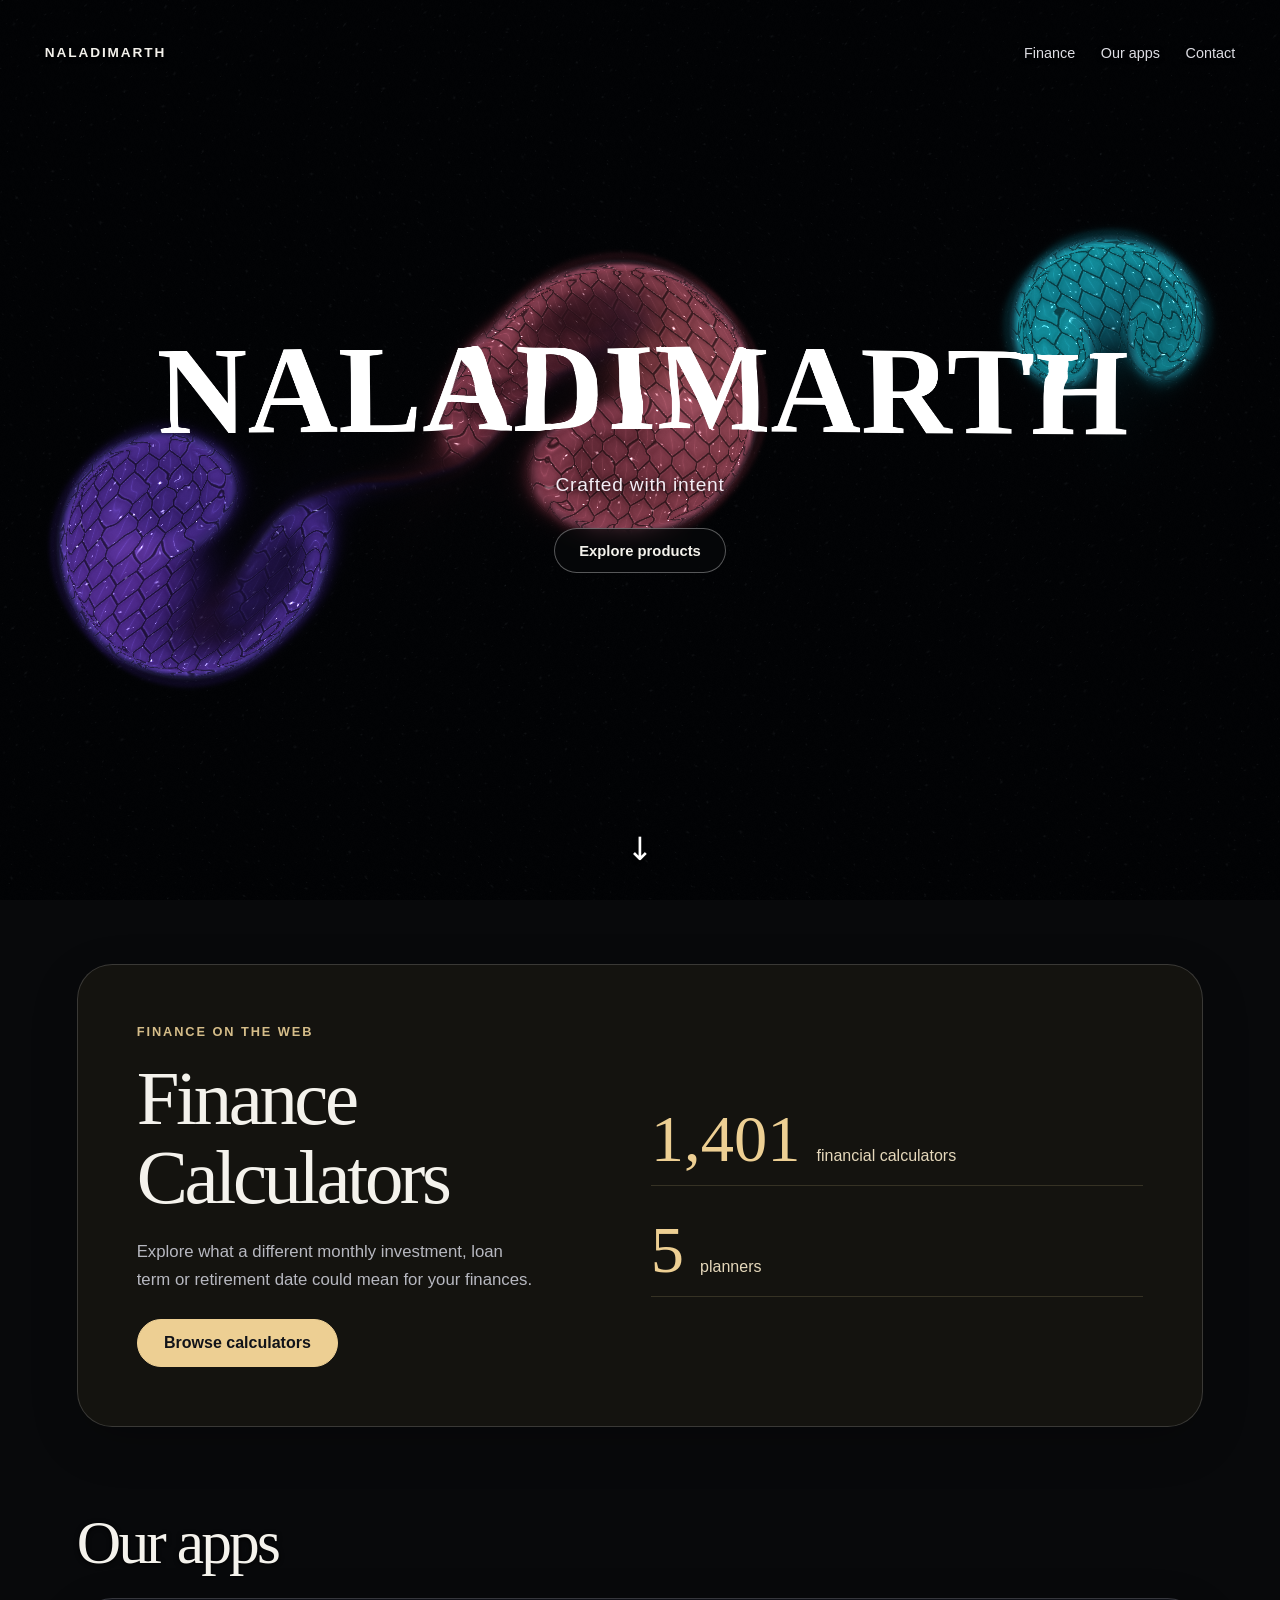
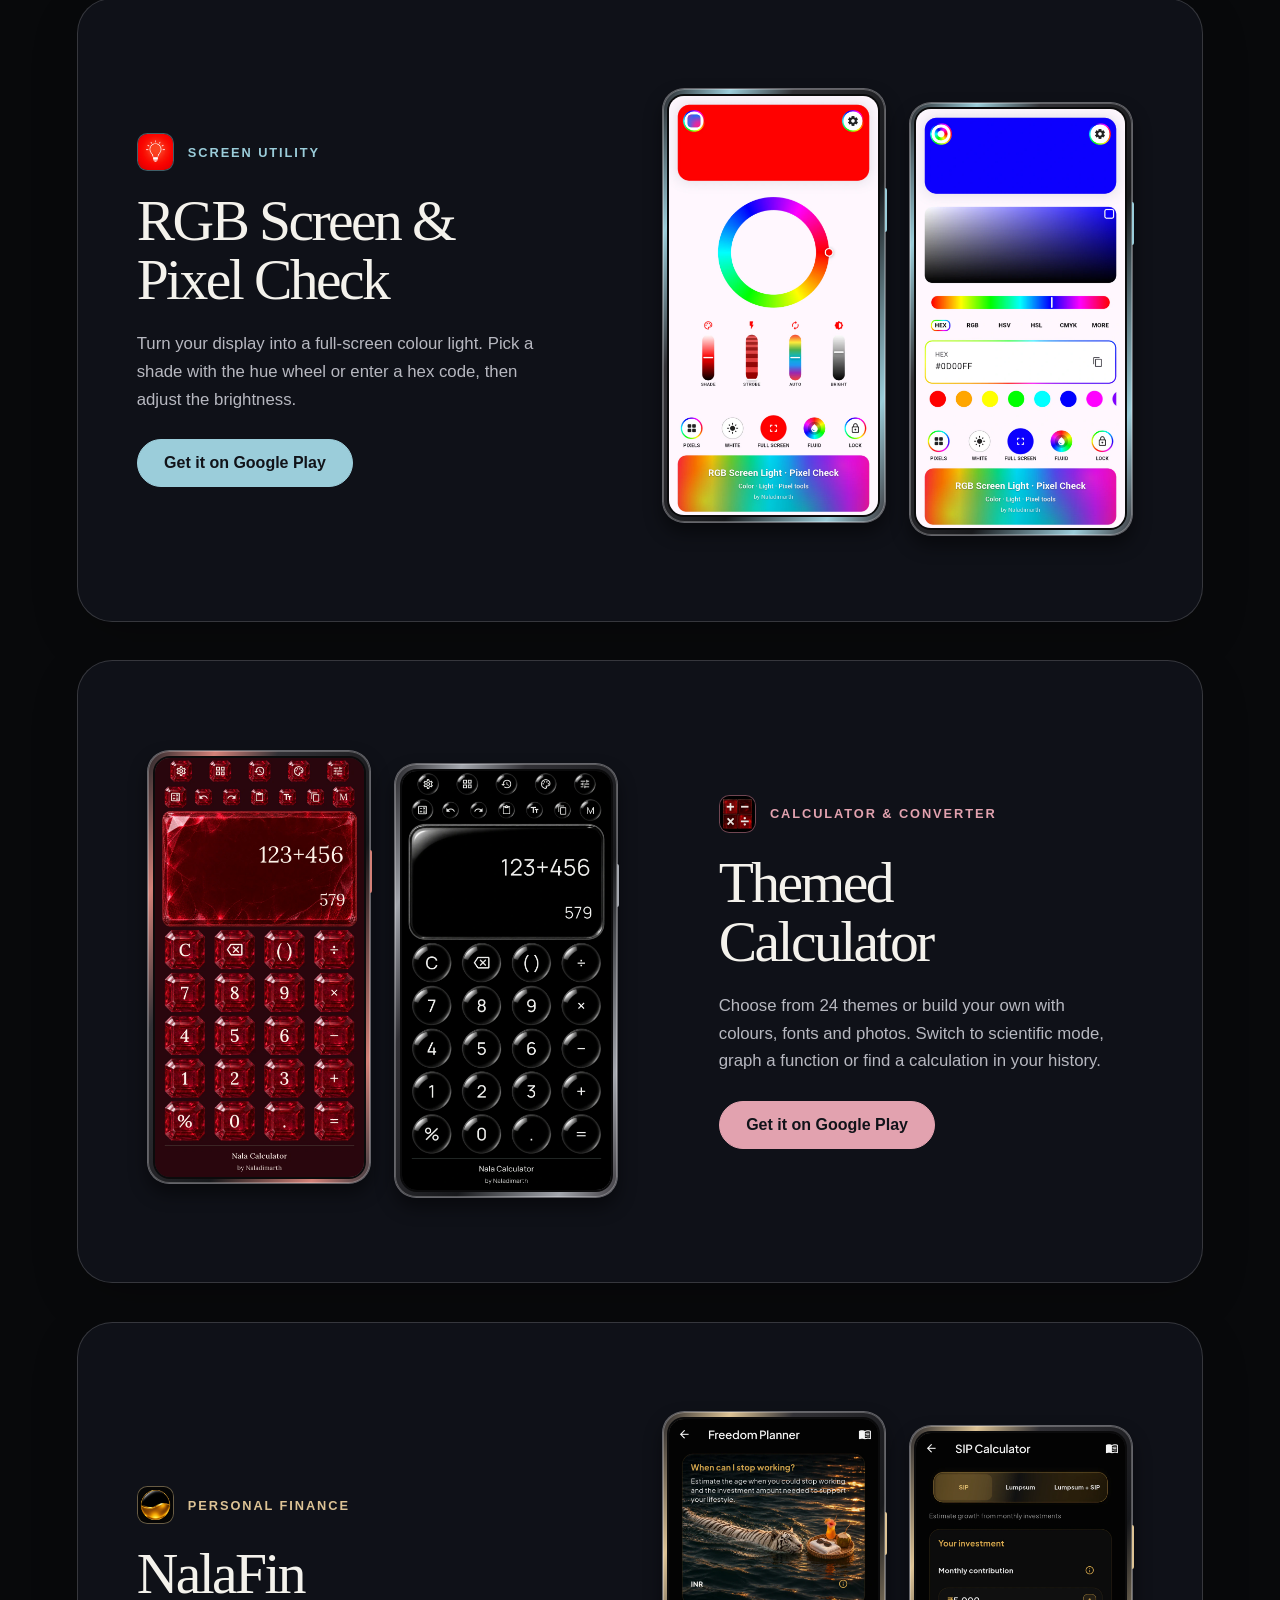
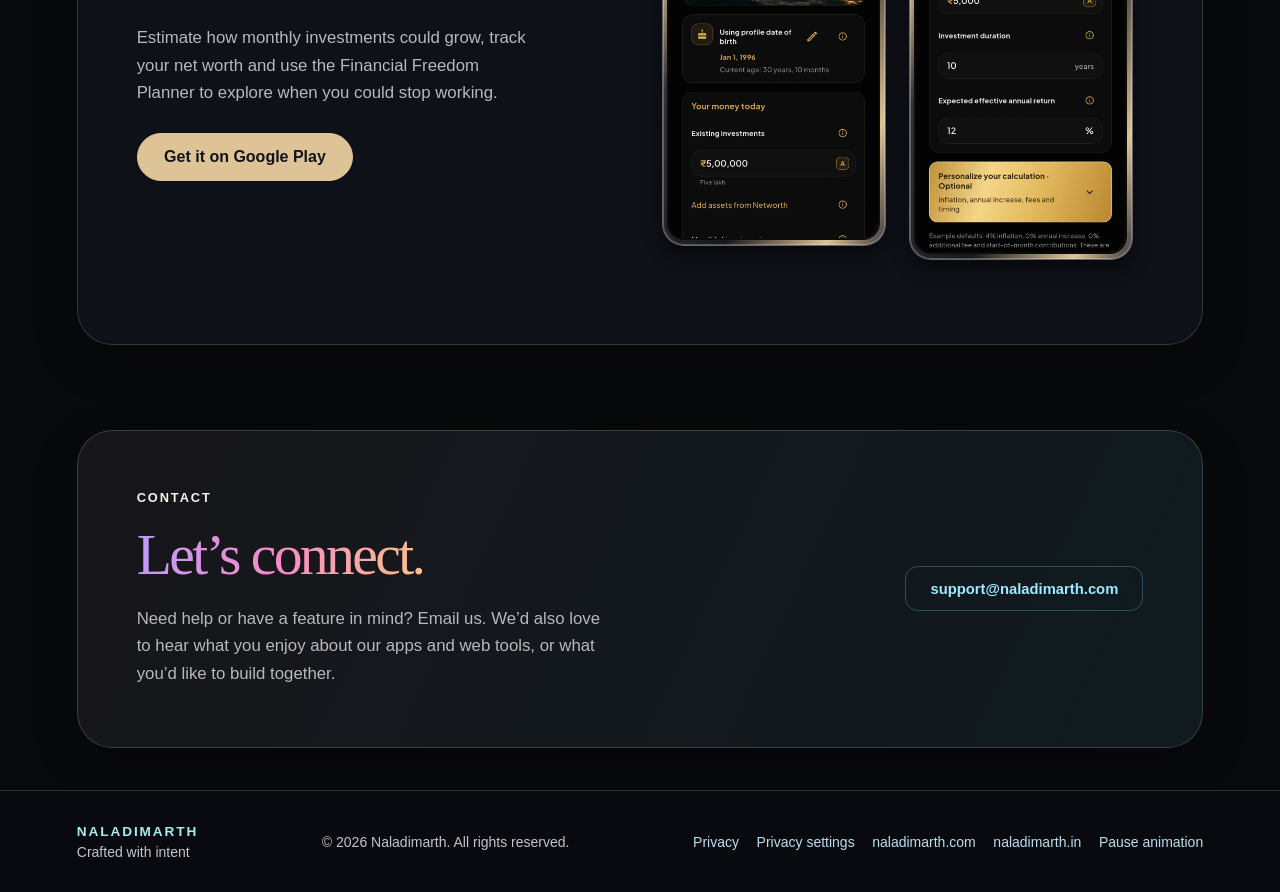
==== commit d5e9d2b2: "Publish redesigned landing page and website privacy policy" ====
--- a/index.html
+++ b/index.html
@@ -26,10 +26,12 @@
       <nav aria-label="Main navigation"><a href="#finance">Finance</a><a href="#apps">Our apps</a><a href="#contact">Contact</a></nav>
     </div>
     <img class="hero-still" src="assets/hero/water-silk.webp" width="1600" height="900" alt="" fetchpriority="high">
-    <h1 class="hero-title">Naladimarth</h1>
-    <div class="hero-copy">
-      <p>Crafted with intent</p>
-      <a class="hero-link" href="#products">Explore products</a>
+    <div class="hero-intro">
+      <h1 class="hero-title">Naladimarth</h1>
+      <div class="hero-copy">
+        <p>Crafted with intent</p>
+        <a class="hero-link" href="#products">Explore products</a>
+      </div>
     </div>
     <a class="scroll-cue" href="#finance" aria-label="Scroll down to Finance Calculators">
       <span aria-hidden="true">↓</span>
@@ -41,7 +43,7 @@
       <div class="wrap panel finance-grid">
         <div>
           <p class="kicker">Finance on the web</p>
-          <h2 id="finance-title">Finance<br>Calculators</h2>
+          <h2 id="finance-title">Finance <br>Calculators</h2>
           <p class="description">Explore what a different monthly investment, loan term or retirement date could mean for your finances.</p>
           <a class="button" href="https://finance.naladimarth.com/" id="finance-link">Browse calculators</a>
         </div>
@@ -58,11 +60,11 @@
         <article class="panel app rgb" aria-labelledby="rgb-title">
           <div class="app-copy">
             <div class="category"><img class="app-icon" src="assets/products/rgb-screen/icon.png" width="38" height="38" alt="" loading="lazy">Screen utility</div>
-            <h3 id="rgb-title">RGB Screen &amp;<br>Pixel Check</h3>
+            <h3 id="rgb-title">RGB Screen &amp; <br>Pixel Check</h3>
             <p class="description">Turn your display into a full-screen colour light. Pick a shade with the hue wheel or enter a hex code, then adjust the brightness.</p>
             <a class="button" href="https://play.google.com/store/apps/details?id=com.naladimarth.pixelcheck" aria-label="Get RGB Screen and Pixel Check on Google Play">Get it on Google Play</a>
           </div>
-          <div class="app-stage" role="region" tabindex="0" aria-label="RGB Screen &amp; Pixel Check screenshots">
+          <div class="app-stage" role="group" aria-label="RGB Screen &amp; Pixel Check screenshots">
             <div class="phone-frame"><img src="assets/products/rgb-screen/hue-wheel.webp" width="800" height="1610" loading="lazy" decoding="async" alt="RGB Screen hue wheel with red selected and brightness controls"></div>
             <div class="phone-frame"><img src="assets/products/rgb-screen/hex-picker.webp" width="800" height="1610" loading="lazy" decoding="async" alt="HEX colour picker with blue selected and a row of colour swatches"></div>
           </div>
@@ -70,11 +72,11 @@
         <article class="panel app themed" aria-labelledby="themed-title">
           <div class="app-copy">
             <div class="category"><img class="app-icon" src="assets/products/themed-calculator/icon.png" width="38" height="38" alt="" loading="lazy">Calculator &amp; converter</div>
-            <h3 id="themed-title">Themed<br>Calculator</h3>
+            <h3 id="themed-title">Themed <br>Calculator</h3>
             <p class="description">Choose from 24 themes or build your own with colours, fonts and photos. Switch to scientific mode, graph a function or find a calculation in your history.</p>
             <a class="button" href="https://play.google.com/store/apps/details?id=com.naladimarth.nala_calculator" aria-label="Get Themed Calculator on Google Play">Get it on Google Play</a>
           </div>
-          <div class="app-stage" role="region" tabindex="0" aria-label="Themed Calculator screenshots">
+          <div class="app-stage" role="group" aria-label="Themed Calculator screenshots">
             <div class="phone-frame"><img src="assets/products/themed-calculator/ruby-rill.webp" width="800" height="1610" loading="lazy" decoding="async" alt="Ruby Rill calculator with ruby keys and the result 579"></div>
             <div class="phone-frame"><img src="assets/products/themed-calculator/black-theme.webp" width="800" height="1610" loading="lazy" decoding="async" alt="Black calculator theme with rounded keys and the same calculation"></div>
           </div>
@@ -86,7 +88,7 @@
             <p class="description">Estimate how monthly investments could grow, track your net worth and use the Financial Freedom Planner to explore when you could stop working.</p>
             <a class="button" href="https://play.google.com/store/apps/details?id=com.naladimarth.sipcalculatornetworth" aria-label="Get NalaFin on Google Play">Get it on Google Play</a>
           </div>
-          <div class="app-stage" role="region" tabindex="0" aria-label="NalaFin screenshots">
+          <div class="app-stage" role="group" aria-label="NalaFin screenshots">
             <div class="phone-frame"><img src="assets/products/money-planner/freedom-planner.webp" width="800" height="1610" loading="lazy" decoding="async" alt="NalaFin Financial Freedom Planner with the planning inputs"></div>
             <div class="phone-frame"><img src="assets/products/money-planner/sip-calculator.webp" width="800" height="1610" loading="lazy" decoding="async" alt="NalaFin SIP Calculator with monthly contribution, duration and expected return"></div>
           </div>
--- a/styles.css
+++ b/styles.css
@@ -1,5 +1,7 @@
 :root {
   color-scheme: dark;
+  -webkit-text-size-adjust: 100%;
+  text-size-adjust: 100%;
   --ink: #f4f2ec;
   --muted: #b7b8c0;
   --line: #ffffff28;
@@ -16,7 +18,21 @@
 .wrap { width: min(76rem, 88%); margin-inline: auto; }
 .sr-only, .skip:not(:focus) { position: absolute; width: 1px; height: 1px; overflow: hidden; clip-path: inset(50%); }
 .skip:focus { position: fixed; z-index: 10; background: #fff; color: #111; padding: .75rem; }
-.hero { height: 100vh; height: 100svh; min-height: 24rem; position: relative; isolation: isolate; overflow: hidden; }
+.hero {
+  position: relative;
+  isolation: isolate;
+  overflow: hidden;
+  display: flex;
+  flex-direction: column;
+  min-height: max(24rem, 100vh);
+  min-height: max(24rem, 100svh);
+}
+.hero .topbar { position: relative; inset: auto; margin: clamp(.75rem, 2.5vw, 2.4rem) 3.5% 0; flex-wrap: wrap; }
+.hero-intro { position: relative; text-align: center; margin-block: auto; padding: 1rem .5rem; }
+.hero-copy { margin-top: clamp(.85rem, 2vh, 1.5rem); }
+.hero-title { text-transform: uppercase; font: 700 clamp(2rem, min(9.8vw, 18vh), 14rem)/1.04 var(--serif); color: white; }
+/* The HTML heading supplies layout, accessibility and the static fallback. */
+.animated:not(.motion-paused) .hero-title { color: transparent; }
 .hero-still, #fluid { position: absolute; pointer-events: none; }
 /* Keep the silk from the poster; its baked-in lettering spans 38–52% of the image. */
 .hero-still {
@@ -28,20 +44,19 @@
 .topbar { position: absolute; z-index: 2; inset: clamp(.75rem, 2.5vw, 2.4rem) 3.5% auto; display: flex; align-items: center; justify-content: space-between; gap: .5rem; }
 .brand, .kicker, .category { text-transform: uppercase; }
 .brand { font-weight: 750; font-size: .85rem; letter-spacing: .14em; text-decoration: none; }
-.topbar nav { display: flex; gap: clamp(.5rem, 2vw, 2rem); }
+.topbar nav { display: flex; flex-wrap: wrap; gap: clamp(.5rem, 2vw, 2rem); }
 .topbar a { padding-block: .8rem; text-shadow: 0 1px 5px #000; }
 .topbar nav a { font-size: .9rem; text-decoration: none; color: #dddde3; }
 .topbar nav a:hover, .brand:hover { text-decoration: underline; }
-.hero-copy { position: absolute; z-index: 1; top: 56%; width: 100%; text-align: center; }
+
 .hero-copy p { font-size: clamp(1rem, 1.5vw, 1.25rem); letter-spacing: .04em; color: #f3edf5; text-shadow: 0 1px 6px #000; }
 .hero-link, .button { display: inline-flex; justify-content: center; align-items: center; min-height: 2.8rem; padding: .72rem 1.5rem; border: 1px solid #ffffff54; border-radius: 3rem; text-decoration: none; font-weight: 600; font-size: .925rem; }
 .hero-link { margin-top: clamp(1rem, 4vh, 2rem); background: #08090bab; backdrop-filter: blur(6px); }
 .hero-link:hover, .button:hover { background: #f3f0e9; color: #0c0c0d; }
 .scroll-cue {
-  position: absolute;
-  inset-inline: 0;
-  bottom: max(clamp(.5rem, 3vh, 2rem), env(safe-area-inset-bottom));
-  margin-inline: auto;
+  position: relative;
+  flex-shrink: 0;
+  margin: 0 auto max(clamp(.5rem, 3vh, 2rem), env(safe-area-inset-bottom));
   width: 3rem;
   height: 3rem;
   display: grid;
@@ -154,20 +169,19 @@
   from { transform: translate(-1.5%, -45%) scale(1.06); }
   to { transform: translate(1.5%, -48%) scale(1.1); }
 }
-.hero-title { position: absolute; width: 100%; top: 47%; transform: translateY(-50%); text-align: center; text-transform: uppercase; font: 700 clamp(2rem, 9.8vw, 14rem)/1 var(--serif); color: white; }
 @media (orientation: landscape) and (max-height: 32rem) {
-  .hero { min-height: 20rem; }
-  .hero-title { top: 40%; font-size: clamp(2rem, min(9.8vw, 14svh), 4.5rem); }
-  .hero-copy { top: 52%; }
+  .hero { min-height: max(20rem, 100svh); }
+  .hero-title { font-size: clamp(2rem, min(9.8vw, 14svh), 4.5rem); }
 }
 .animated .hero-still { opacity: 0; }
 .section { padding-block: clamp(1.25rem, 3.3vw, 3.5rem); }
 .finance { padding-top: clamp(2rem, 5vw, 5rem); }
-.panel { border-radius: clamp(1.15rem, 2.8vw, 2.2rem); border: 1px solid #ffffff29; padding: clamp(1.35rem, 4.6vw, 4.6rem); background: #101219f5; box-shadow: 0 1rem 3rem #0003; }
+.panel { overflow-wrap: anywhere; border-radius: clamp(1.15rem, 2.8vw, 2.2rem); border: 1px solid #ffffff29; padding: clamp(1.35rem, 4.6vw, 4.6rem); background: #101219f5; box-shadow: 0 1rem 3rem #0003; }
 .finance-grid { --tint: #edcf93; background: #151410f5; }
 :is(.finance-grid, .app) .button {
   min-height: 3rem;
-  padding-inline: 1.65rem;
+  padding-inline: min(1.65rem, 8vw);
+  max-width: 100%;
   background: var(--tint);
   border-color: var(--tint);
   color: #111319;
@@ -180,18 +194,31 @@
 }
 .section-heading { margin-bottom: 1.5rem; font-size: clamp(2.3rem,4.8vw,4.5rem); text-shadow: 0 1px 5px #000; }
 .app + .app { margin-top: clamp(1.3rem, 3vw, 3rem); }
-@media (max-width: 480px) {
-  .app-stage {
-    justify-content: flex-start;
-    gap: 1rem;
-    overflow-x: auto;
-    scroll-snap-type: x mandatory;
-    scroll-padding-inline: .5rem;
-    scrollbar-width: thin;
-    scrollbar-color: var(--tint) var(--stage);
+@media (max-width: 600px) {
+  .hero {
+    min-height: clamp(20rem, 59vh, 30rem);
+    min-height: clamp(20rem, 59svh, 30rem);
   }
-  .phone-frame { flex: 0 0 76%; scroll-snap-align: start; }
-  .phone-frame + .phone-frame { margin-top: 0; }
+  .hero-title { font-size: min(12vw, clamp(1.5rem, 10.5vw, 3.75rem)); }
+  .hero-copy { margin-top: .65rem; }
+  .hero-link { margin-top: 1.15rem; }
+  .scroll-cue { margin-bottom: .35rem; }
+  .wrap { width: calc(100% - 1.5rem); }
+  .panel { padding: clamp(1rem, 4.5vw, 1.5rem); }
+  .finance { padding-top: .75rem; }
+  .finance-grid, .app { grid-template-columns: minmax(0, 1fr); gap: 1.25rem; }
+  .finance-counts { grid-template-columns: minmax(0, 1.6fr) minmax(0, 1fr); gap: .8rem; }
+  .finance-counts p { display: grid; align-content: start; gap: .25rem; }
+  .finance-counts strong { font-size: 2rem; }
+  .kicker, .category { margin-bottom: .75rem; }
+  .category { gap: .6rem; }
+  .app-icon { width: 1.85rem; height: 1.85rem; }
+  .finance h2, .app h3 { font-size: clamp(1.875rem, 8vw, 2.5rem); text-wrap: balance; }
+  .finance h2 br, .app h3 br { display: none; }
+  .description { font-size: 1rem; line-height: 1.5; margin: .75rem 0 1rem; }
+  .app-stage { padding: 0 0 .3rem; }
+  .phone-frame { flex: 0 1 clamp(8rem, 38vw, 11rem); }
+  .phone-frame + .phone-frame { display: none; }
 }
 .contact { display: flex; align-items: center; justify-content: space-between; flex-wrap: wrap; gap: 1.5rem; background: linear-gradient(115deg,#18171bf7,#101b20f7); }
 .contact h2 { color: #eda8df; background: linear-gradient(100deg,#bb9cfb,#f78bc7,#ffc089); background-clip: text; -webkit-background-clip: text; -webkit-text-fill-color: transparent; width: fit-content; }
@@ -207,12 +234,12 @@
 .footer-links button { border: 0; background: none; cursor: pointer; }
 .footer-links :is(a,button):hover { text-decoration: underline; }
 .skip:focus { top: .5rem; left: .5rem; }
-dialog { width: min(28rem,90%); color: var(--ink); background: #14171e; border: 1px solid var(--line); border-radius: 1.2rem; padding: 1.75rem; }
+dialog { overflow-wrap: anywhere; width: min(28rem,90%); color: var(--ink); background: #14171e; border: 1px solid var(--line); border-radius: 1.2rem; padding: min(1.75rem, 7vw); }
 dialog::backdrop { background: #000a; }
 dialog h2 { font-size: 2rem; }
 dialog p, dialog label { display: block; margin-block: 1.2rem; line-height: 1.55; }
 .dialog-actions { display: flex; gap: .65rem; flex-wrap: wrap; }
-.dialog-actions button { cursor: pointer; }
+.dialog-actions button { max-width: 100%; cursor: pointer; }
 
 /* Composite a small orb over a fading veil while the hero stays in its final layout. */
 .opening { display: none; pointer-events: none; }
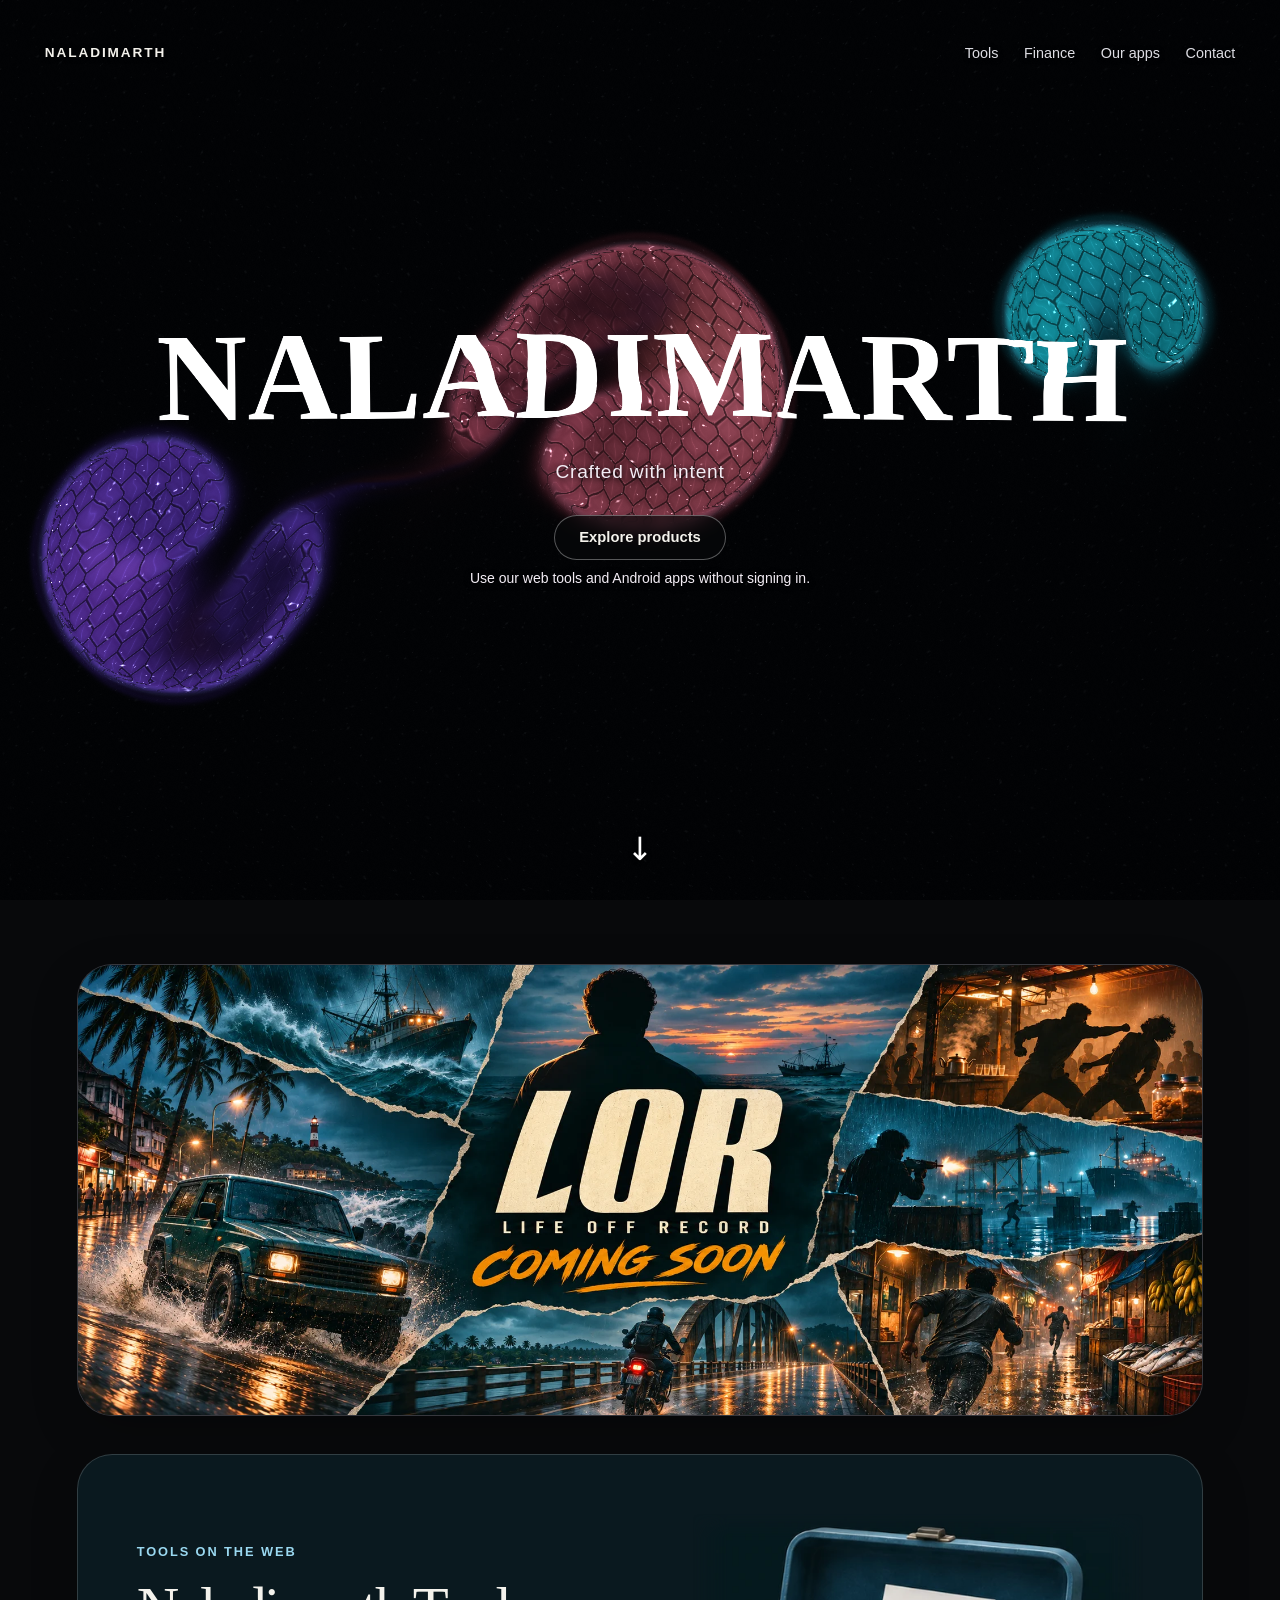
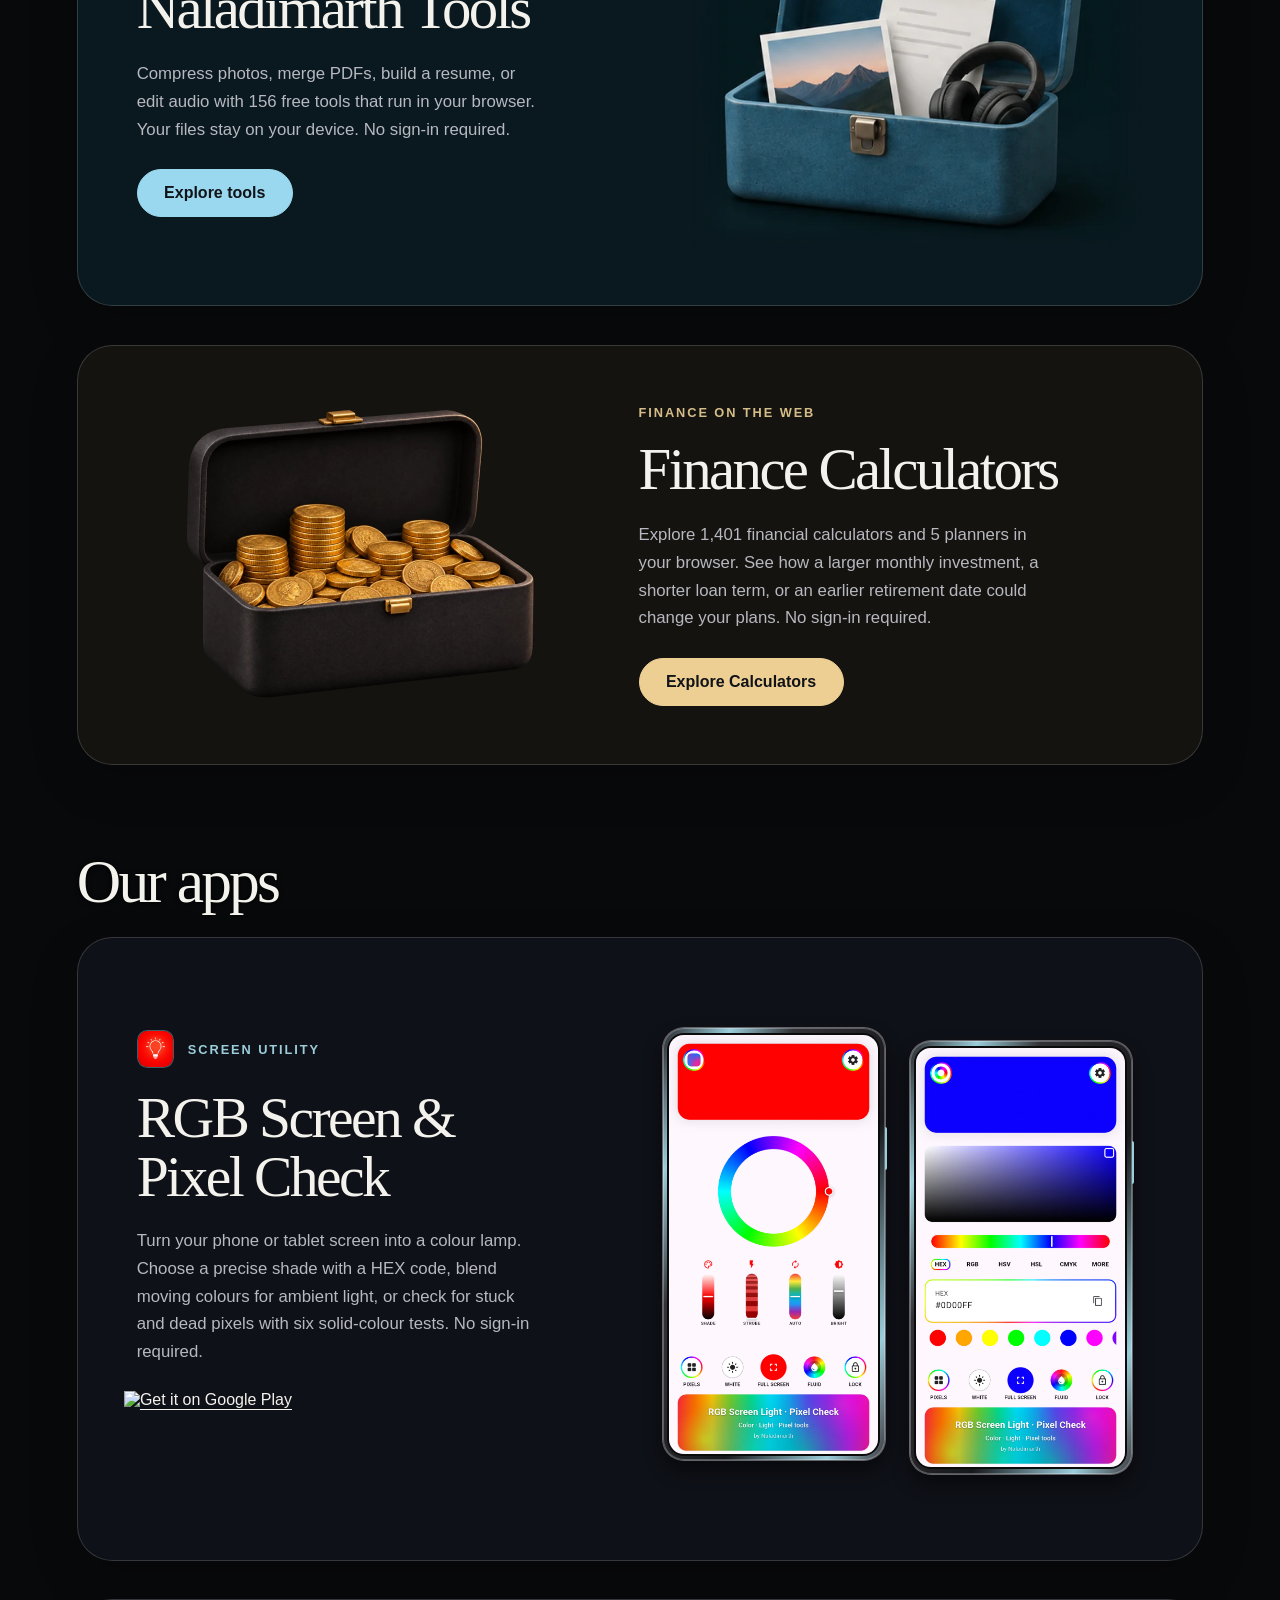
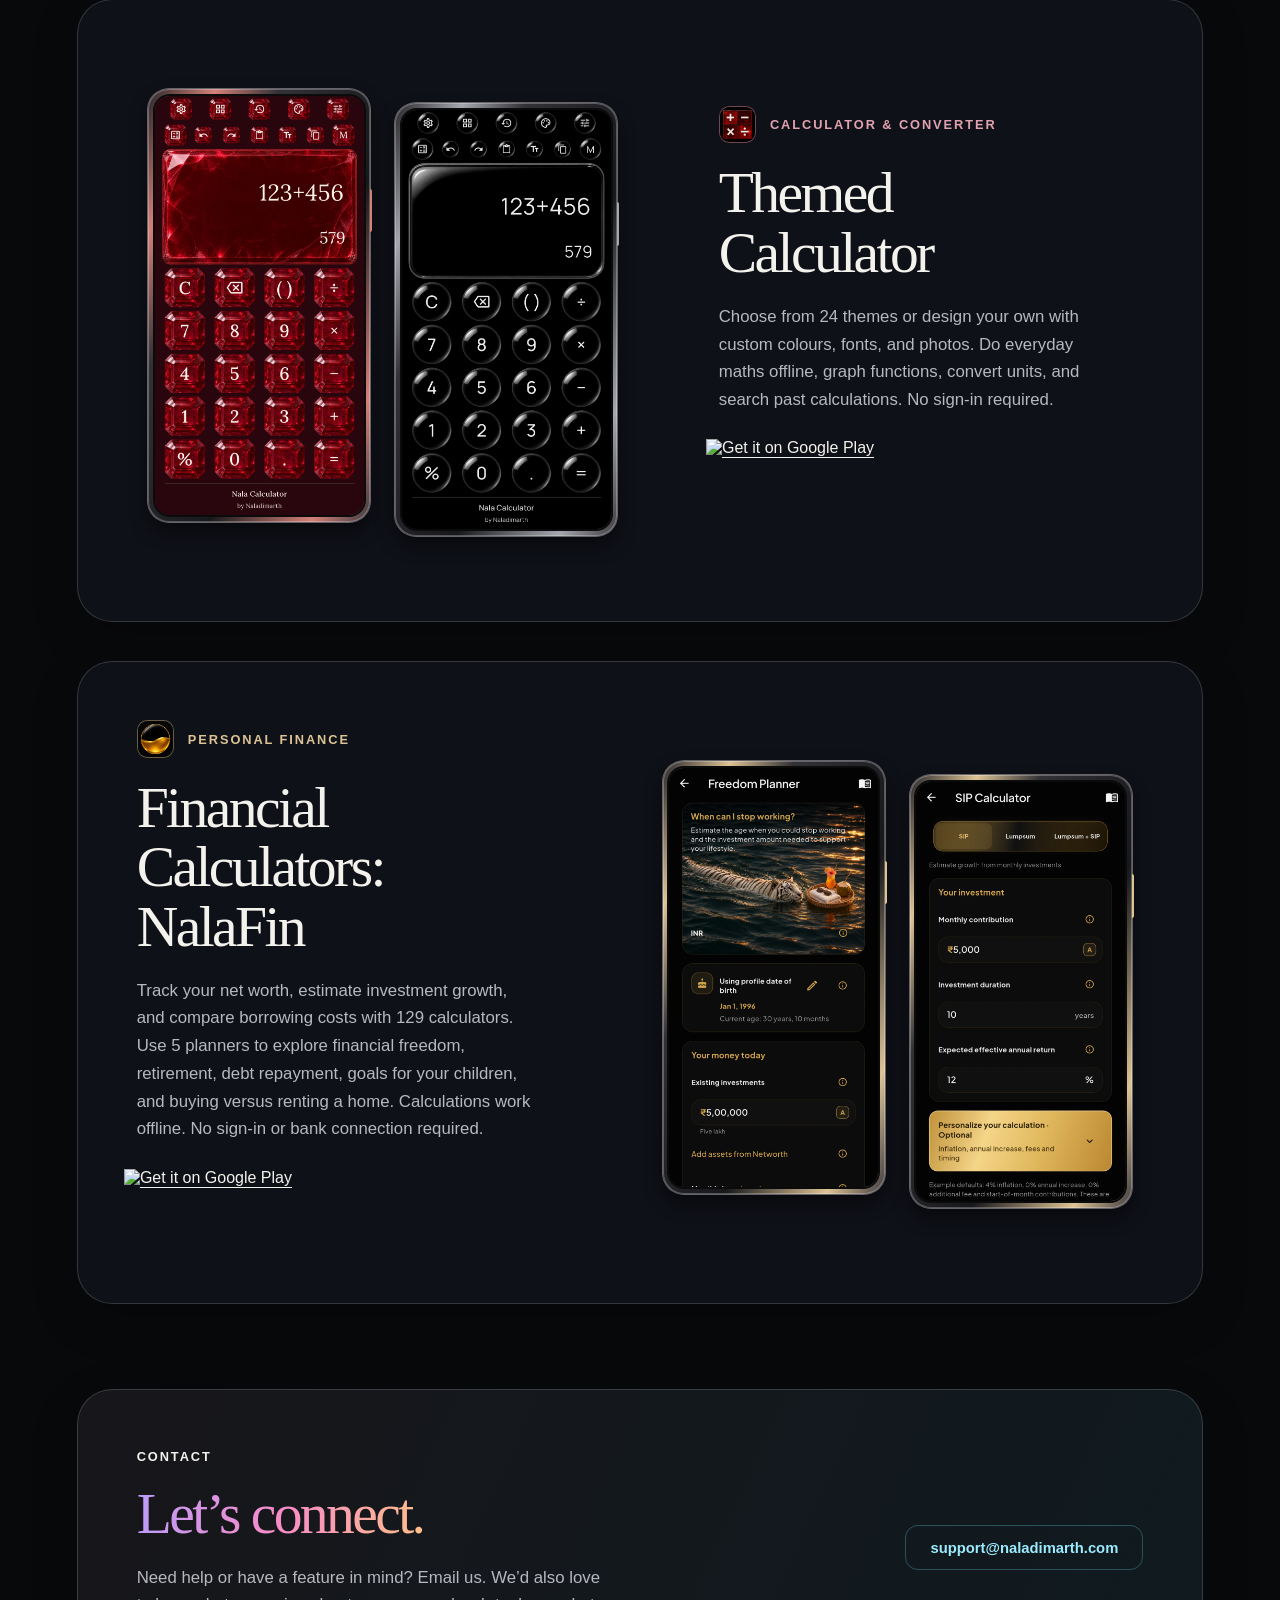
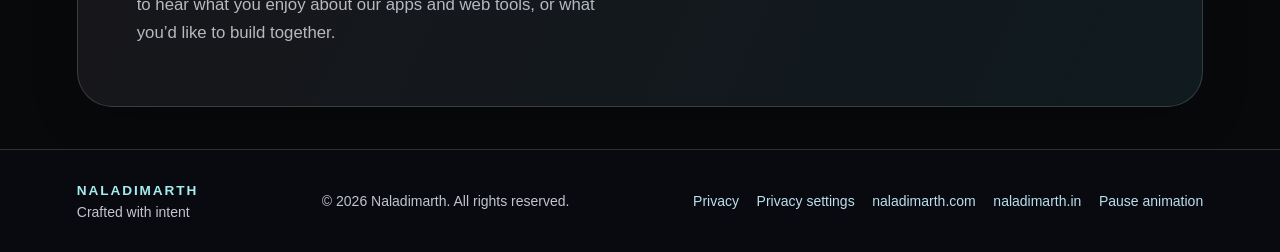
==== commit 6292a905: "Publish redesigned landing page and website privacy policy" ====
--- a/index.html
+++ b/index.html
@@ -4,7 +4,7 @@
   <meta charset="utf-8">
   <meta name="viewport" content="width=device-width, initial-scale=1">
   <meta name="theme-color" content="#040507">
-  <meta name="description" content="Explore Naladimarth’s financial calculators, Android apps and screen utilities.">
+  <meta name="description" content="Explore Naladimarth’s free browser tools, financial calculators, planners and Android apps.">
   <title>Naladimarth — Crafted with intent</title>
   <script>
     if (!location.hash && !matchMedia('(prefers-reduced-motion: reduce)').matches &&
@@ -23,7 +23,7 @@
   <header class="hero" id="home">
     <div class="topbar">
       <a class="brand" href="https://naladimarth.com/">Naladimarth</a>
-      <nav aria-label="Main navigation"><a href="#finance">Finance</a><a href="#apps">Our apps</a><a href="#contact">Contact</a></nav>
+      <nav aria-label="Main navigation"><a href="#tools">Tools</a><a href="#finance">Finance</a><a href="#apps">Our apps</a><a href="#contact">Contact</a></nav>
     </div>
     <img class="hero-still" src="assets/hero/water-silk.webp" width="1600" height="900" alt="" fetchpriority="high">
     <div class="hero-intro">
@@ -31,26 +31,44 @@
       <div class="hero-copy">
         <p>Crafted with intent</p>
         <a class="hero-link" href="#products">Explore products</a>
+        <p class="account-note">Use our web tools and Android apps without signing in.</p>
       </div>
     </div>
-    <a class="scroll-cue" href="#finance" aria-label="Scroll down to Finance Calculators">
+    <a class="scroll-cue" href="#life-off-record" aria-label="Scroll down to Life Off Record">
       <span aria-hidden="true">↓</span>
     </a>
   </header>
 
   <main id="products">
+    <section id="life-off-record" class="section game" aria-labelledby="game-title">
+      <h2 id="game-title" class="sr-only">Life Off Record</h2>
+      <picture class="wrap panel game-poster">
+        <source media="(max-width: 720px)" srcset="assets/products/life-off-record/poster-phone.webp" width="1122" height="1402">
+        <img src="assets/products/life-off-record/poster-wide.webp" width="1983" height="793" loading="lazy" decoding="async" alt="LOR — Life Off Record. Coming soon.">
+      </picture>
+    </section>
+
+    <section id="tools" class="section tools" aria-labelledby="tools-title">
+      <div class="wrap panel web-product">
+        <div>
+          <p class="kicker">Tools on the web</p>
+          <h2 id="tools-title">Naladimarth Tools</h2>
+          <p class="description">Compress photos, merge PDFs, build a resume, or edit audio with 156 free tools that run in your browser. Your files stay on your device. No sign-in required.</p>
+          <a class="button" href="https://tools.naladimarth.com/">Explore tools</a>
+        </div>
+        <img class="product-art" src="assets/products/web/toolbox.webp" width="550" height="406" loading="lazy" decoding="async" alt="">
+      </div>
+    </section>
+
     <section id="finance" class="section finance" aria-labelledby="finance-title">
-      <div class="wrap panel finance-grid">
+      <div class="wrap panel web-product">
         <div>
           <p class="kicker">Finance on the web</p>
-          <h2 id="finance-title">Finance <br>Calculators</h2>
-          <p class="description">Explore what a different monthly investment, loan term or retirement date could mean for your finances.</p>
-          <a class="button" href="https://finance.naladimarth.com/" id="finance-link">Browse calculators</a>
+          <h2 id="finance-title">Finance Calculators</h2>
+          <p class="description">Explore 1,401 financial calculators and 5 planners in your browser. See how a larger monthly investment, a shorter loan term, or an earlier retirement date could change your plans. No sign-in required.</p>
+          <a class="button" href="https://finance.naladimarth.com/" id="finance-link">Explore Calculators</a>
         </div>
-        <div class="finance-counts">
-          <p><strong>1,401</strong> financial calculators</p>
-          <p><strong>5</strong> planners</p>
-        </div>
+        <img class="product-art" src="assets/products/web/finance-calculator.webp" width="900" height="600" loading="lazy" decoding="async" alt="">
       </div>
     </section>
 
@@ -61,8 +79,10 @@
           <div class="app-copy">
             <div class="category"><img class="app-icon" src="assets/products/rgb-screen/icon.png" width="38" height="38" alt="" loading="lazy">Screen utility</div>
             <h3 id="rgb-title">RGB Screen &amp; <br>Pixel Check</h3>
-            <p class="description">Turn your display into a full-screen colour light. Pick a shade with the hue wheel or enter a hex code, then adjust the brightness.</p>
-            <a class="button" href="https://play.google.com/store/apps/details?id=com.naladimarth.pixelcheck" aria-label="Get RGB Screen and Pixel Check on Google Play">Get it on Google Play</a>
+            <p class="description">Turn your phone or tablet screen into a colour lamp. Choose a precise shade with a HEX code, blend moving colours for ambient light, or check for stuck and dead pixels with six solid-colour tests. No sign-in required.</p>
+            <a class="play-badge" href="https://play.google.com/store/apps/details?id=com.naladimarth.pixelcheck" aria-label="Get RGB Screen and Pixel Check on Google Play">
+              <img src="https://play.google.com/intl/en_us/badges/static/images/badges/en_badge_web_generic.png" width="646" height="250" loading="lazy" decoding="async" alt="Get it on Google Play">
+            </a>
           </div>
           <div class="app-stage" role="group" aria-label="RGB Screen &amp; Pixel Check screenshots">
             <div class="phone-frame"><img src="assets/products/rgb-screen/hue-wheel.webp" width="800" height="1610" loading="lazy" decoding="async" alt="RGB Screen hue wheel with red selected and brightness controls"></div>
@@ -73,8 +93,10 @@
           <div class="app-copy">
             <div class="category"><img class="app-icon" src="assets/products/themed-calculator/icon.png" width="38" height="38" alt="" loading="lazy">Calculator &amp; converter</div>
             <h3 id="themed-title">Themed <br>Calculator</h3>
-            <p class="description">Choose from 24 themes or build your own with colours, fonts and photos. Switch to scientific mode, graph a function or find a calculation in your history.</p>
-            <a class="button" href="https://play.google.com/store/apps/details?id=com.naladimarth.nala_calculator" aria-label="Get Themed Calculator on Google Play">Get it on Google Play</a>
+            <p class="description">Choose from 24 themes or design your own with custom colours, fonts, and photos. Do everyday maths offline, graph functions, convert units, and search past calculations. No sign-in required.</p>
+            <a class="play-badge" href="https://play.google.com/store/apps/details?id=com.naladimarth.nala_calculator" aria-label="Get Themed Calculator on Google Play">
+              <img src="https://play.google.com/intl/en_us/badges/static/images/badges/en_badge_web_generic.png" width="646" height="250" loading="lazy" decoding="async" alt="Get it on Google Play">
+            </a>
           </div>
           <div class="app-stage" role="group" aria-label="Themed Calculator screenshots">
             <div class="phone-frame"><img src="assets/products/themed-calculator/ruby-rill.webp" width="800" height="1610" loading="lazy" decoding="async" alt="Ruby Rill calculator with ruby keys and the result 579"></div>
@@ -84,9 +106,11 @@
         <article class="panel app planner" id="money-planner" aria-labelledby="planner-title">
           <div class="app-copy">
             <div class="category"><img class="app-icon" src="assets/products/money-planner/icon.png" width="38" height="38" alt="" loading="lazy">Personal finance</div>
-            <h3 id="planner-title">NalaFin</h3>
-            <p class="description">Estimate how monthly investments could grow, track your net worth and use the Financial Freedom Planner to explore when you could stop working.</p>
-            <a class="button" href="https://play.google.com/store/apps/details?id=com.naladimarth.sipcalculatornetworth" aria-label="Get NalaFin on Google Play">Get it on Google Play</a>
+            <h3 id="planner-title">Financial Calculators: NalaFin</h3>
+            <p class="description">Track your net worth, estimate investment growth, and compare borrowing costs with 129 calculators. Use 5 planners to explore financial freedom, retirement, debt repayment, goals for your children, and buying versus renting a home. Calculations work offline. No sign-in or bank connection required.</p>
+            <a class="play-badge" href="https://play.google.com/store/apps/details?id=com.naladimarth.sipcalculatornetworth" aria-label="Get NalaFin on Google Play">
+              <img src="https://play.google.com/intl/en_us/badges/static/images/badges/en_badge_web_generic.png" width="646" height="250" loading="lazy" decoding="async" alt="Get it on Google Play">
+            </a>
           </div>
           <div class="app-stage" role="group" aria-label="NalaFin screenshots">
             <div class="phone-frame"><img src="assets/products/money-planner/freedom-planner.webp" width="800" height="1610" loading="lazy" decoding="async" alt="NalaFin Financial Freedom Planner with the planning inputs"></div>
--- a/styles.css
+++ b/styles.css
@@ -50,6 +50,7 @@
 .topbar nav a:hover, .brand:hover { text-decoration: underline; }
 
 .hero-copy p { font-size: clamp(1rem, 1.5vw, 1.25rem); letter-spacing: .04em; color: #f3edf5; text-shadow: 0 1px 6px #000; }
+.hero-copy .account-note { margin: .65rem auto 0; font-size: .875rem; letter-spacing: normal; }
 .hero-link, .button { display: inline-flex; justify-content: center; align-items: center; min-height: 2.8rem; padding: .72rem 1.5rem; border: 1px solid #ffffff54; border-radius: 3rem; text-decoration: none; font-weight: 600; font-size: .925rem; }
 .hero-link { margin-top: clamp(1rem, 4vh, 2rem); background: #08090bab; backdrop-filter: blur(6px); }
 .hero-link:hover, .button:hover { background: #f3f0e9; color: #0c0c0d; }
@@ -81,11 +82,17 @@
 .kicker, .category { font-size: .8rem; letter-spacing: .15em; font-weight: 600; margin-bottom: 1.25rem; }
 .description { color: var(--muted); line-height: 1.65; font-size: 1.05rem; max-width: 43ch; margin: 1.3rem 0 1.6rem; }
 
-.finance-grid, .app { display: grid; grid-template-columns: 1fr 1.16fr; gap: clamp(2.6rem, 7vw, 7.5rem); align-items: center; }
+.web-product, .app { display: grid; grid-template-columns: 1fr 1.16fr; gap: clamp(2.6rem, 7vw, 7.5rem); align-items: center; }
 .finance .kicker { color: #d5bd89; }
-.finance-counts { display: grid; gap: 1.2rem; color: #e5d8bb; }
-.finance-counts p { display: flex; align-items: baseline; flex-wrap: wrap; gap: .25rem 1rem; padding-block: .75rem; border-bottom: 1px solid #d4ba852e; }
-.finance-counts strong { font: 500 clamp(2.5rem, 5.2vw, 5rem)/1 var(--serif); color: #edcf93; }
+.tools .kicker { color: var(--tint); }
+.product-art {
+  display: block;
+  width: 100%;
+  height: auto;
+  mask-image: linear-gradient(90deg, transparent, black 8%, black 92%, transparent),
+              linear-gradient(transparent, black 7%, black 93%, transparent);
+  mask-composite: intersect;
+}
 
 .app { --tint: #9bcdda; --stage: #1c353c; }
 
@@ -142,7 +149,7 @@
   .topbar { inset-inline: 5.5%; }
   .brand { font-size: .75rem; }
   .topbar nav { gap: .8rem; }
-  .finance-grid, .app { grid-template-columns: 1fr; gap: 2rem; }
+  .web-product, .app { grid-template-columns: 1fr; gap: 2rem; }
   .themed .app-copy, .themed .app-stage { grid-column: auto; grid-row: auto; }
 
 
@@ -175,10 +182,28 @@
 }
 .animated .hero-still { opacity: 0; }
 .section { padding-block: clamp(1.25rem, 3.3vw, 3.5rem); }
-.finance { padding-top: clamp(2rem, 5vw, 5rem); }
+.game { padding-top: clamp(2rem, 5vw, 5rem); padding-bottom: 0; }
+.tools { padding-block: 0; }
+.tools + .finance { padding-top: 0; }
 .panel { overflow-wrap: anywhere; border-radius: clamp(1.15rem, 2.8vw, 2.2rem); border: 1px solid #ffffff29; padding: clamp(1.35rem, 4.6vw, 4.6rem); background: #101219f5; box-shadow: 0 1rem 3rem #0003; }
-.finance-grid { --tint: #edcf93; background: #151410f5; }
-:is(.finance-grid, .app) .button {
+.game .game-poster { display: block; padding: 0; overflow: hidden; }
+.game-poster img { display: block; width: 100%; height: auto; }
+.web-product { grid-template-columns: minmax(0, 1.12fr) minmax(0, 1fr); gap: clamp(1.5rem, 4vw, 4rem); }
+.web-product h2 { font-size: clamp(2.7rem, 4.6vw, 4.6rem); text-wrap: balance; }
+.tools .web-product { --tint: #9ad8f0; background: #0b1a20fa; }
+.finance .web-product { --tint: #edcf93; background: #151410f5; }
+.finance .product-art { mask-image: none; }
+@media (min-width: 721px) {
+  .finance .web-product { grid-template-columns: minmax(0, 1fr) minmax(0, 1.12fr); }
+  .finance .product-art { order: -1; }
+}
+.play-badge {
+  display: block;
+  width: min(12.25rem, 100%);
+  margin-inline-start: -.8rem; /* Align the artwork inside Google's padded badge with the copy. */
+}
+.play-badge img { display: block; width: 100%; height: auto; }
+.web-product .button {
   min-height: 3rem;
   padding-inline: min(1.65rem, 8vw);
   max-width: 100%;
@@ -188,12 +213,12 @@
   font-size: 1rem;
   font-weight: 700;
 }
-:is(.finance-grid, .app) .button:is(:hover, :focus-visible) {
+.web-product .button:is(:hover, :focus-visible) {
   background: #fff6e9;
   border-color: #fff6e9;
 }
 .section-heading { margin-bottom: 1.5rem; font-size: clamp(2.3rem,4.8vw,4.5rem); text-shadow: 0 1px 5px #000; }
-.app + .app { margin-top: clamp(1.3rem, 3vw, 3rem); }
+.game + .tools, .tools + .finance, .app + .app { margin-top: clamp(1.3rem, 3vw, 3rem); }
 @media (max-width: 600px) {
   .hero {
     min-height: clamp(20rem, 59vh, 30rem);
@@ -205,20 +230,26 @@
   .scroll-cue { margin-bottom: .35rem; }
   .wrap { width: calc(100% - 1.5rem); }
   .panel { padding: clamp(1rem, 4.5vw, 1.5rem); }
-  .finance { padding-top: .75rem; }
-  .finance-grid, .app { grid-template-columns: minmax(0, 1fr); gap: 1.25rem; }
-  .finance-counts { grid-template-columns: minmax(0, 1.6fr) minmax(0, 1fr); gap: .8rem; }
-  .finance-counts p { display: grid; align-content: start; gap: .25rem; }
-  .finance-counts strong { font-size: 2rem; }
+  .game { padding-top: .75rem; }
+  .web-product, .app { grid-template-columns: minmax(0, 1fr); gap: 1.25rem; }
   .kicker, .category { margin-bottom: .75rem; }
   .category { gap: .6rem; }
   .app-icon { width: 1.85rem; height: 1.85rem; }
-  .finance h2, .app h3 { font-size: clamp(1.875rem, 8vw, 2.5rem); text-wrap: balance; }
-  .finance h2 br, .app h3 br { display: none; }
+  .web-product h2, .app h3 { font-size: clamp(1.875rem, 8vw, 2.5rem); text-wrap: balance; }
+  .app h3 br { display: none; }
   .description { font-size: 1rem; line-height: 1.5; margin: .75rem 0 1rem; }
   .app-stage { padding: 0 0 .3rem; }
   .phone-frame { flex: 0 1 clamp(8rem, 38vw, 11rem); }
   .phone-frame + .phone-frame { display: none; }
+}
+@media (max-width: 720px) {
+  .web-product { grid-template-columns: minmax(0, 1fr); }
+  .product-art { max-width: 26rem; justify-self: center; }
+}
+@media (max-width: 480px) {
+  .hero .topbar { flex-direction: column; justify-content: center; gap: 0; }
+  .hero .brand { padding-bottom: .2rem; }
+  .hero .topbar nav { justify-content: space-evenly; width: 100%; max-width: 23rem; }
 }
 .contact { display: flex; align-items: center; justify-content: space-between; flex-wrap: wrap; gap: 1.5rem; background: linear-gradient(115deg,#18171bf7,#101b20f7); }
 .contact h2 { color: #eda8df; background: linear-gradient(100deg,#bb9cfb,#f78bc7,#ffc089); background-clip: text; -webkit-background-clip: text; -webkit-text-fill-color: transparent; width: fit-content; }
